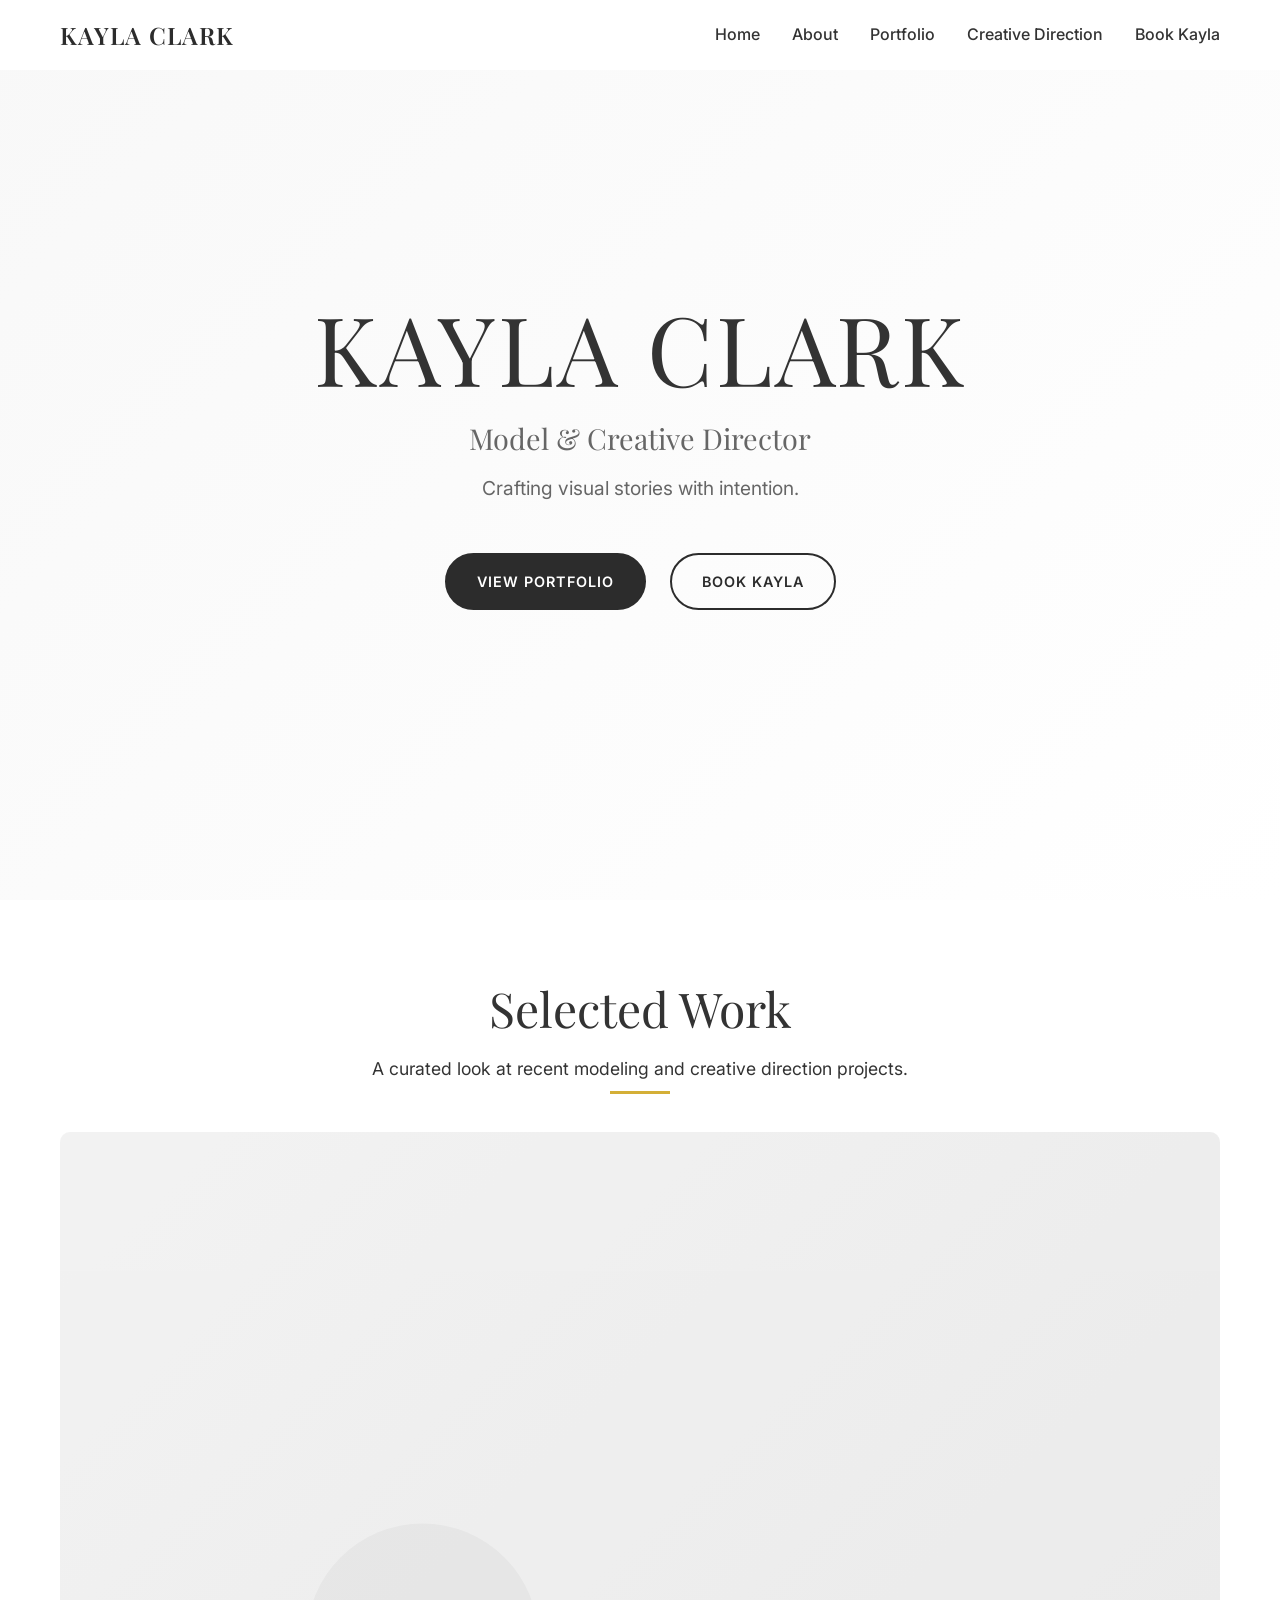
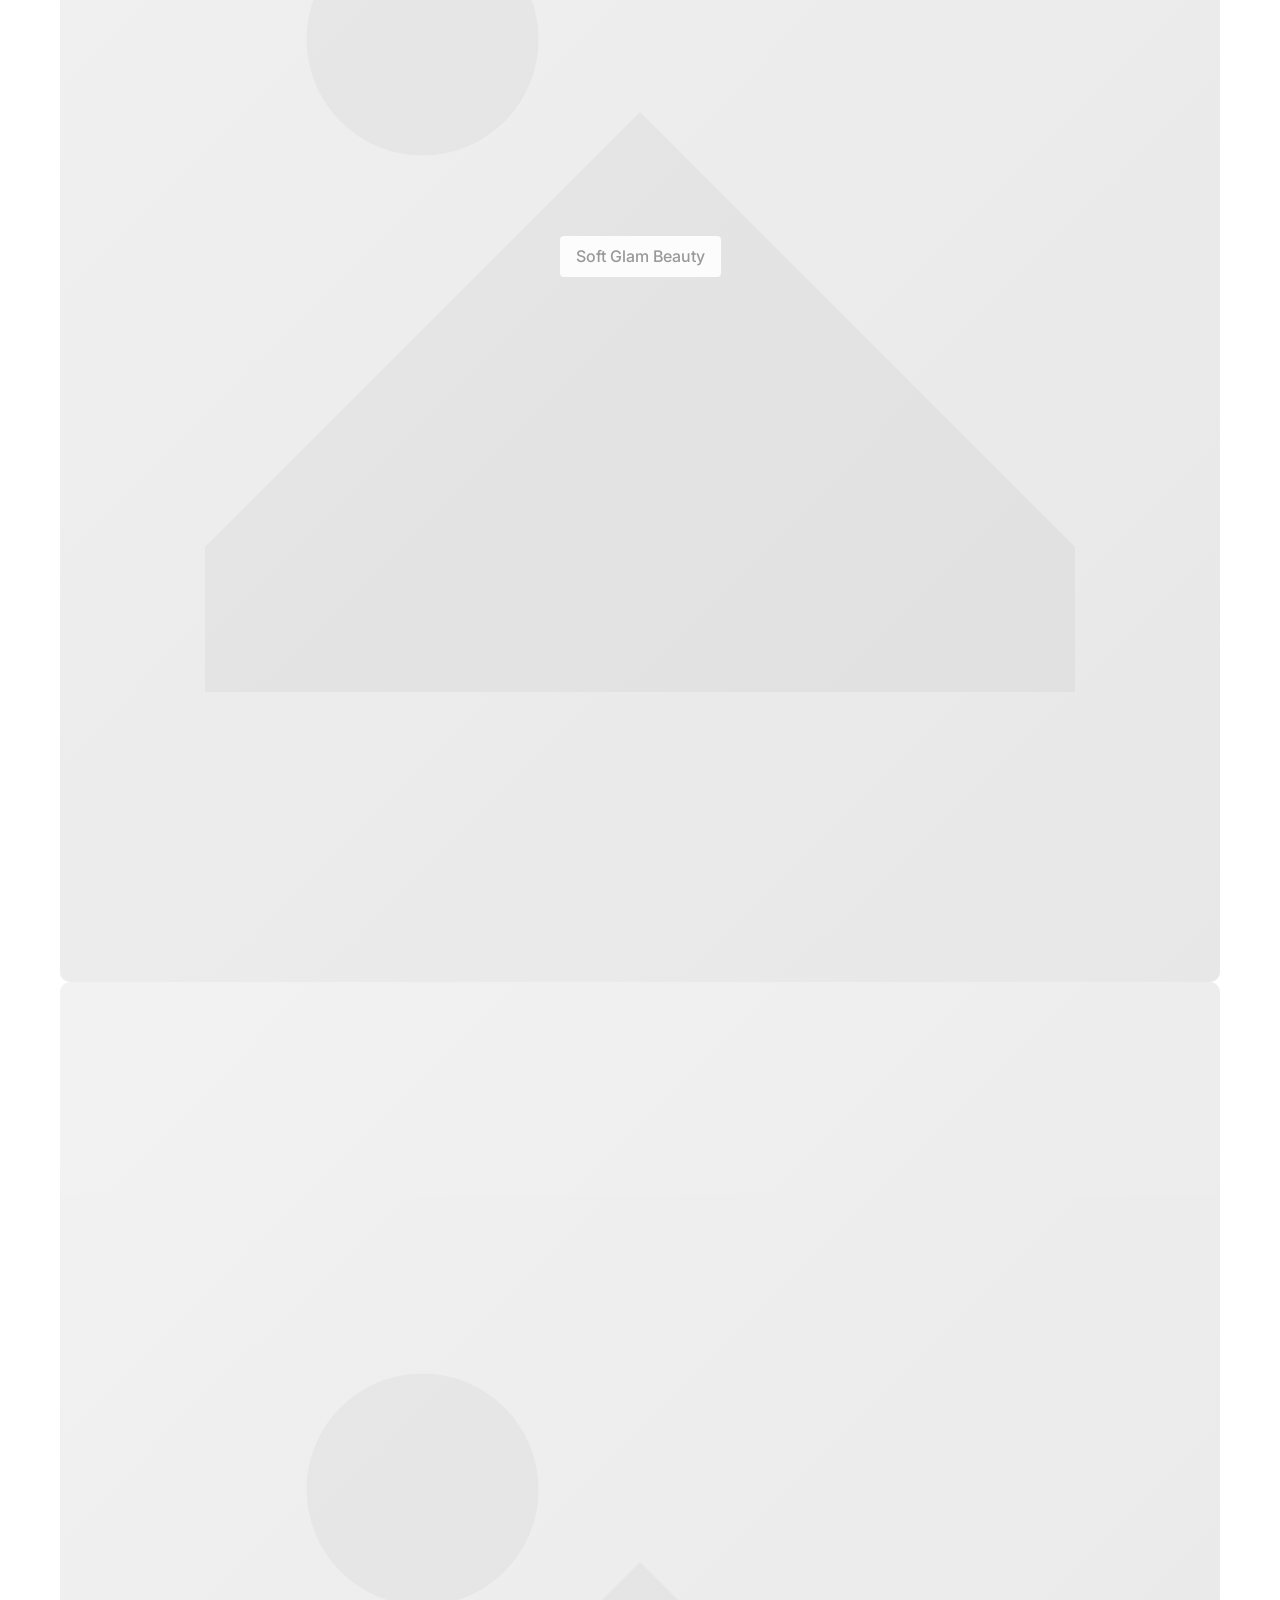
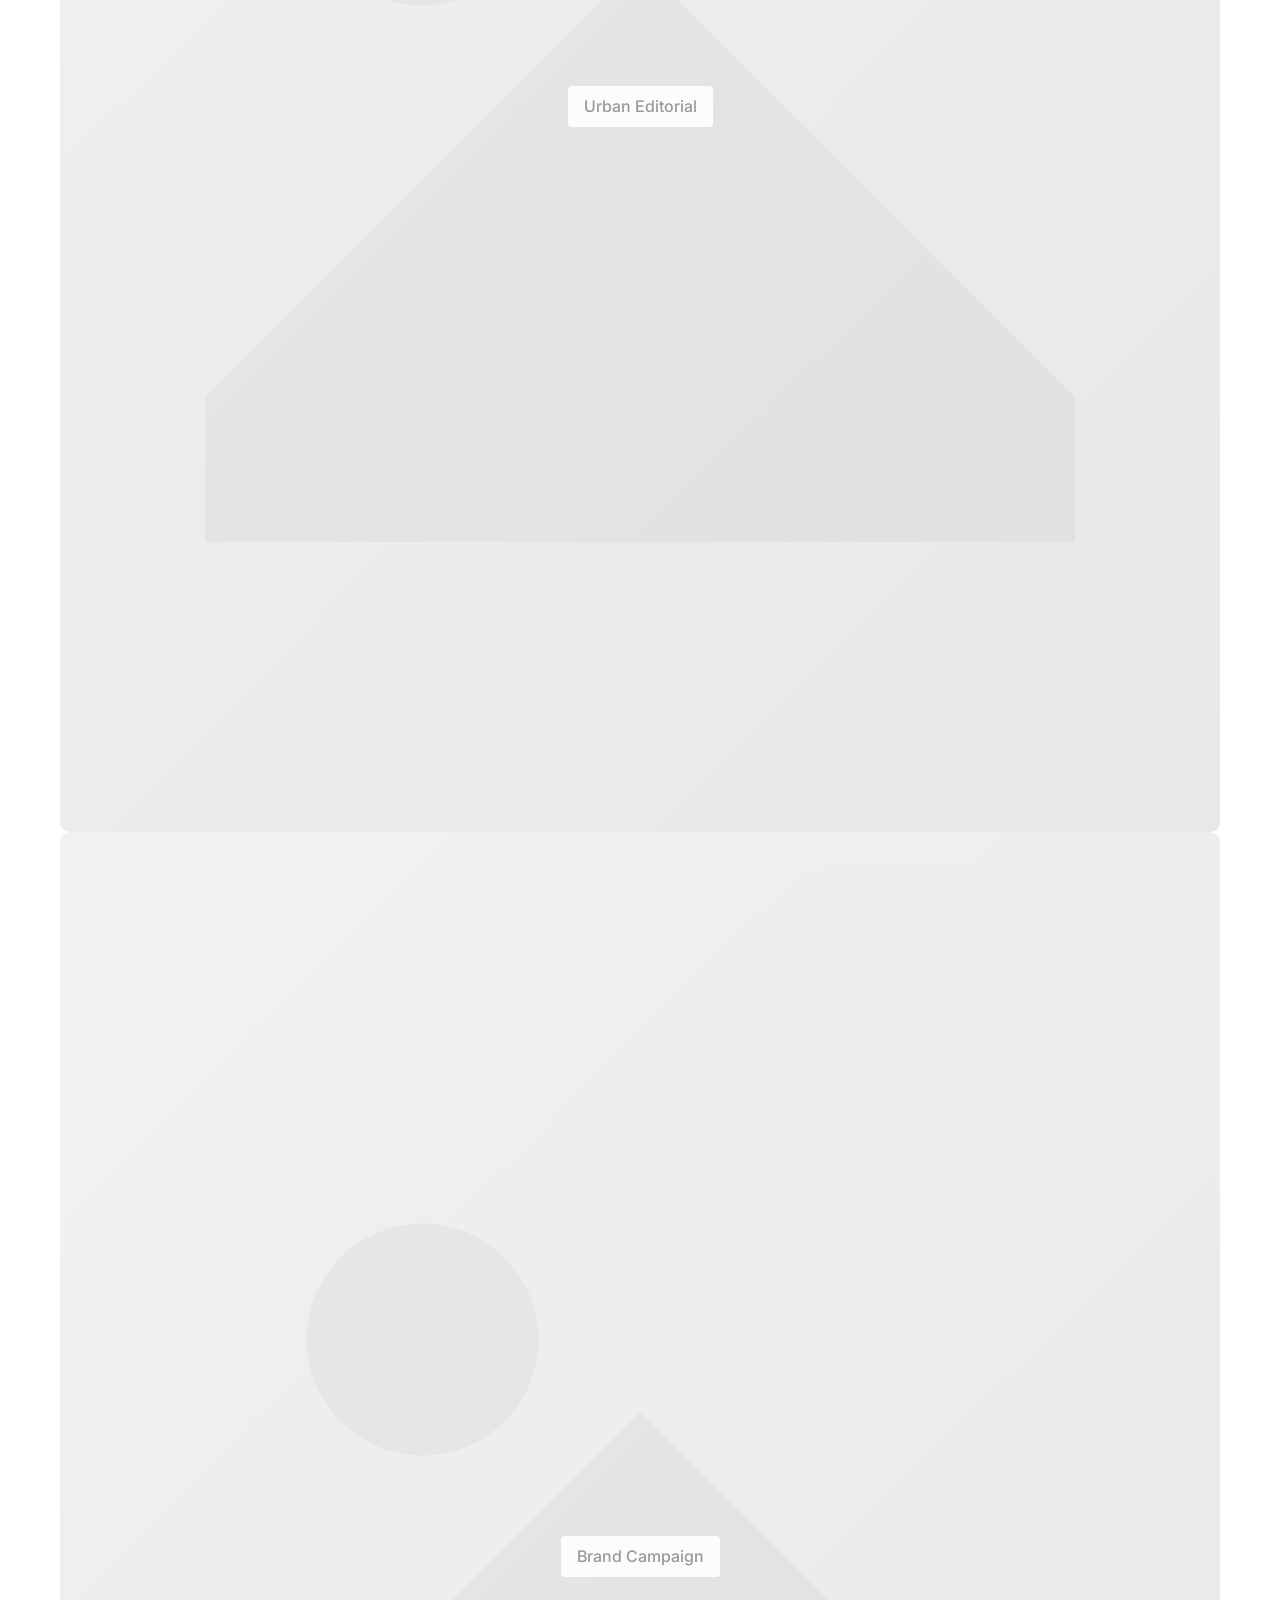
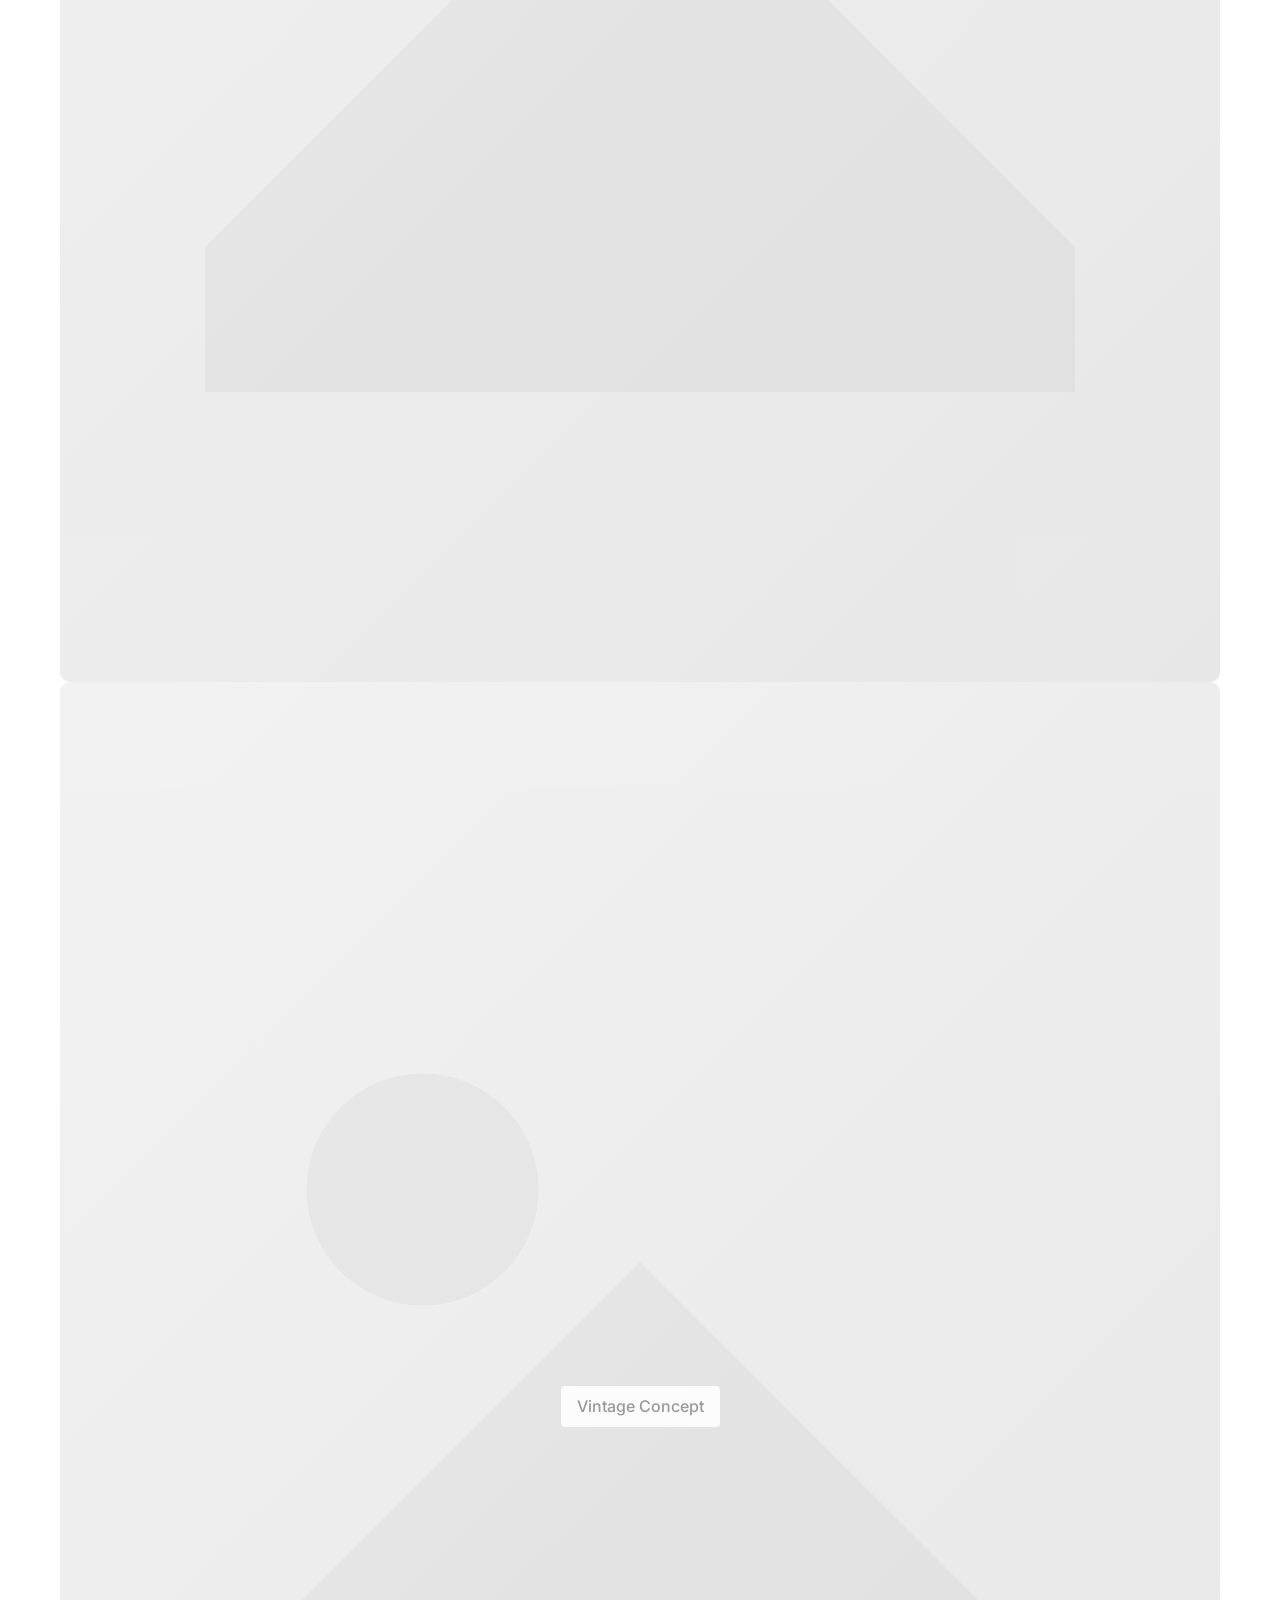
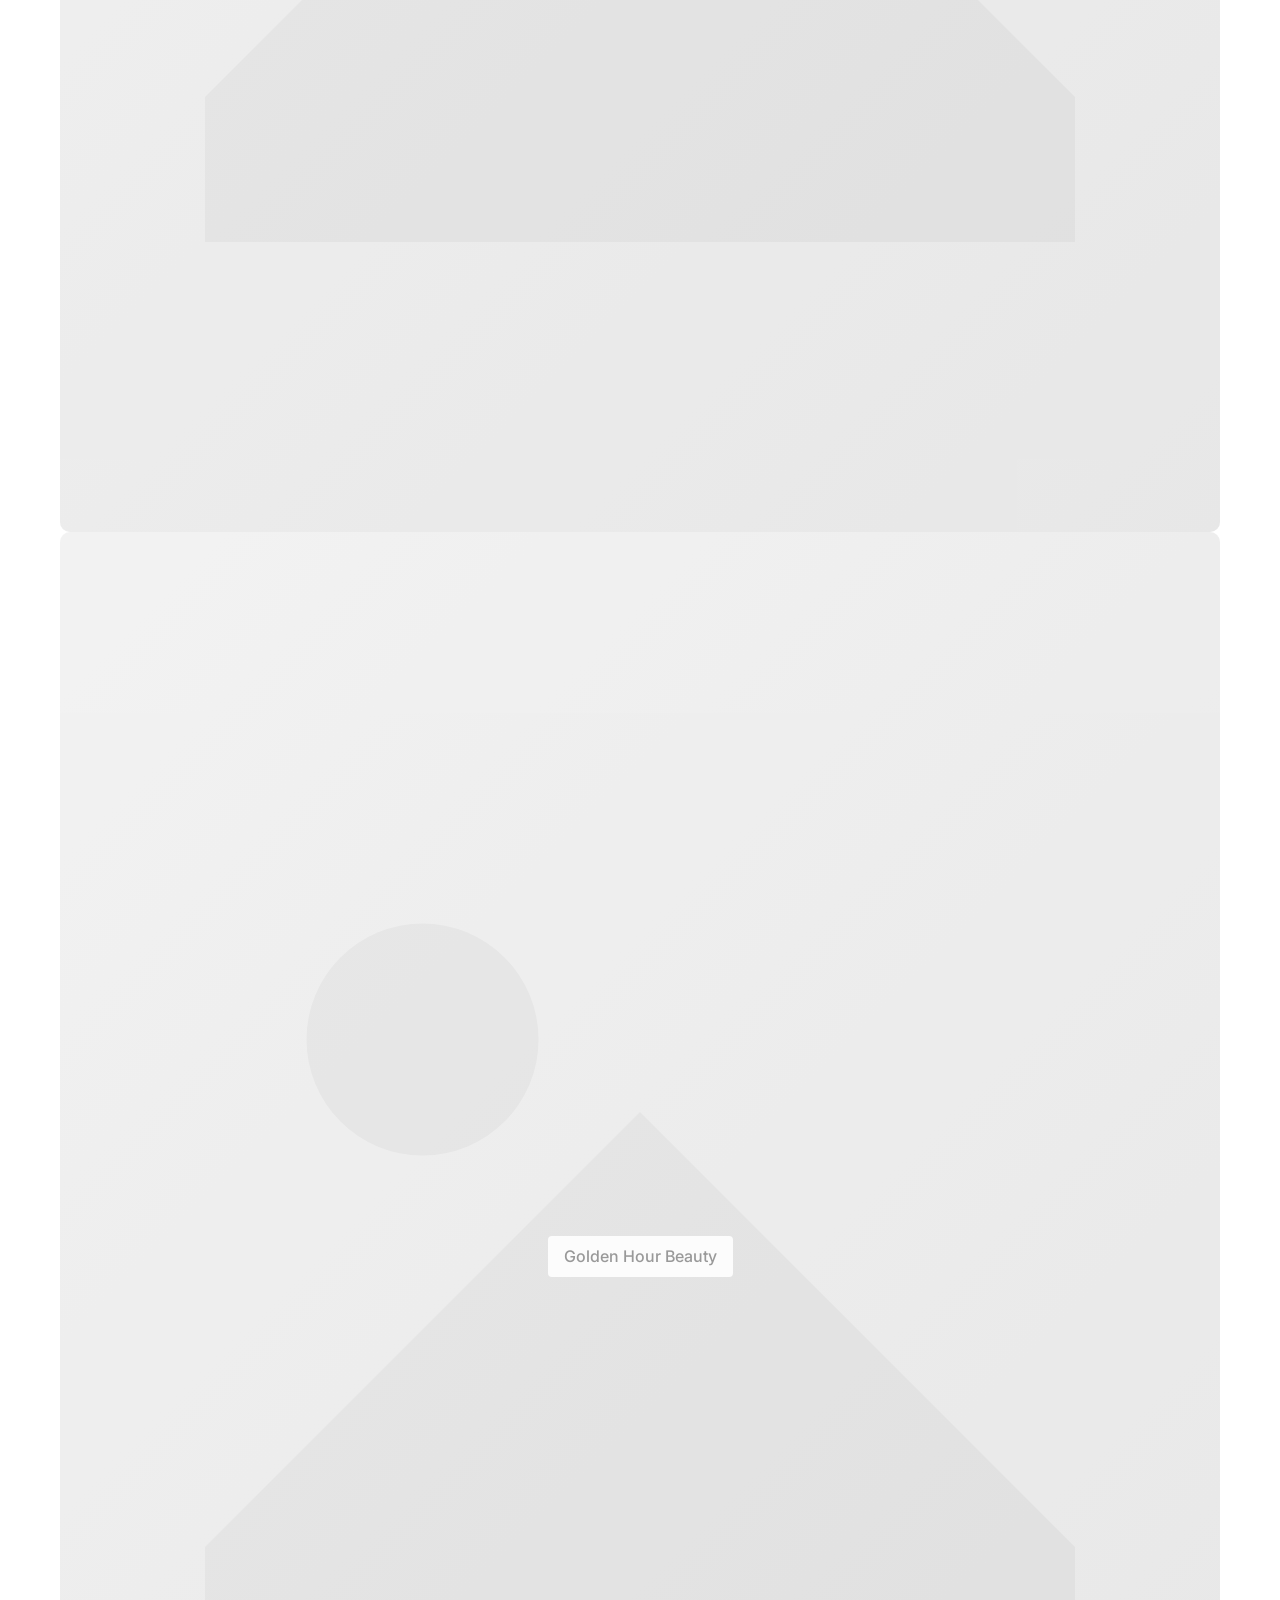
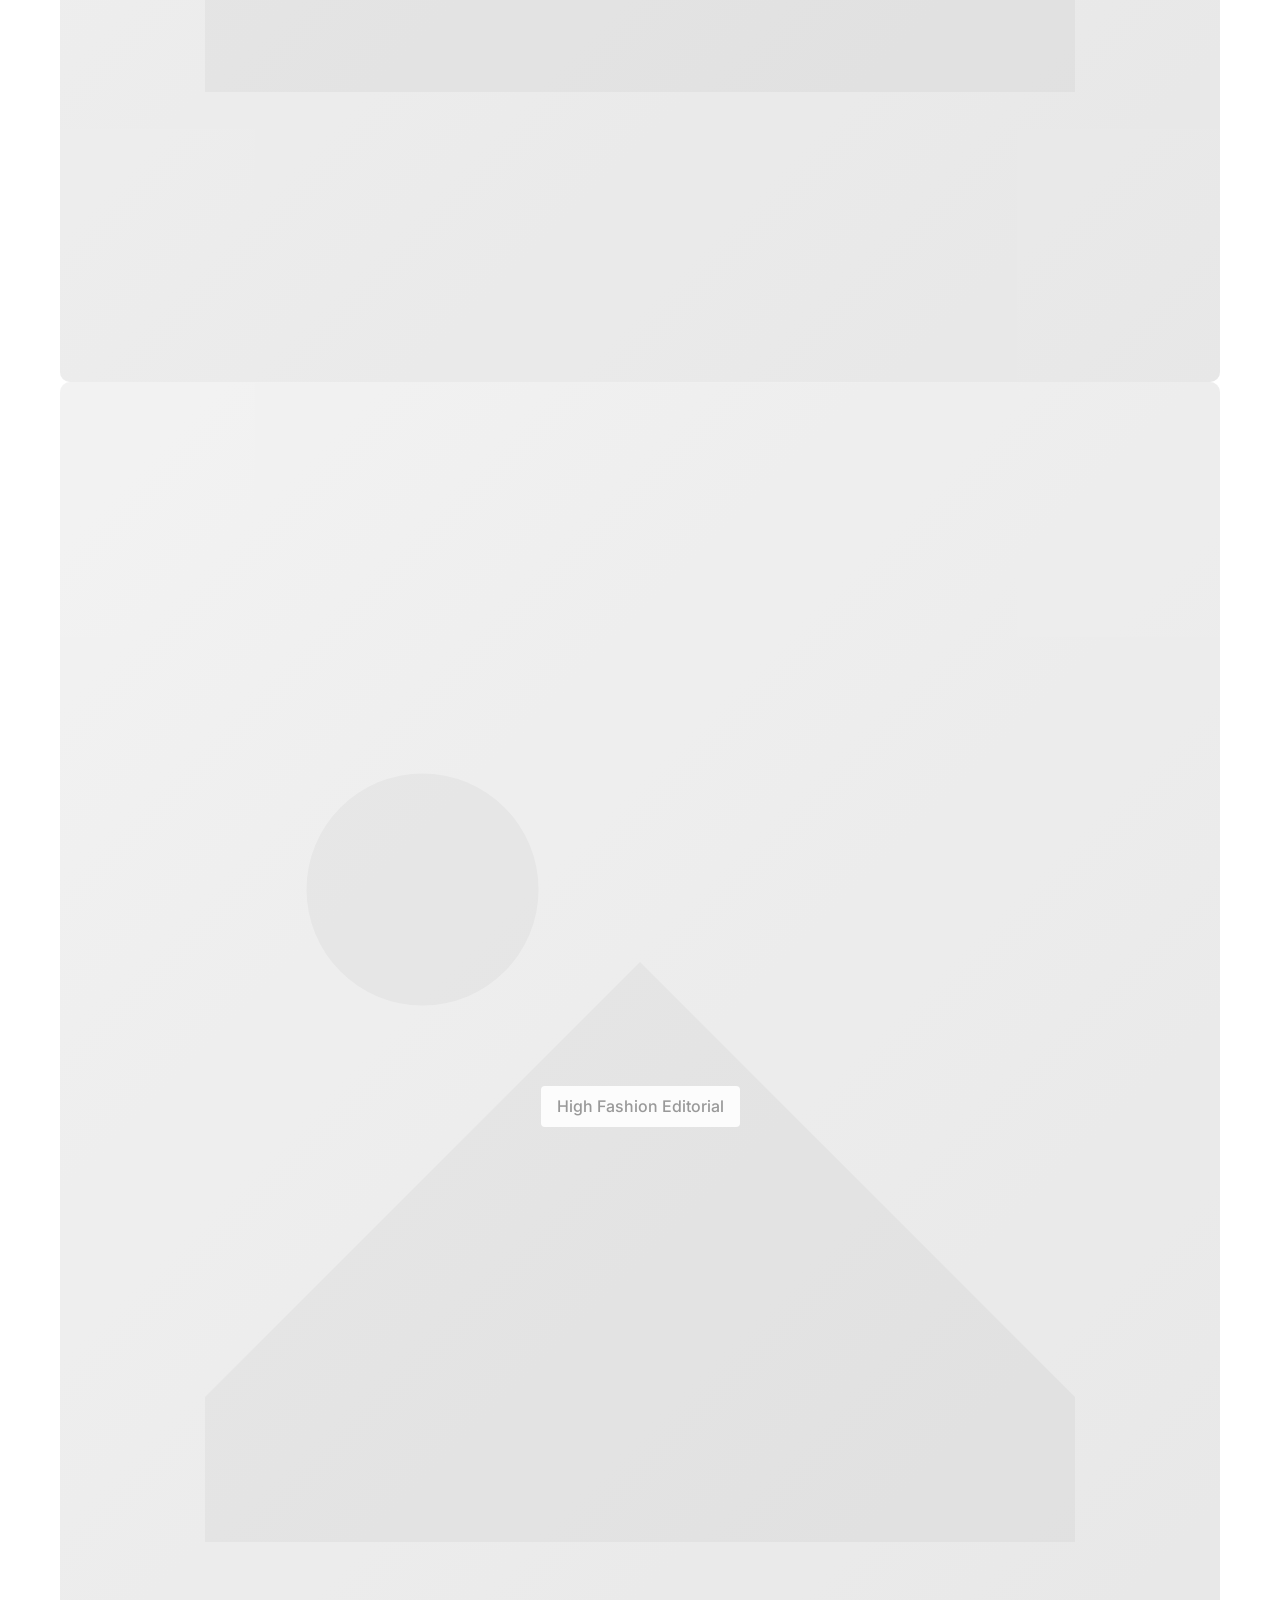
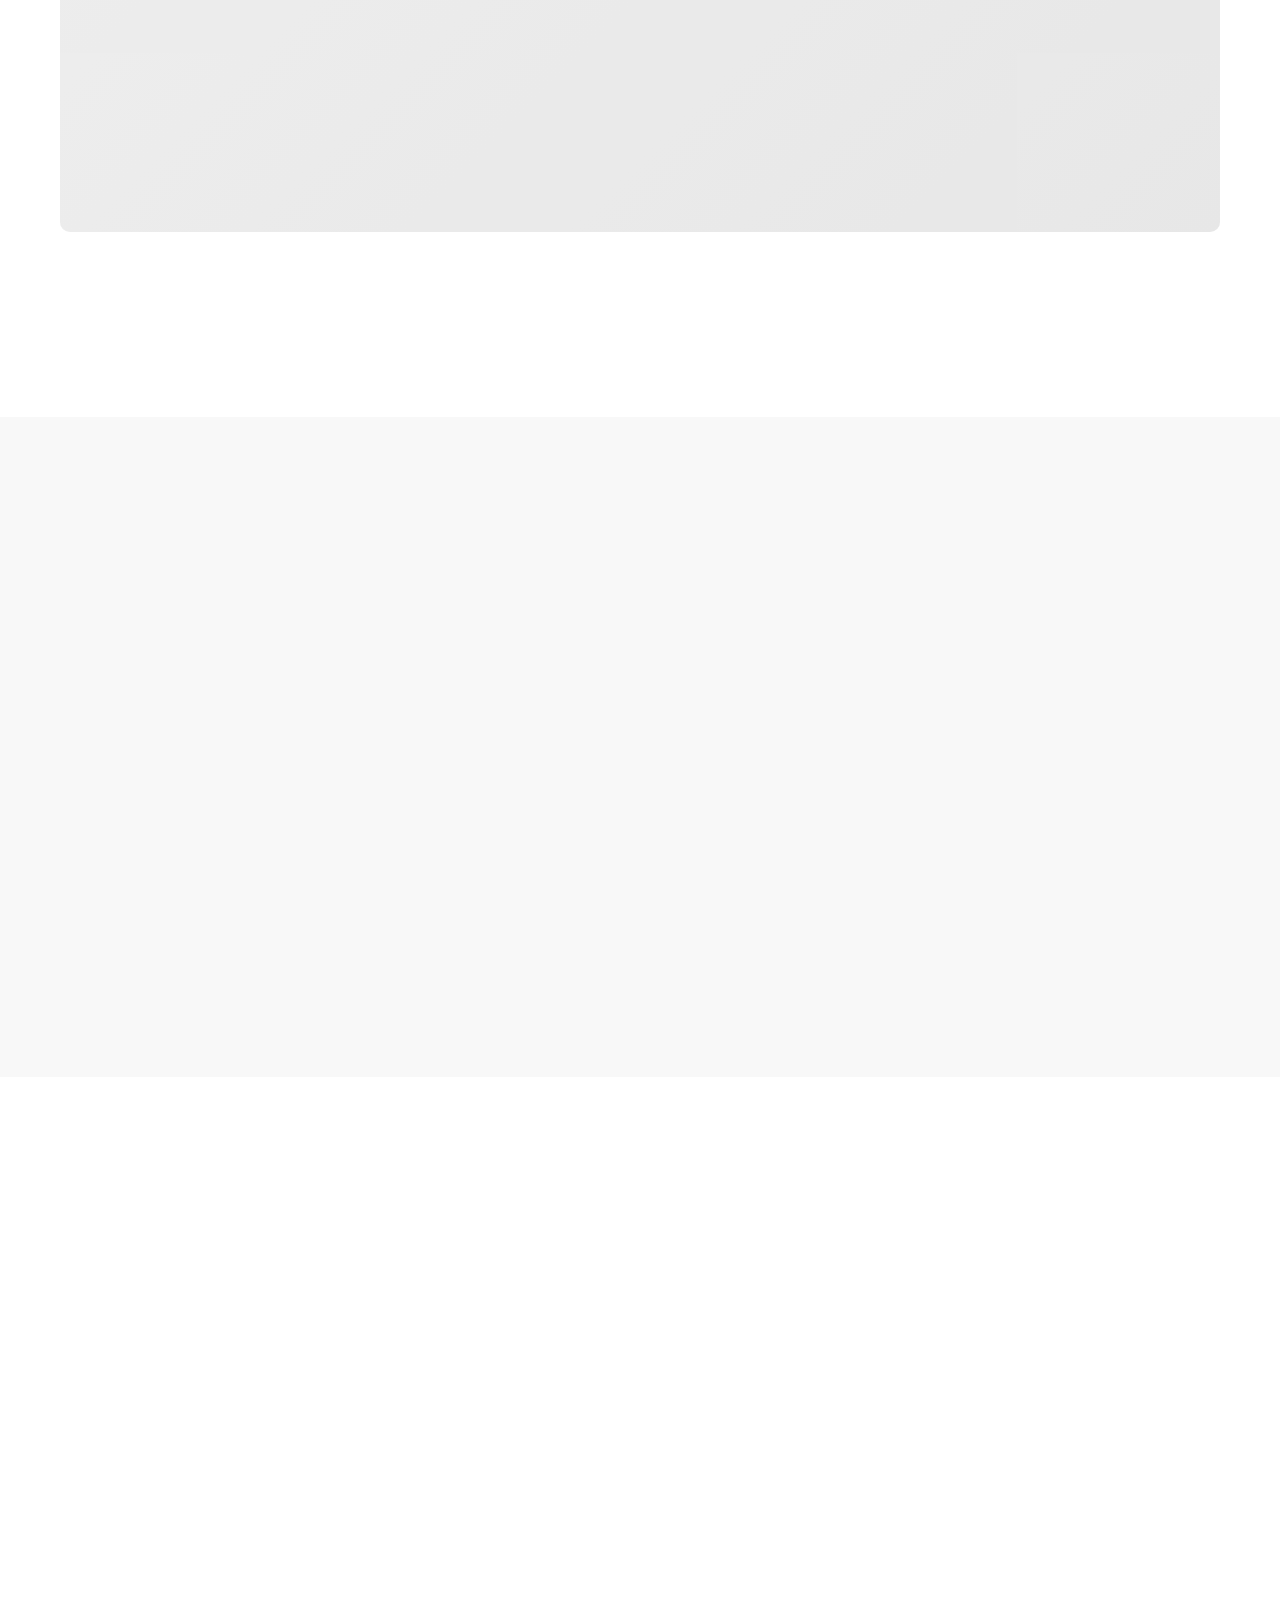
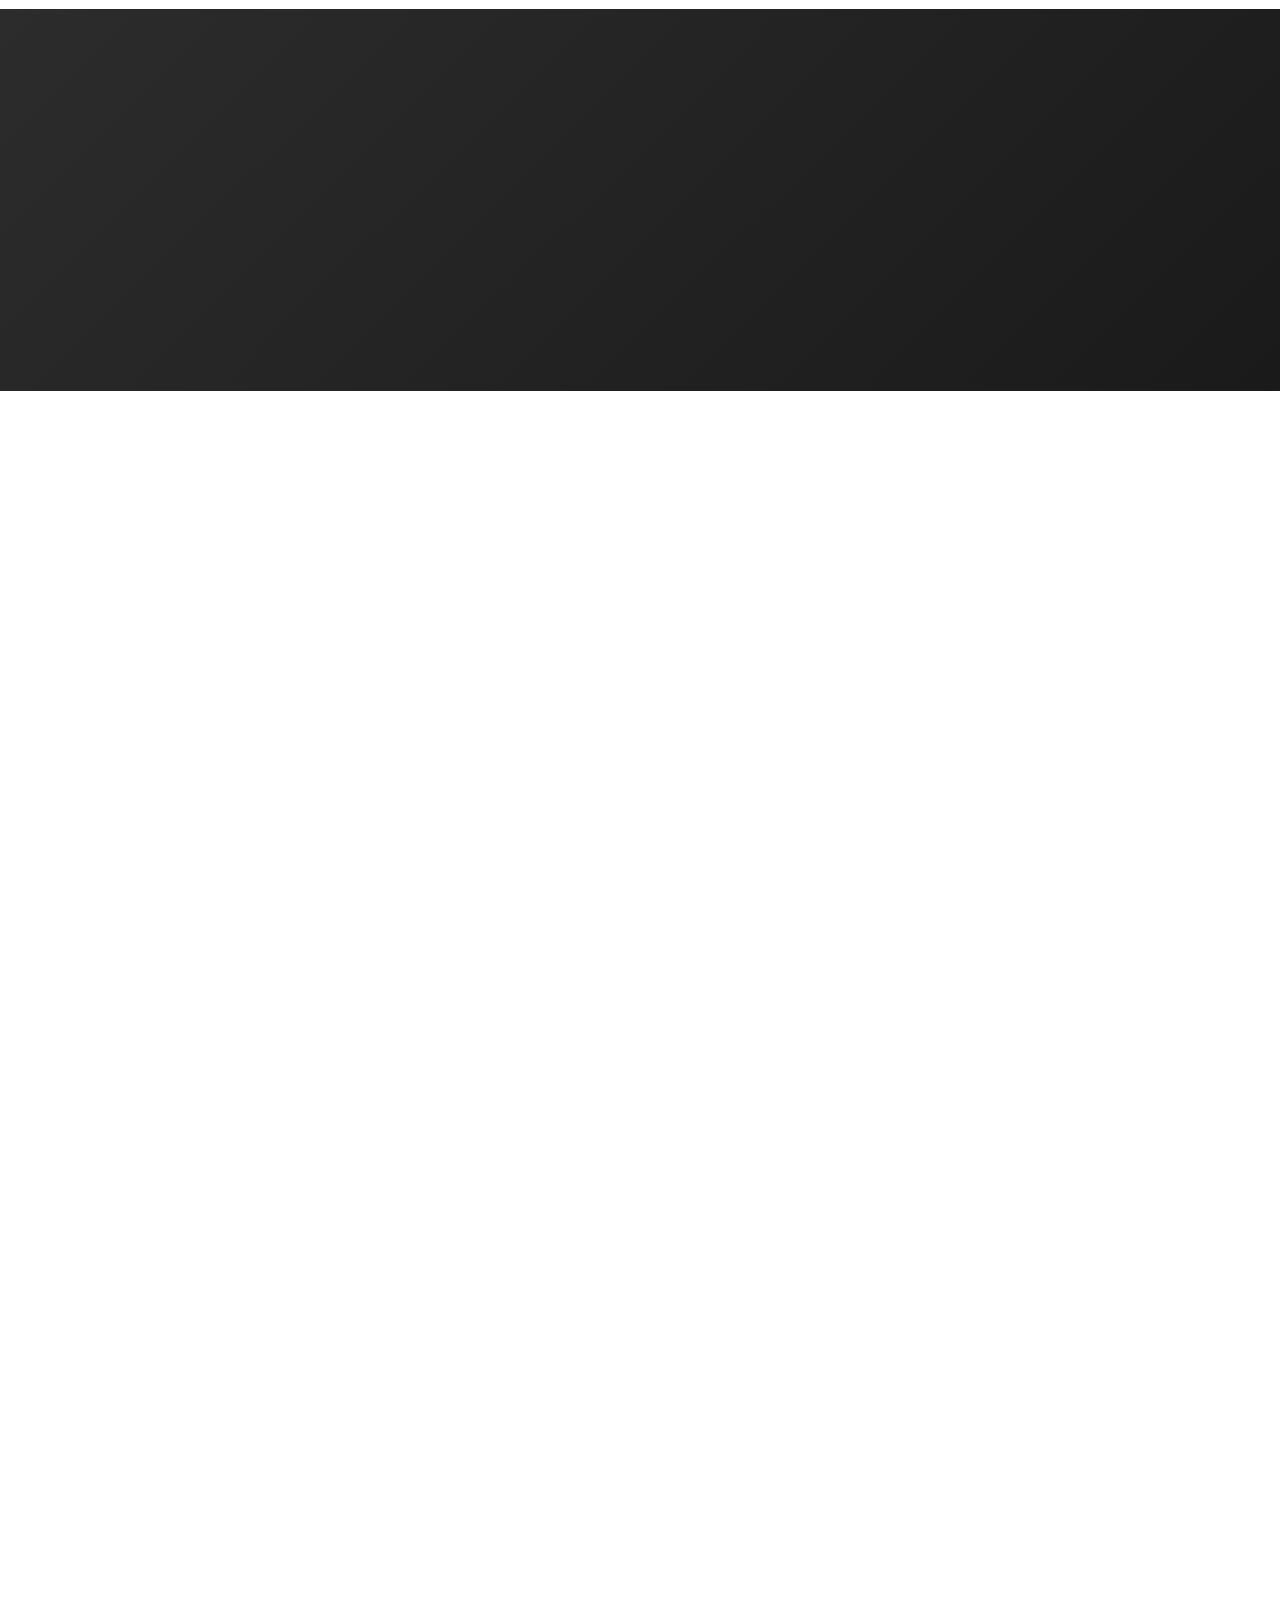
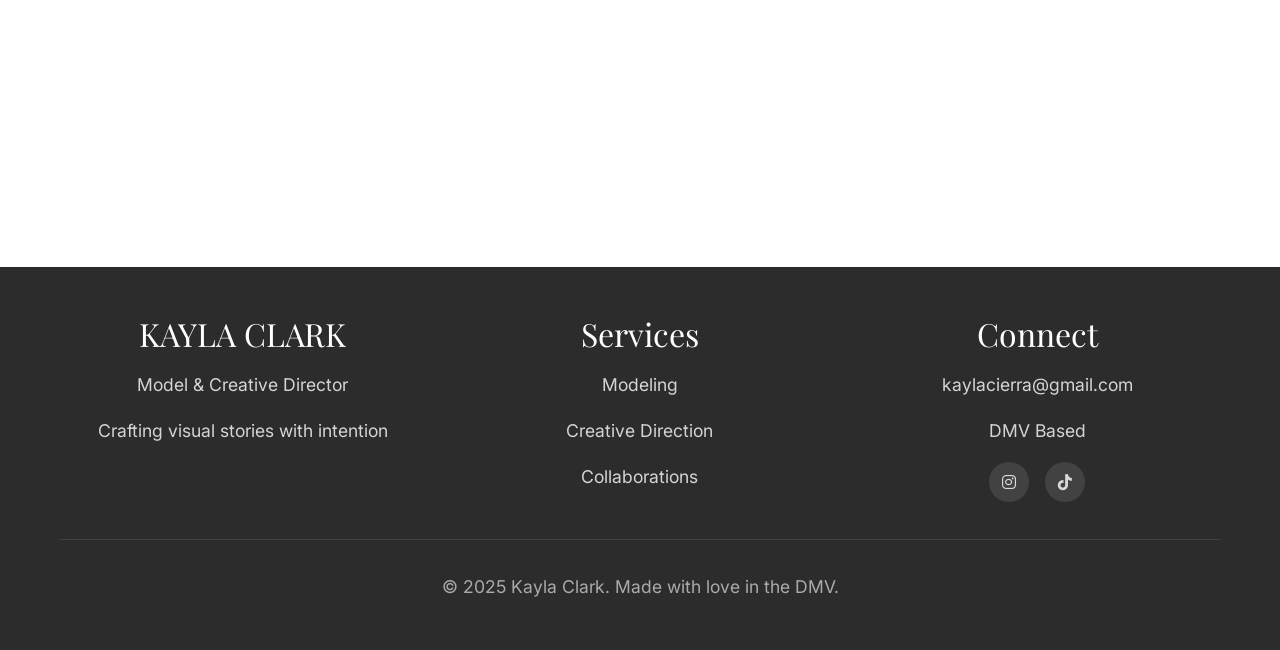
==== index.html @ c17584f4 "Add files via upload" ====
<!DOCTYPE html>
<html lang="en">
<head>
    <meta charset="UTF-8">
    <meta name="viewport" content="width=device-width, initial-scale=1.0">
    <title>Kayla Clark - Model & Creative Director | DMV Based</title>
    <meta name="description" content="Kayla Clark is a DMV-based model and creative director known for blending elegance, emotion, and intentional storytelling. Professional modeling and creative direction services.">
    <meta name="keywords" content="model, creative director, DMV, Washington DC, photography, fashion, editorial, commercial, beauty">
    
    <!-- Open Graph Meta Tags -->
    <meta property="og:title" content="Kayla Clark - Model & Creative Director">
    <meta property="og:description" content="DMV-based model and creative director crafting visual stories with intention.">
    <meta property="og:type" content="website">
    <meta property="og:url" content="https://kaylaclark.com">
    
    <!-- Fonts -->
    <link rel="preconnect" href="https://fonts.googleapis.com">
    <link rel="preconnect" href="https://fonts.gstatic.com" crossorigin>
    <link href="https://fonts.googleapis.com/css2?family=Playfair+Display:wght@300;400;600;700&family=Inter:wght@300;400;500;600;700&display=swap" rel="stylesheet">
    
    <!-- Font Awesome -->
    <link rel="stylesheet" href="https://cdnjs.cloudflare.com/ajax/libs/font-awesome/6.4.0/css/all.min.css">
    
    <!-- GSAP for animations -->
    <script src="https://cdnjs.cloudflare.com/ajax/libs/gsap/3.12.2/gsap.min.js"></script>
    <script src="https://cdnjs.cloudflare.com/ajax/libs/gsap/3.12.2/ScrollTrigger.min.js"></script>
    
    <!-- Styles -->
    <link rel="stylesheet" href="css/styles.css">
</head>
<body>
    <!-- Navigation -->
    <nav class="navbar">
        <div class="nav-container">
            <a href="#home" class="logo">KAYLA CLARK</a>
            <ul class="nav-menu">
                <li><a href="#home" class="nav-link">Home</a></li>
                <li><a href="#about" class="nav-link">About</a></li>
                <li><a href="#portfolio" class="nav-link">Portfolio</a></li>
                <li><a href="#creative-direction" class="nav-link">Creative Direction</a></li>
                <li><a href="#contact" class="nav-link">Book Kayla</a></li>
            </ul>
            <div class="hamburger">
                <span></span>
                <span></span>
                <span></span>
            </div>
        </div>
    </nav>

    <!-- Hero Section -->
    <section id="home" class="hero">
        <div class="video-background">
            <!-- Video will be added via JavaScript for better performance -->
        </div>
        <div class="hero-content">
            <h1 class="hero-title">KAYLA CLARK</h1>
            <h2 class="hero-subtitle">Model & Creative Director</h2>
            <p class="hero-description">Crafting visual stories with intention.</p>
            <div class="hero-buttons">
                <a href="#portfolio" class="btn btn-primary">View Portfolio</a>
                <a href="#contact" class="btn btn-outline">Book Kayla</a>
            </div>
        </div>
    </section>

    <!-- Featured Work Section -->
    <section id="featured-work" class="section">
        <div class="container">
            <div class="section-title fade-in">
                <h2>Selected Work</h2>
                <p>A curated look at recent modeling and creative direction projects.</p>
            </div>
            <div class="work-grid fade-in">
                <div class="work-item" data-category="beauty">
                    <div class="placeholder-image" style="width: 100%; height: 100%;">
                        <span>Soft Glam Beauty</span>
                    </div>
                    <div class="work-overlay">
                        <div class="work-info">
                            <h3>Soft Glam Beauty</h3>
                            <p>Editorial beauty shoot with natural lighting</p>
                        </div>
                    </div>
                </div>
                <div class="work-item" data-category="editorial">
                    <div class="placeholder-image" style="width: 100%; height: 100%;">
                        <span>Urban Editorial</span>
                    </div>
                    <div class="work-overlay">
                        <div class="work-info">
                            <h3>Urban Editorial</h3>
                            <p>Fashion-forward street style concept</p>
                        </div>
                    </div>
                </div>
                <div class="work-item" data-category="commercial">
                    <div class="placeholder-image" style="width: 100%; height: 100%;">
                        <span>Brand Campaign</span>
                    </div>
                    <div class="work-overlay">
                        <div class="work-info">
                            <h3>Brand Campaign</h3>
                            <p>Commercial shoot for lifestyle brand</p>
                        </div>
                    </div>
                </div>
                <div class="work-item" data-category="creative-direction">
                    <div class="placeholder-image" style="width: 100%; height: 100%;">
                        <span>Vintage Concept</span>
                    </div>
                    <div class="work-overlay">
                        <div class="work-info">
                            <h3>Vintage Concept</h3>
                            <p>Creative direction and styling</p>
                        </div>
                    </div>
                </div>
                <div class="work-item" data-category="beauty">
                    <div class="placeholder-image" style="width: 100%; height: 100%;">
                        <span>Golden Hour Beauty</span>
                    </div>
                    <div class="work-overlay">
                        <div class="work-info">
                            <h3>Golden Hour Beauty</h3>
                            <p>Natural light portrait session</p>
                        </div>
                    </div>
                </div>
                <div class="work-item" data-category="editorial">
                    <div class="placeholder-image" style="width: 100%; height: 100%;">
                        <span>High Fashion Editorial</span>
                    </div>
                    <div class="work-overlay">
                        <div class="work-info">
                            <h3>High Fashion Editorial</h3>
                            <p>Conceptual fashion photography</p>
                        </div>
                    </div>
                </div>
            </div>
            <div class="text-center fade-in">
                <a href="portfolio.html" class="btn btn-outline">Explore Full Portfolio</a>
            </div>
        </div>
    </section>

    <!-- About Preview Section -->
    <section id="about" class="section about-preview">
        <div class="container">
            <div class="about-content fade-in">
                <div class="about-text">
                    <h2>More Than a Model</h2>
                    <p>Kayla Clark is a DMV-based model and creative director known for blending elegance, emotion, and intentional storytelling. Whether she's in front of the camera or shaping the vision behind it, Kayla brings a thoughtful, collaborative energy to every project.</p>
                    <p>Her work spans beauty, editorial, commercial, and conceptual shoots, and she's recognized for her ability to bring moodboards to life with precision and artistry. Kayla's creative process is rooted in collaboration, thoughtful planning, and a deep love for visual storytelling.</p>
                    <p>She believes every image should feel like emotion in motion.</p>
                    <a href="about.html" class="btn btn-primary">Meet Kayla</a>
                </div>
                <div class="about-image">
                    <div class="placeholder-image" style="width: 100%; height: 500px;">
                        <span>Kayla Clark<br>Professional Portrait</span>
                    </div>
                </div>
            </div>
        </div>
    </section>

    <!-- Creative Direction Preview -->
    <section id="creative-direction" class="section creative-preview">
        <div class="container">
            <div class="creative-content fade-in">
                <h2>Concepts With Purpose</h2>
                <p>From moodboards to final frames, Kayla builds visual concepts that feel cinematic, cohesive, and emotionally resonant. Her creative direction process involves deep collaboration, meticulous planning, and an eye for storytelling that transforms ideas into compelling visual narratives.</p>
                <p>Whether developing brand campaigns, editorial concepts, or personal projects, every creative direction project is approached with intention and artistic vision.</p>
                <a href="creative-direction.html" class="btn btn-primary">View Case Studies</a>
            </div>
        </div>
    </section>

    <!-- Call to Action -->
    <section class="section cta">
        <div class="container">
            <div class="fade-in">
                <h2>Let's Create Something Beautiful</h2>
                <p>Ready to bring your vision to life? Whether you need modeling services, creative direction, or collaborative partnership, let's discuss your next project.</p>
                <a href="#contact" class="btn btn-outline">Book Kayla</a>
            </div>
        </div>
    </section>

    <!-- Contact Section -->
    <section id="contact" class="section">
        <div class="container">
            <div class="section-title fade-in">
                <h2>Book Kayla</h2>
                <p>For modeling, creative direction, collaborations, or brand partnerships, please use the form below or email directly.</p>
            </div>
            <div class="contact-form fade-in">
                <form id="contact-form">
                    <div class="form-group">
                        <label for="name">Name *</label>
                        <input type="text" id="name" name="name" required>
                    </div>
                    <div class="form-group">
                        <label for="email">Email *</label>
                        <input type="email" id="email" name="email" required>
                    </div>
                    <div class="form-group">
                        <label for="project-type">Project Type *</label>
                        <select id="project-type" name="project-type" required>
                            <option value="">Select Project Type</option>
                            <option value="modeling">Modeling</option>
                            <option value="creative-direction">Creative Direction</option>
                            <option value="collaboration">Collaboration</option>
                            <option value="brand-partnership">Brand Partnership</option>
                            <option value="other">Other</option>
                        </select>
                    </div>
                    <div class="form-group">
                        <label for="timeline">Date / Timeline</label>
                        <input type="text" id="timeline" name="timeline" placeholder="e.g., March 2024, ASAP, Flexible">
                    </div>
                    <div class="form-group">
                        <label for="budget">Budget (Optional)</label>
                        <input type="text" id="budget" name="budget" placeholder="e.g., $500-1000, TBD">
                    </div>
                    <div class="form-group">
                        <label for="message">Message *</label>
                        <textarea id="message" name="message" required placeholder="Tell me about your project, vision, and any specific requirements..."></textarea>
                    </div>
                    <button type="submit" class="btn btn-primary">Send Message</button>
                </form>
            </div>
            <div class="text-center mt-3 fade-in">
                <div class="contact-info">
                    <p><strong>Direct Contact:</strong></p>
                    <p>Email: <a href="mailto:kaylacierra@gmail.com">kaylacierra@gmail.com</a></p>
                    <p>Location: DMV Based</p>
                    <div class="social-links">
                        <a href="https://instagram.com/kaylacierra" target="_blank" class="social-link">
                            <i class="fab fa-instagram"></i>
                        </a>
                        <a href="https://tiktok.com/@kaylacierra" target="_blank" class="social-link">
                            <i class="fab fa-tiktok"></i>
                        </a>
                    </div>
                </div>
            </div>
        </div>
    </section>

    <!-- Footer -->
    <footer class="footer">
        <div class="container">
            <div class="footer-content">
                <div class="footer-section">
                    <h3>KAYLA CLARK</h3>
                    <p>Model & Creative Director</p>
                    <p>Crafting visual stories with intention</p>
                </div>
                <div class="footer-section">
                    <h3>Services</h3>
                    <p><a href="portfolio.html">Modeling</a></p>
                    <p><a href="creative-direction.html">Creative Direction</a></p>
                    <p><a href="#contact">Collaborations</a></p>
                </div>
                <div class="footer-section">
                    <h3>Connect</h3>
                    <p><a href="mailto:kaylacierra@gmail.com">kaylacierra@gmail.com</a></p>
                    <p>DMV Based</p>
                    <div class="social-links">
                        <a href="https://instagram.com/kaylacierra" target="_blank" class="social-link">
                            <i class="fab fa-instagram"></i>
                        </a>
                        <a href="https://tiktok.com/@kaylacierra" target="_blank" class="social-link">
                            <i class="fab fa-tiktok"></i>
                        </a>
                    </div>
                </div>
            </div>
            <div class="footer-bottom">
                <p>&copy; 2025 Kayla Clark. Made with love in the DMV.</p>
            </div>
        </div>
    </footer>

    <!-- JavaScript -->
    <script src="js/main.js"></script>
</body>
</html>
---- css/styles.css ----
/* Kayla Clark - Model & Creative Director Website Styles */

/* CSS Reset and Base Styles */
* {
    margin: 0;
    padding: 0;
    box-sizing: border-box;
}

:root {
    /* Color Palette - Elegant and Modern */
    --primary-color: #2c2c2c;
    --secondary-color: #f8f8f8;
    --accent-color: #d4af37;
    --text-dark: #333;
    --text-light: #666;
    --white: #ffffff;
    --black: #000000;
    
    /* Typography */
    --font-primary: 'Playfair Display', serif;
    --font-secondary: 'Inter', sans-serif;
    
    /* Spacing */
    --section-padding: 80px 0;
    --container-padding: 0 20px;
    
    /* Transitions */
    --transition-smooth: all 0.3s cubic-bezier(0.4, 0, 0.2, 1);
    --transition-slow: all 0.6s cubic-bezier(0.4, 0, 0.2, 1);
}

/* Typography */
body {
    font-family: var(--font-secondary);
    line-height: 1.6;
    color: var(--text-dark);
    overflow-x: hidden;
}

h1, h2, h3, h4, h5, h6 {
    font-family: var(--font-primary);
    font-weight: 400;
    line-height: 1.2;
    margin-bottom: 1rem;
}

h1 { font-size: clamp(2.5rem, 5vw, 4rem); }
h2 { font-size: clamp(2rem, 4vw, 3rem); }
h3 { font-size: clamp(1.5rem, 3vw, 2rem); }

p {
    margin-bottom: 1rem;
    font-size: 1.1rem;
    line-height: 1.7;
}

/* Smooth Scrolling */
html {
    scroll-behavior: smooth;
}

/* Container */
.container {
    max-width: 1200px;
    margin: 0 auto;
    padding: var(--container-padding);
}

/* Navigation */
.navbar {
    position: fixed;
    top: 0;
    width: 100%;
    background: rgba(255, 255, 255, 0.95);
    backdrop-filter: blur(10px);
    z-index: 1000;
    transition: var(--transition-smooth);
    padding: 1rem 0;
}

.navbar.scrolled {
    background: rgba(255, 255, 255, 0.98);
    box-shadow: 0 2px 20px rgba(0, 0, 0, 0.1);
}

.nav-container {
    display: flex;
    justify-content: space-between;
    align-items: center;
    max-width: 1200px;
    margin: 0 auto;
    padding: 0 20px;
}

.logo {
    font-family: var(--font-primary);
    font-size: 1.5rem;
    font-weight: 600;
    color: var(--primary-color);
    text-decoration: none;
    letter-spacing: 1px;
}

.nav-menu {
    display: flex;
    list-style: none;
    gap: 2rem;
}

.nav-link {
    text-decoration: none;
    color: var(--text-dark);
    font-weight: 500;
    transition: var(--transition-smooth);
    position: relative;
}

.nav-link:hover {
    color: var(--accent-color);
}

.nav-link::after {
    content: '';
    position: absolute;
    bottom: -5px;
    left: 0;
    width: 0;
    height: 2px;
    background: var(--accent-color);
    transition: var(--transition-smooth);
}

.nav-link:hover::after {
    width: 100%;
}

/* Mobile Menu */
.hamburger {
    display: none;
    flex-direction: column;
    cursor: pointer;
    gap: 4px;
}

.hamburger span {
    width: 25px;
    height: 3px;
    background: var(--primary-color);
    transition: var(--transition-smooth);
}

/* Hero Section */
.hero {
    height: 100vh;
    display: flex;
    align-items: center;
    justify-content: center;
    position: relative;
    background: linear-gradient(135deg, var(--secondary-color) 0%, #ffffff 100%);
    overflow: hidden;
}

.hero-content {
    text-align: center;
    z-index: 2;
    max-width: 800px;
    padding: 0 20px;
}

.hero-title {
    font-size: clamp(3rem, 8vw, 6rem);
    font-weight: 300;
    letter-spacing: 3px;
    margin-bottom: 1rem;
    opacity: 0;
    transform: translateY(50px);
    animation: fadeInUp 1s ease-out 0.5s forwards;
}

.hero-subtitle {
    font-size: clamp(1.2rem, 3vw, 1.8rem);
    color: var(--text-light);
    margin-bottom: 1rem;
    opacity: 0;
    transform: translateY(30px);
    animation: fadeInUp 1s ease-out 0.8s forwards;
}

.hero-description {
    font-size: 1.2rem;
    color: var(--text-light);
    margin-bottom: 3rem;
    opacity: 0;
    transform: translateY(30px);
    animation: fadeInUp 1s ease-out 1.1s forwards;
}

.hero-buttons {
    display: flex;
    gap: 1.5rem;
    justify-content: center;
    flex-wrap: wrap;
    opacity: 0;
    transform: translateY(30px);
    animation: fadeInUp 1s ease-out 1.4s forwards;
}

/* Buttons */
.btn {
    display: inline-block;
    padding: 15px 30px;
    text-decoration: none;
    border-radius: 50px;
    font-weight: 600;
    text-transform: uppercase;
    letter-spacing: 1px;
    transition: var(--transition-smooth);
    border: 2px solid transparent;
    cursor: pointer;
    font-size: 0.9rem;
}

.btn-primary {
    background: var(--primary-color);
    color: var(--white);
    border-color: var(--primary-color);
}

.btn-primary:hover {
    background: transparent;
    color: var(--primary-color);
    transform: translateY(-2px);
    box-shadow: 0 10px 30px rgba(44, 44, 44, 0.3);
}

.btn-outline {
    background: transparent;
    color: var(--primary-color);
    border-color: var(--primary-color);
}

.btn-outline:hover {
    background: var(--primary-color);
    color: var(--white);
    transform: translateY(-2px);
    box-shadow: 0 10px 30px rgba(44, 44, 44, 0.3);
}

/* Sections */
.section {
    padding: var(--section-padding);
}

.section-title {
    text-align: center;
    margin-bottom: 3rem;
    position: relative;
}

.section-title::after {
    content: '';
    position: absolute;
    bottom: -10px;
    left: 50%;
    transform: translateX(-50%);
    width: 60px;
    height: 3px;
    background: var(--accent-color);
}

/* Featured Work Grid */
.work-grid {
    display: grid;
    grid-template-columns: repeat(auto-fit, minmax(300px, 1fr));
    gap: 2rem;
    margin-bottom: 3rem;
}

.work-item {
    position: relative;
    overflow: hidden;
    border-radius: 10px;
    aspect-ratio: 4/5;
    cursor: pointer;
    transition: var(--transition-smooth);
}

.work-item:hover {
    transform: translateY(-10px);
    box-shadow: 0 20px 40px rgba(0, 0, 0, 0.2);
}

.work-item img {
    width: 100%;
    height: 100%;
    object-fit: cover;
    transition: var(--transition-slow);
}

.work-item:hover img {
    transform: scale(1.1);
}

.work-overlay {
    position: absolute;
    top: 0;
    left: 0;
    right: 0;
    bottom: 0;
    background: linear-gradient(to bottom, transparent 0%, rgba(0, 0, 0, 0.8) 100%);
    display: flex;
    align-items: flex-end;
    padding: 2rem;
    opacity: 0;
    transition: var(--transition-smooth);
}

.work-item:hover .work-overlay {
    opacity: 1;
}

.work-info h3 {
    color: var(--white);
    margin-bottom: 0.5rem;
}

.work-info p {
    color: rgba(255, 255, 255, 0.8);
    font-size: 0.9rem;
}

/* About Preview */
.about-preview {
    background: var(--secondary-color);
}

.about-content {
    display: grid;
    grid-template-columns: 1fr 1fr;
    gap: 4rem;
    align-items: center;
}

.about-text h2 {
    margin-bottom: 2rem;
}

.about-image {
    position: relative;
    overflow: hidden;
    border-radius: 15px;
}

.about-image img {
    width: 100%;
    height: 500px;
    object-fit: cover;
    transition: var(--transition-slow);
}

.about-image:hover img {
    transform: scale(1.05);
}

/* Creative Direction Preview */
.creative-preview {
    text-align: center;
}

.creative-content {
    max-width: 600px;
    margin: 0 auto;
}

/* Call to Action */
.cta {
    background: linear-gradient(135deg, var(--primary-color) 0%, #1a1a1a 100%);
    color: var(--white);
    text-align: center;
}

.cta h2 {
    color: var(--white);
    margin-bottom: 2rem;
}

/* Footer */
.footer {
    background: var(--primary-color);
    color: var(--white);
    text-align: center;
    padding: 3rem 0 2rem;
}

.footer-content {
    display: grid;
    grid-template-columns: repeat(auto-fit, minmax(250px, 1fr));
    gap: 2rem;
    margin-bottom: 2rem;
}

.footer-section h3 {
    color: var(--white);
    margin-bottom: 1rem;
}

.footer-section p,
.footer-section a {
    color: rgba(255, 255, 255, 0.8);
    text-decoration: none;
    transition: var(--transition-smooth);
}

.footer-section a:hover {
    color: var(--accent-color);
}

.social-links {
    display: flex;
    gap: 1rem;
    justify-content: center;
    margin-top: 1rem;
}

.social-link {
    display: inline-block;
    width: 40px;
    height: 40px;
    background: rgba(255, 255, 255, 0.1);
    border-radius: 50%;
    display: flex;
    align-items: center;
    justify-content: center;
    transition: var(--transition-smooth);
}

.social-link:hover {
    background: var(--accent-color);
    transform: translateY(-3px);
}

.footer-bottom {
    border-top: 1px solid rgba(255, 255, 255, 0.1);
    padding-top: 2rem;
    color: rgba(255, 255, 255, 0.6);
}

/* Animations */
@keyframes fadeInUp {
    to {
        opacity: 1;
        transform: translateY(0);
    }
}

@keyframes fadeIn {
    to {
        opacity: 1;
    }
}

/* Scroll Animations */
.fade-in {
    opacity: 0;
    transform: translateY(30px);
    transition: var(--transition-slow);
}

.fade-in.visible {
    opacity: 1;
    transform: translateY(0);
}

/* Responsive Design */
@media (max-width: 768px) {
    .hamburger {
        display: flex;
    }
    
    .nav-menu {
        position: fixed;
        top: 100%;
        left: 0;
        width: 100%;
        background: var(--white);
        flex-direction: column;
        padding: 2rem;
        box-shadow: 0 5px 20px rgba(0, 0, 0, 0.1);
        transform: translateY(-100%);
        opacity: 0;
        visibility: hidden;
        transition: var(--transition-smooth);
    }
    
    .nav-menu.active {
        transform: translateY(0);
        opacity: 1;
        visibility: visible;
    }
    
    .hero-buttons {
        flex-direction: column;
        align-items: center;
    }
    
    .about-content {
        grid-template-columns: 1fr;
        gap: 2rem;
    }
    
    .work-grid {
        grid-template-columns: 1fr;
    }
    
    .footer-content {
        grid-template-columns: 1fr;
        text-align: center;
    }
}

@media (max-width: 480px) {
    :root {
        --container-padding: 0 15px;
        --section-padding: 60px 0;
    }
    
    .hero-title {
        letter-spacing: 1px;
    }
    
    .btn {
        padding: 12px 25px;
        font-size: 0.8rem;
    }
}

/* Portfolio Gallery Styles */
.portfolio-grid {
    display: grid;
    grid-template-columns: repeat(auto-fit, minmax(350px, 1fr));
    gap: 2rem;
    margin-bottom: 3rem;
}

.portfolio-item {
    position: relative;
    overflow: hidden;
    border-radius: 15px;
    aspect-ratio: 3/4;
    cursor: pointer;
    transition: var(--transition-smooth);
    background: var(--secondary-color);
}

.portfolio-item:hover {
    transform: translateY(-5px);
    box-shadow: 0 15px 35px rgba(0, 0, 0, 0.15);
}

.portfolio-item img {
    width: 100%;
    height: 100%;
    object-fit: cover;
    transition: var(--transition-slow);
}

.portfolio-item:hover img {
    transform: scale(1.08);
}

/* Lightbox Modal */
.lightbox {
    display: none;
    position: fixed;
    top: 0;
    left: 0;
    width: 100%;
    height: 100%;
    background: rgba(0, 0, 0, 0.9);
    z-index: 2000;
    justify-content: center;
    align-items: center;
}

.lightbox.active {
    display: flex;
}

.lightbox-content {
    position: relative;
    max-width: 90%;
    max-height: 90%;
}

.lightbox img {
    width: 100%;
    height: 100%;
    object-fit: contain;
    border-radius: 10px;
}

.lightbox-close {
    position: absolute;
    top: -40px;
    right: 0;
    color: var(--white);
    font-size: 2rem;
    cursor: pointer;
    transition: var(--transition-smooth);
}

.lightbox-close:hover {
    color: var(--accent-color);
}

/* Contact Form */
.contact-form {
    max-width: 600px;
    margin: 0 auto;
    background: var(--white);
    padding: 3rem;
    border-radius: 15px;
    box-shadow: 0 10px 30px rgba(0, 0, 0, 0.1);
}

.form-group {
    margin-bottom: 2rem;
}

.form-group label {
    display: block;
    margin-bottom: 0.5rem;
    font-weight: 600;
    color: var(--text-dark);
}

.form-group input,
.form-group select,
.form-group textarea {
    width: 100%;
    padding: 15px;
    border: 2px solid #e0e0e0;
    border-radius: 8px;
    font-size: 1rem;
    transition: var(--transition-smooth);
    font-family: var(--font-secondary);
}

.form-group input:focus,
.form-group select:focus,
.form-group textarea:focus {
    outline: none;
    border-color: var(--accent-color);
    box-shadow: 0 0 0 3px rgba(212, 175, 55, 0.1);
}

.form-group textarea {
    resize: vertical;
    min-height: 120px;
}

/* Loading Animation */
.loading {
    display: inline-block;
    width: 20px;
    height: 20px;
    border: 3px solid rgba(255, 255, 255, 0.3);
    border-radius: 50%;
    border-top-color: var(--white);
    animation: spin 1s ease-in-out infinite;
}

@keyframes spin {
    to {
        transform: rotate(360deg);
    }
}

/* Video Background */
.video-background {
    position: absolute;
    top: 0;
    left: 0;
    width: 100%;
    height: 100%;
    overflow: hidden;
    z-index: 1;
}

.video-background video {
    width: 100%;
    height: 100%;
    object-fit: cover;
    opacity: 0.3;
}

/* Image Placeholders */
.placeholder-image {
    background: linear-gradient(135deg, #f0f0f0 0%, #e0e0e0 100%);
    display: flex;
    align-items: center;
    justify-content: center;
    color: #999;
    font-size: 1rem;
    text-align: center;
    position: relative;
    overflow: hidden;
}

.placeholder-image::before {
    content: '';
    position: absolute;
    top: 0;
    left: 0;
    right: 0;
    bottom: 0;
    background: url('data:image/svg+xml,<svg xmlns="http://www.w3.org/2000/svg" viewBox="0 0 100 100"><rect width="100" height="100" fill="%23f8f8f8"/><circle cx="35" cy="35" r="8" fill="%23ddd"/><polygon points="20,70 50,40 80,70 80,80 20,80" fill="%23ddd"/></svg>') center/cover;
    opacity: 0.3;
}

.placeholder-image span {
    position: relative;
    z-index: 1;
    background: rgba(255,255,255,0.9);
    padding: 0.5rem 1rem;
    border-radius: 4px;
    font-weight: 500;
}

/* Utility Classes */
.text-center { text-align: center; }
.text-left { text-align: left; }
.text-right { text-align: right; }

.mb-1 { margin-bottom: 1rem; }
.mb-2 { margin-bottom: 2rem; }
.mb-3 { margin-bottom: 3rem; }

.mt-1 { margin-top: 1rem; }
.mt-2 { margin-top: 2rem; }
.mt-3 { margin-top: 3rem; }

.hidden { display: none; }
.visible { display: block; }
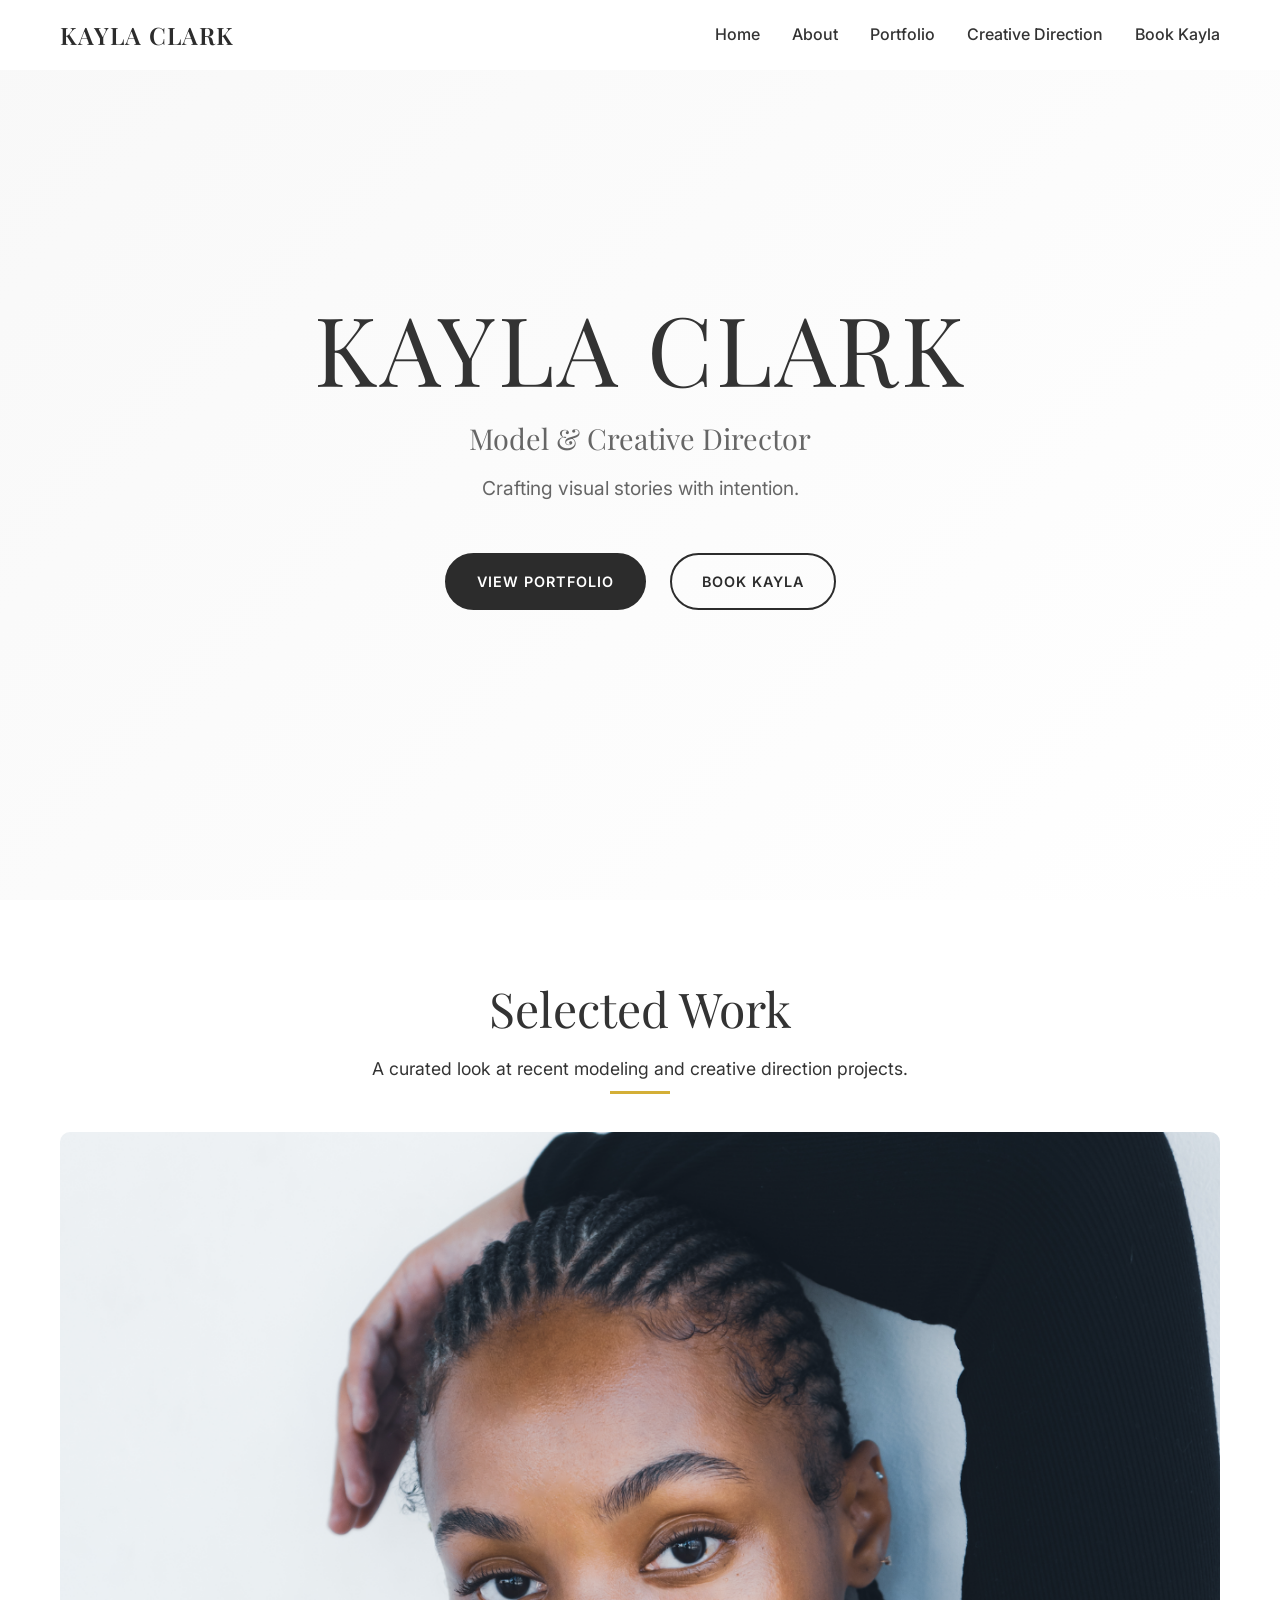
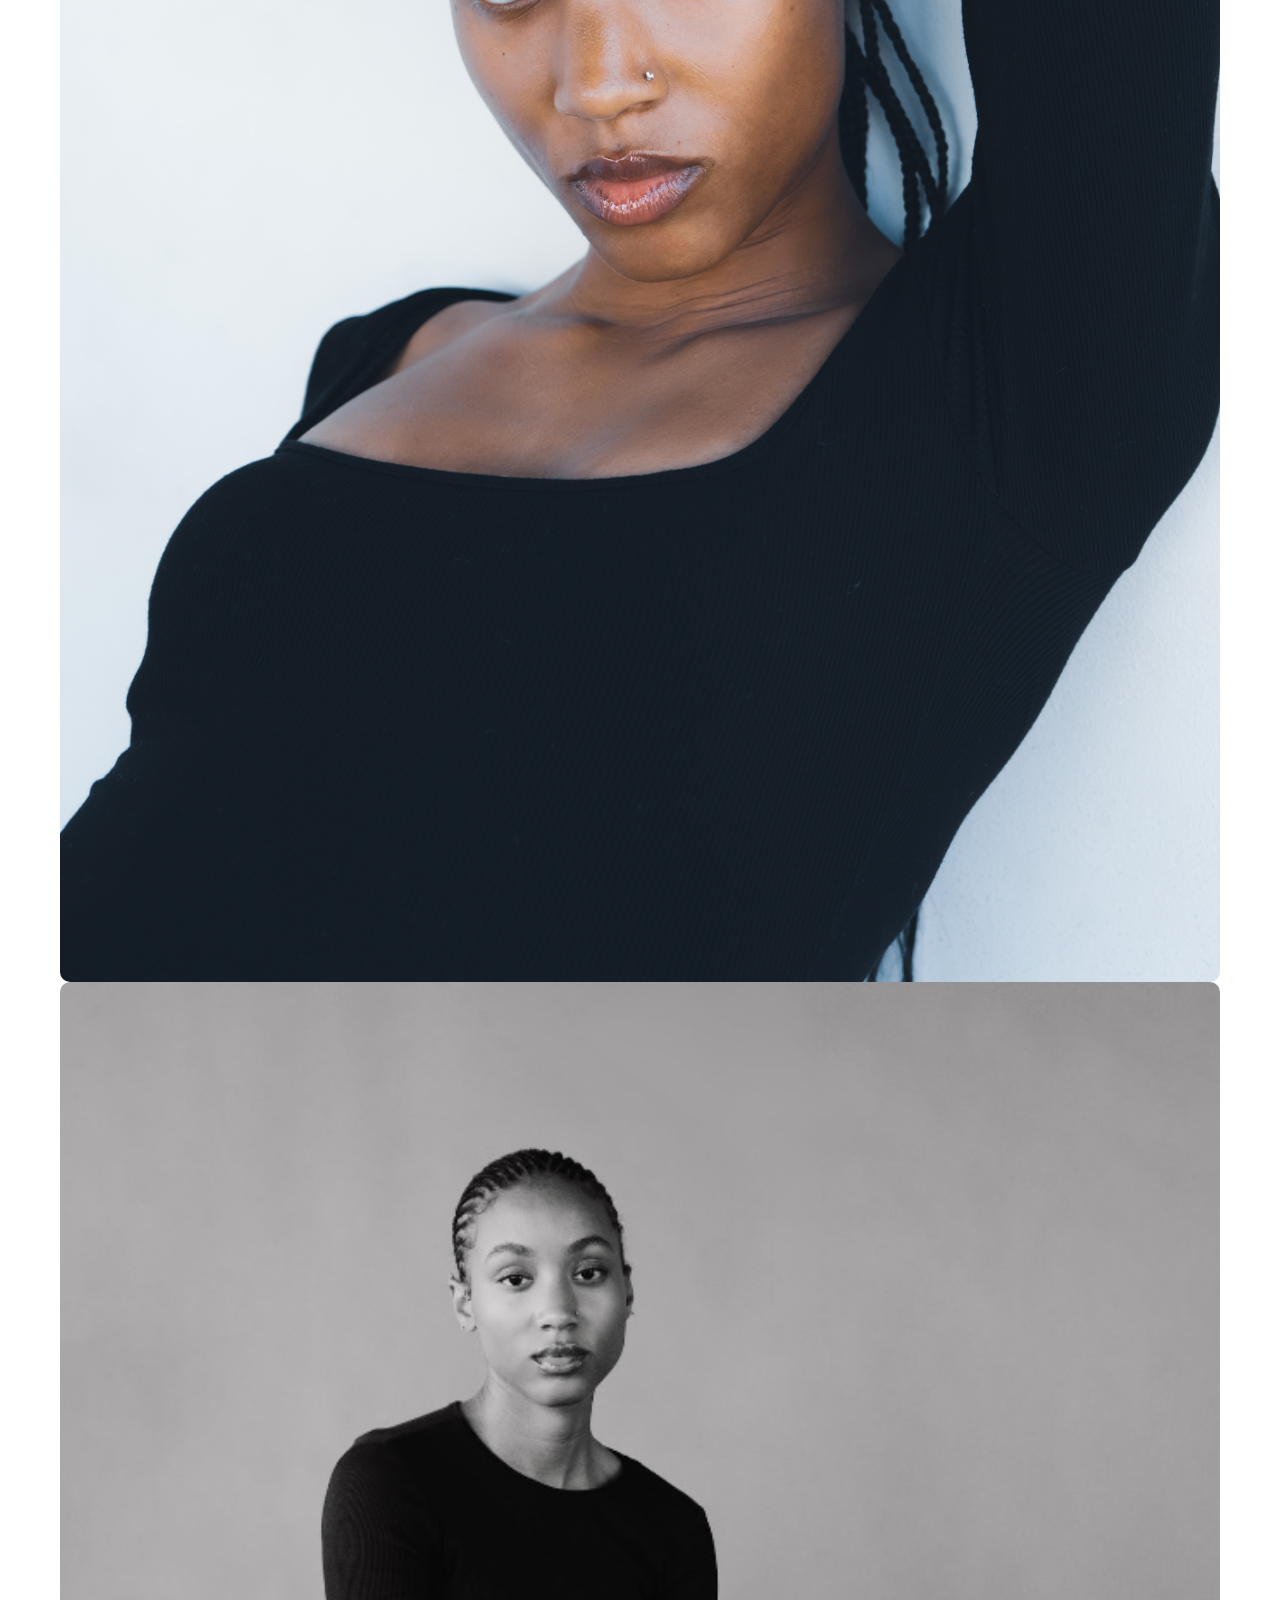
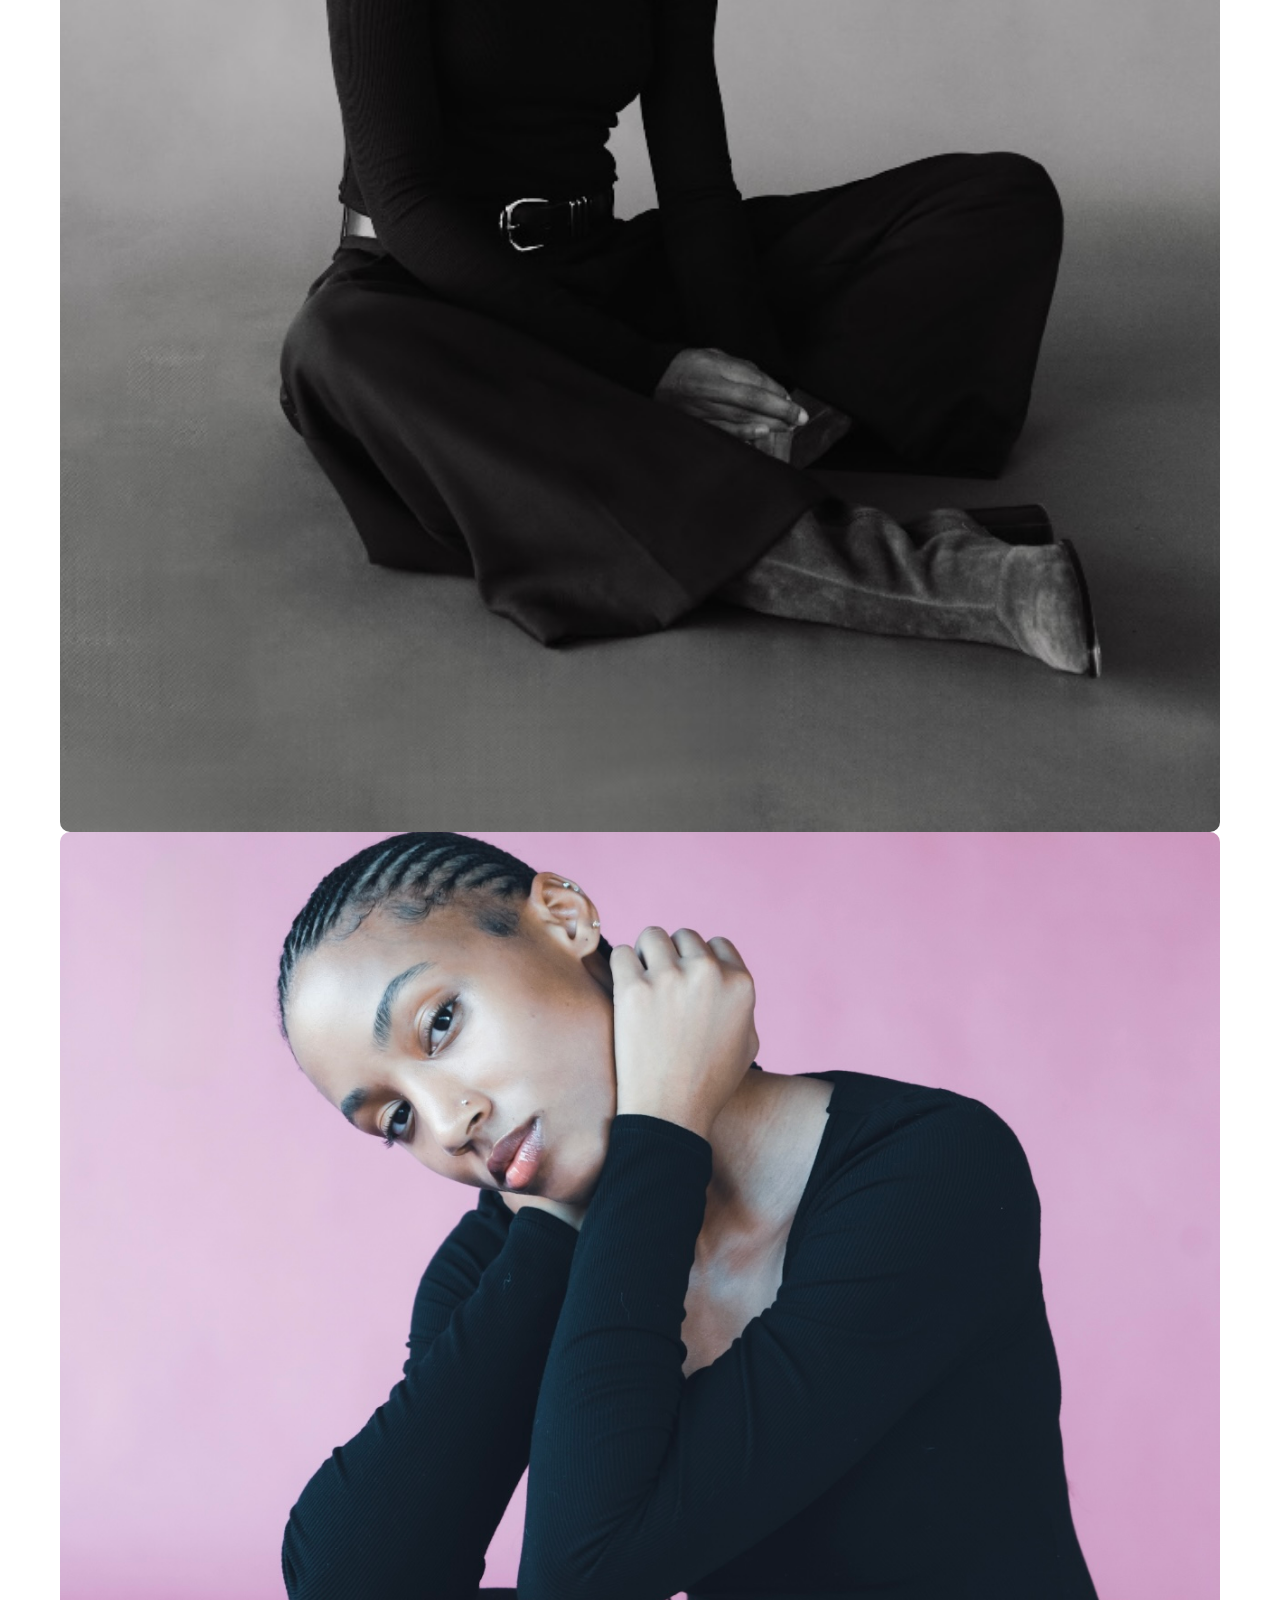
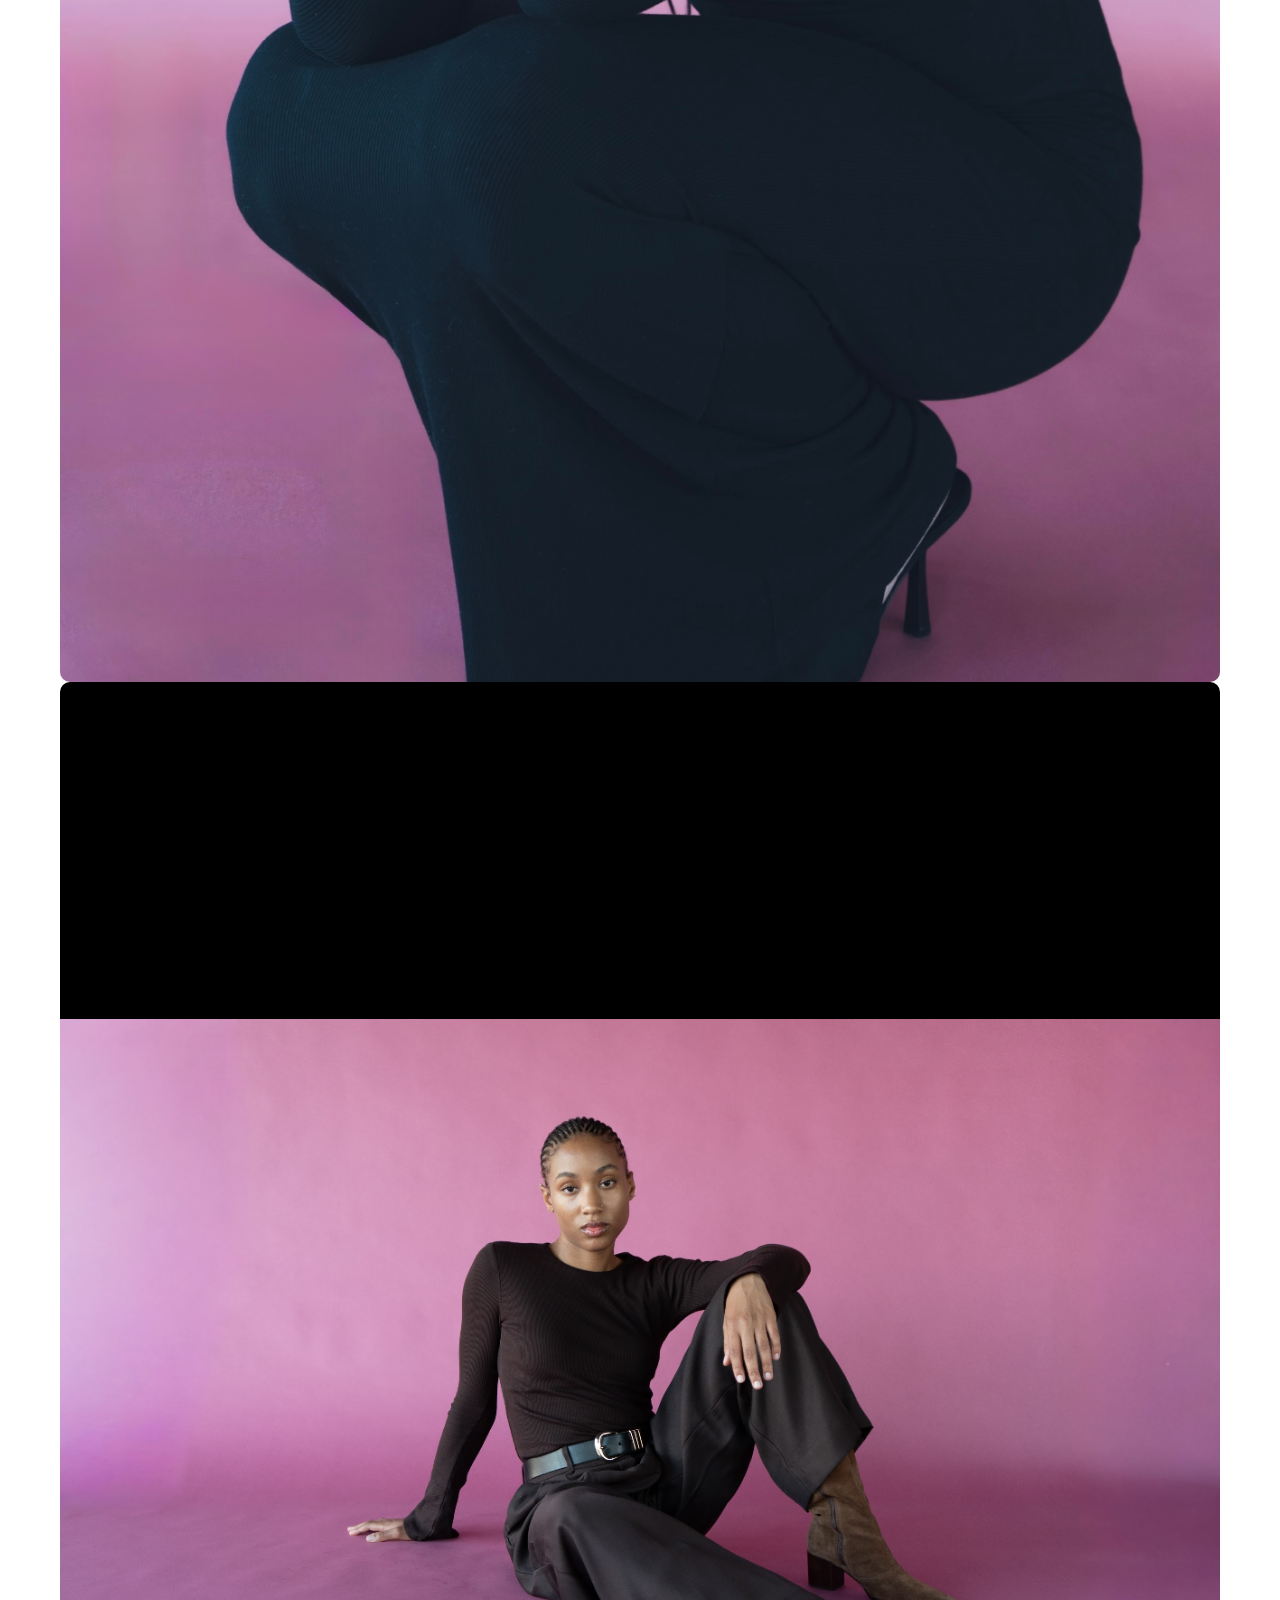
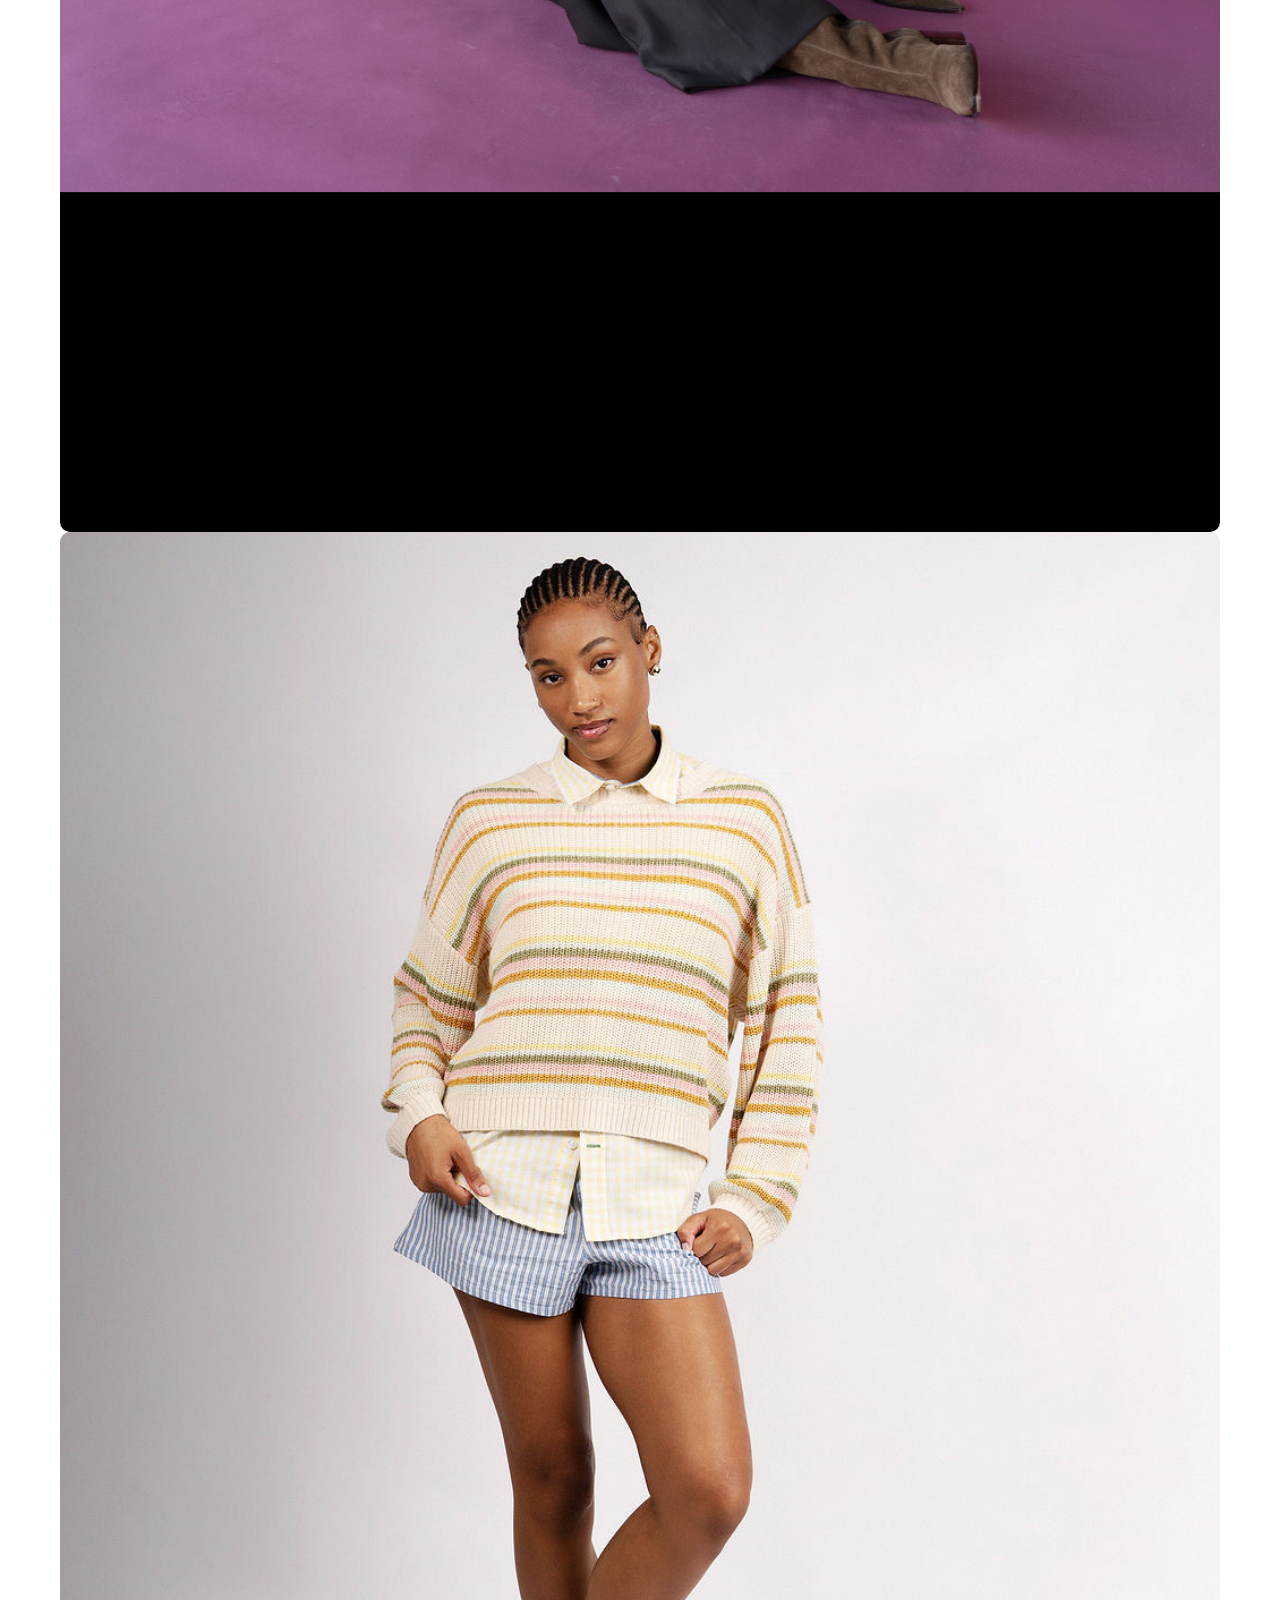
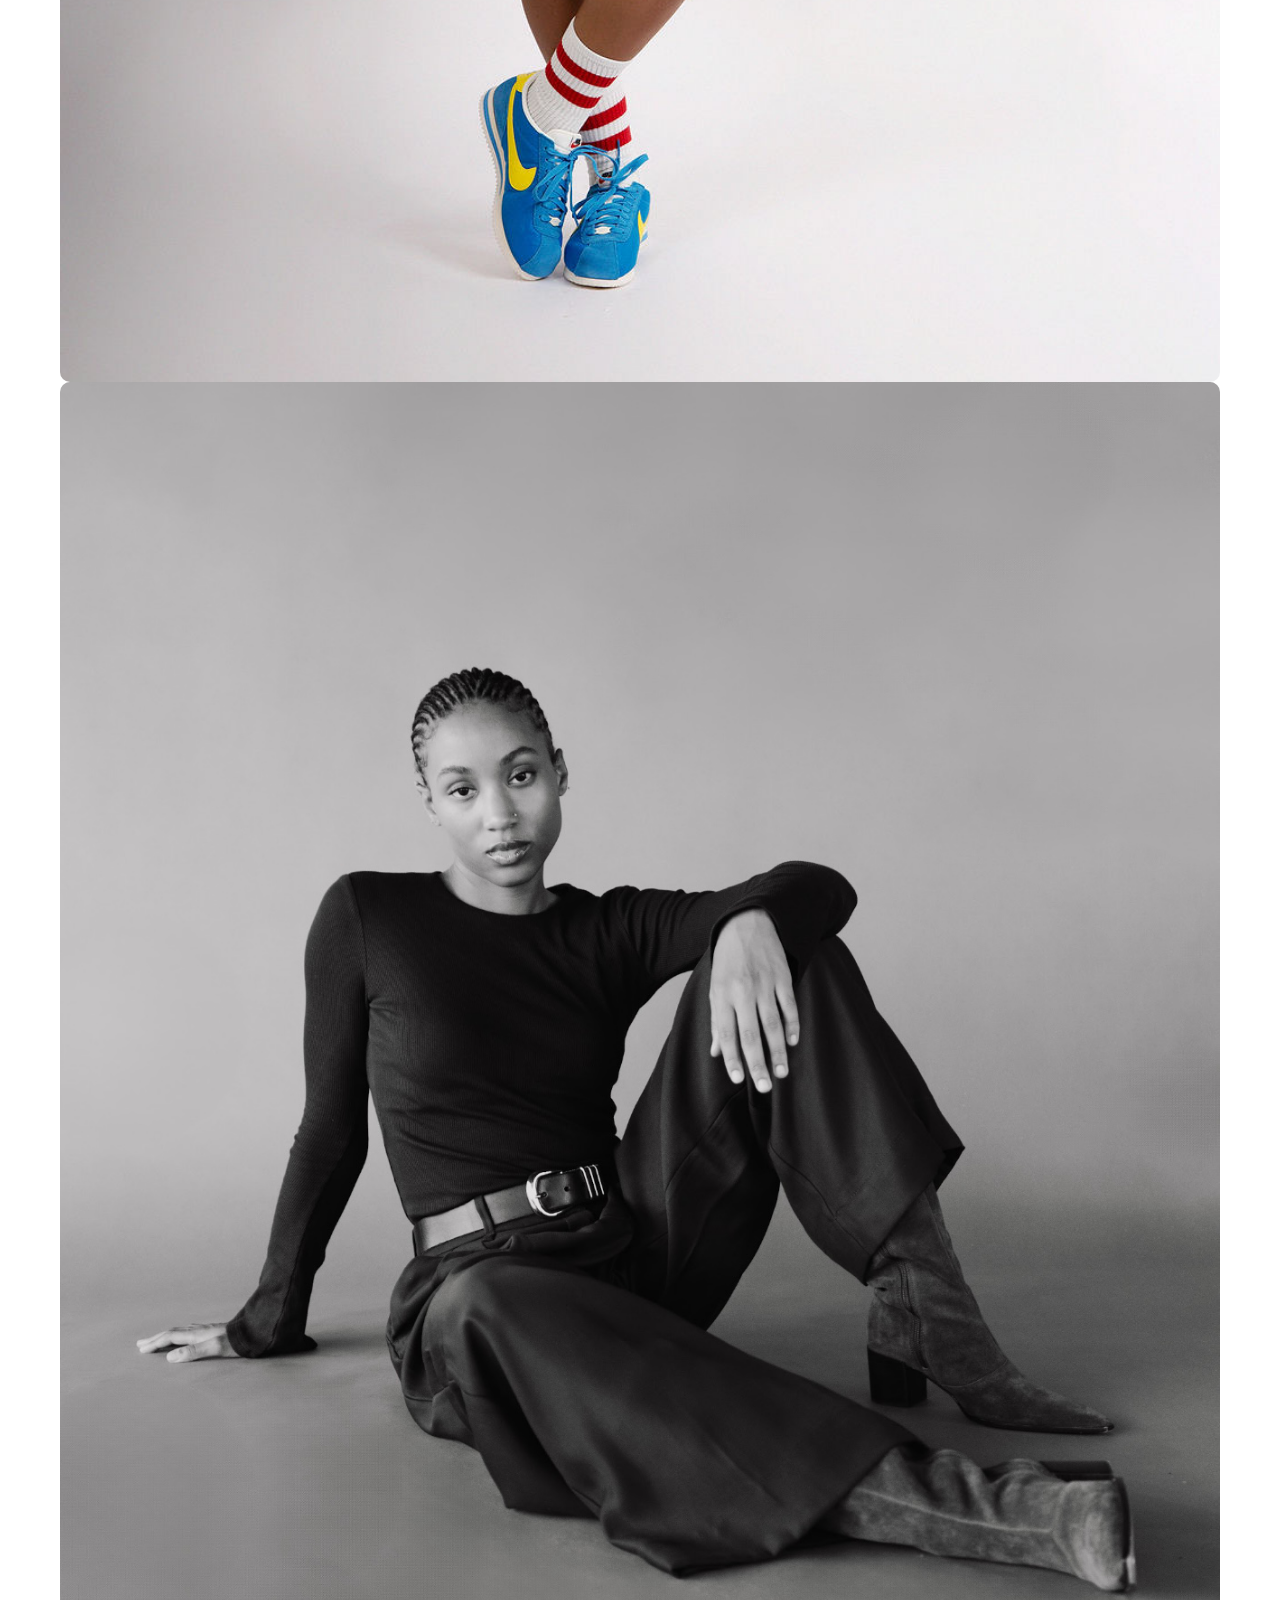
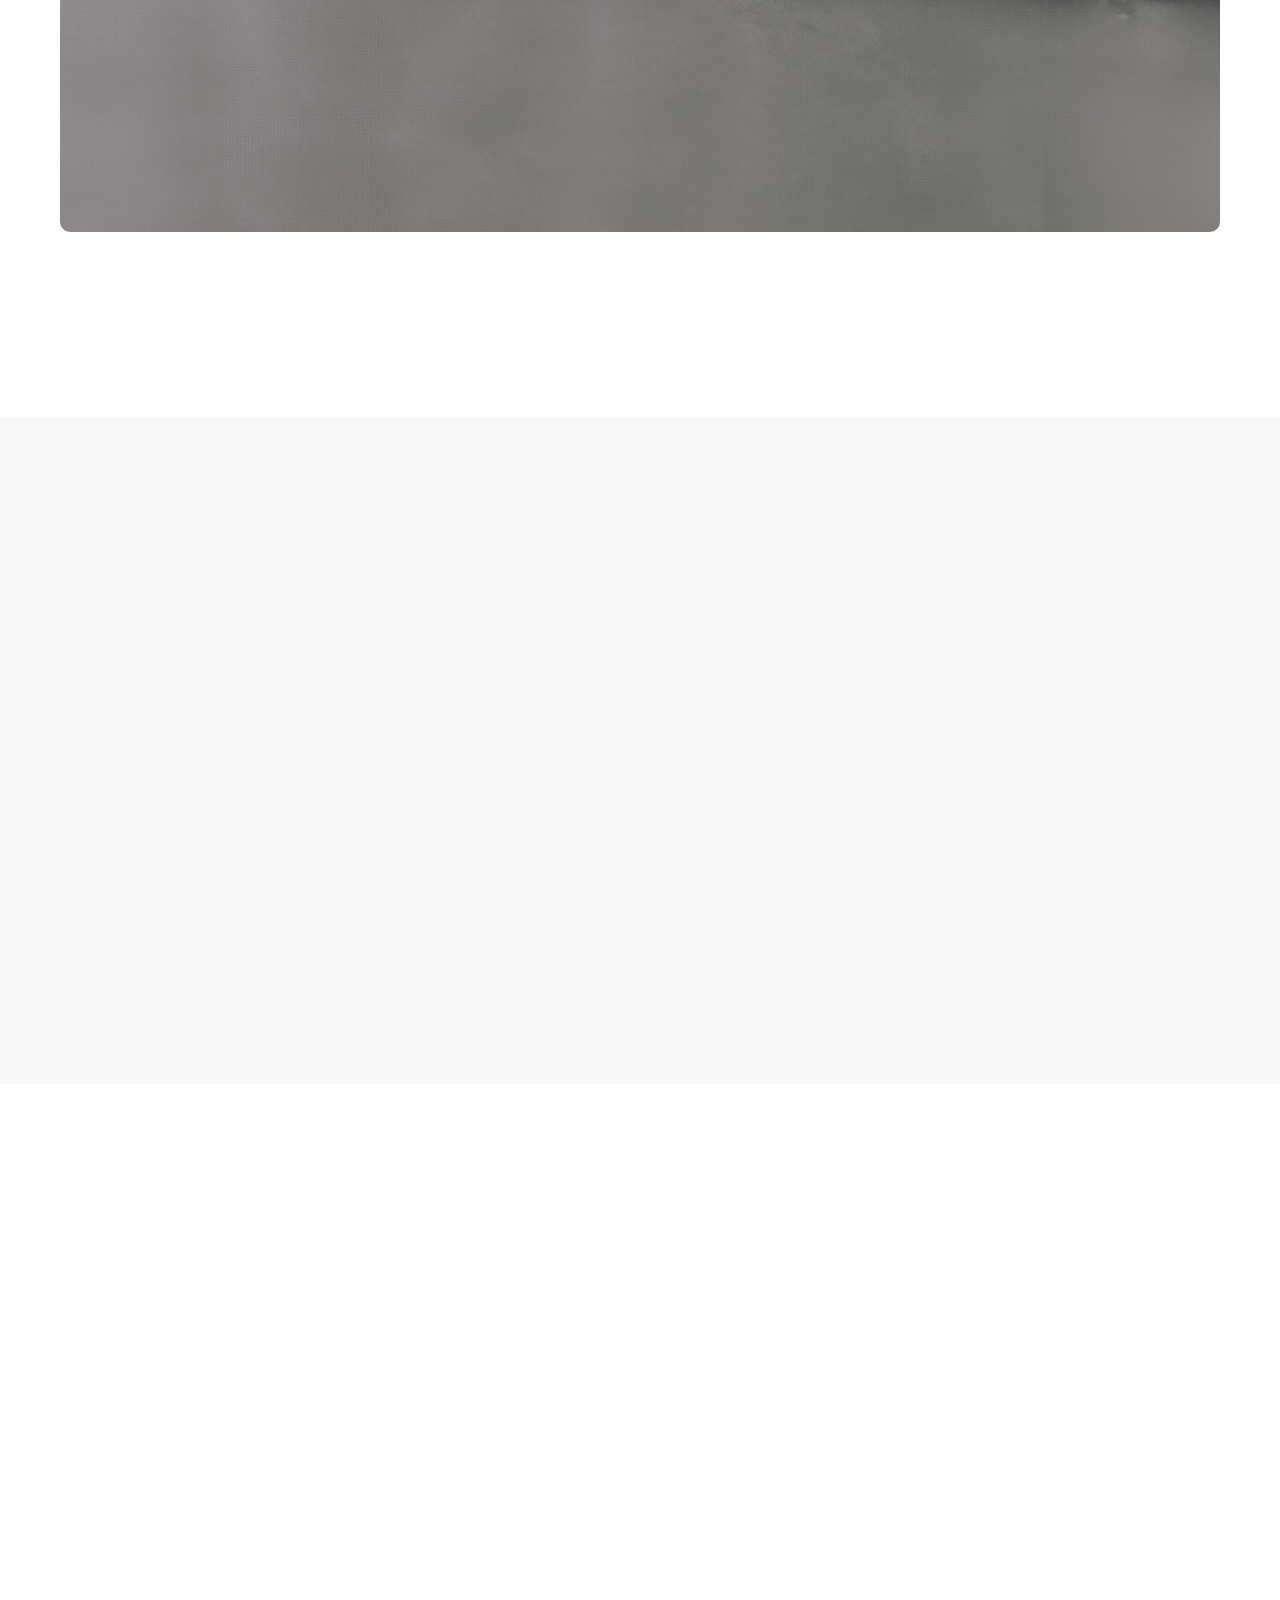
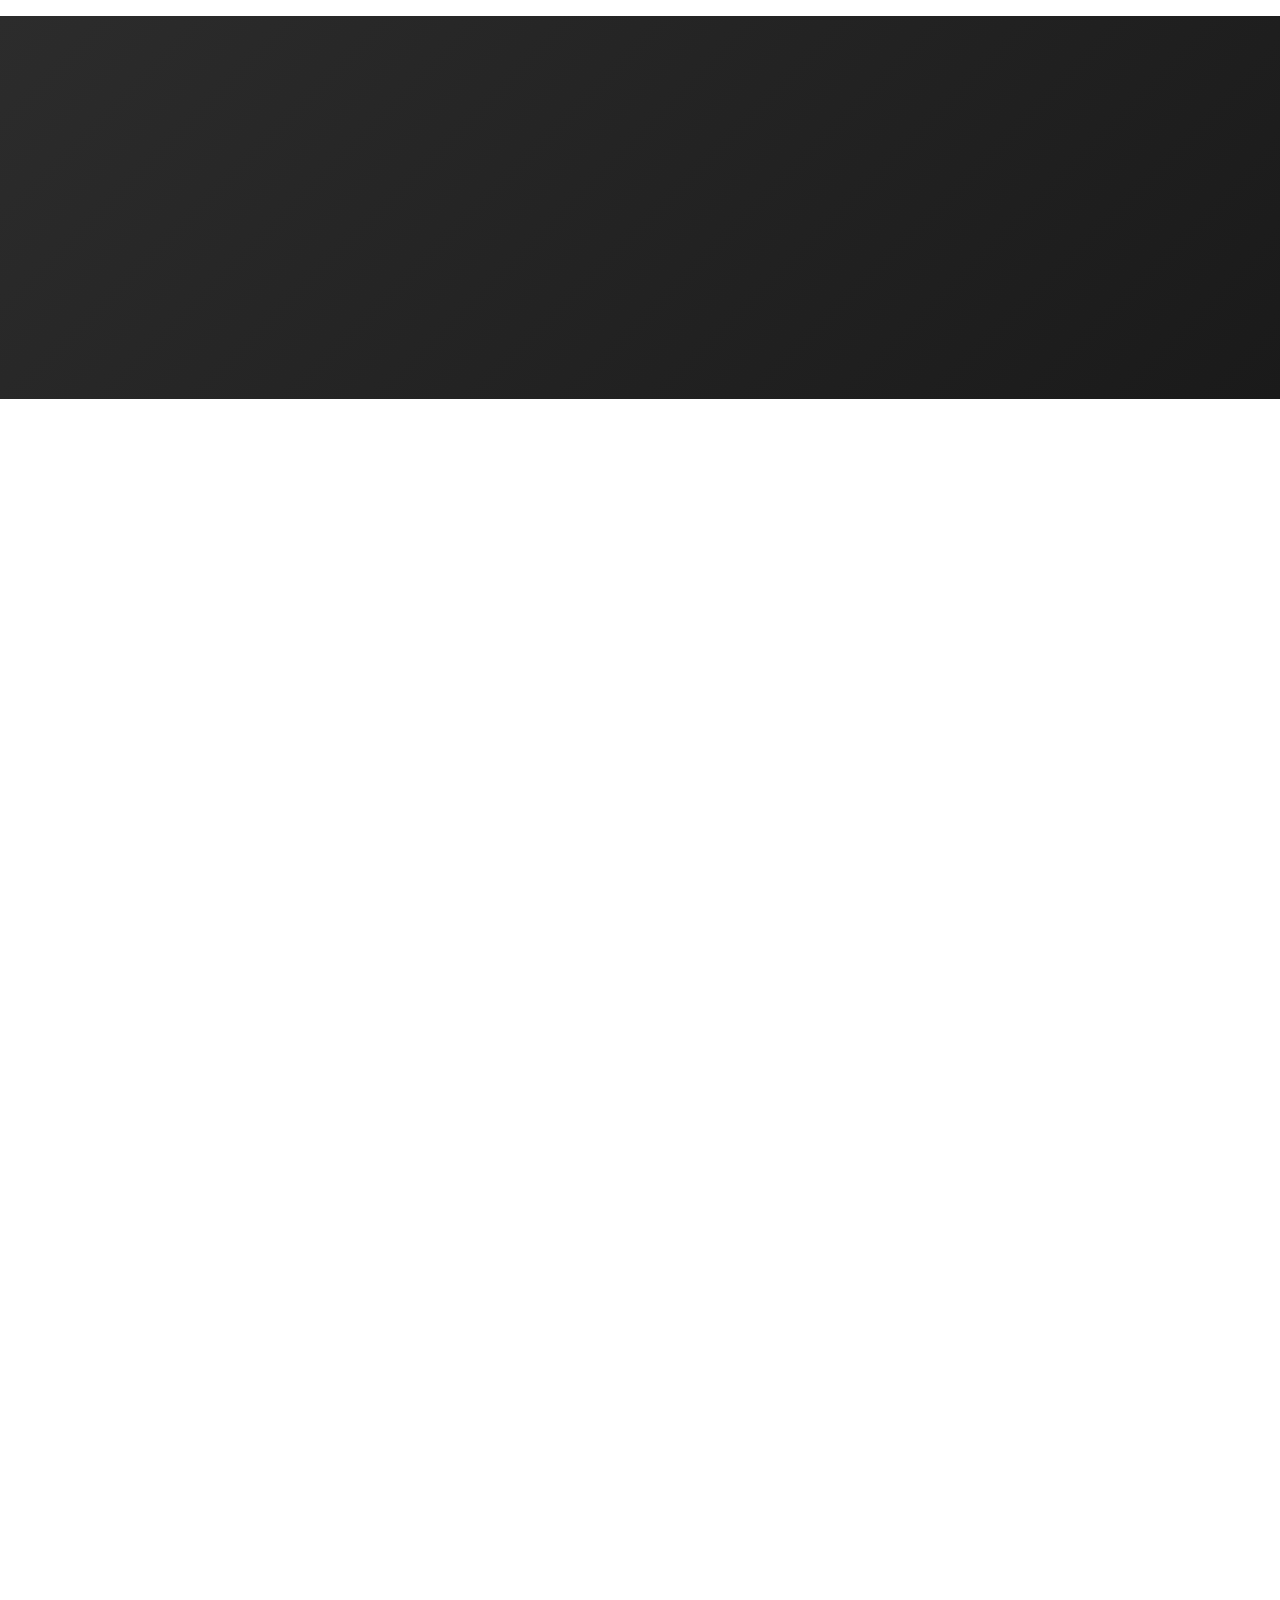
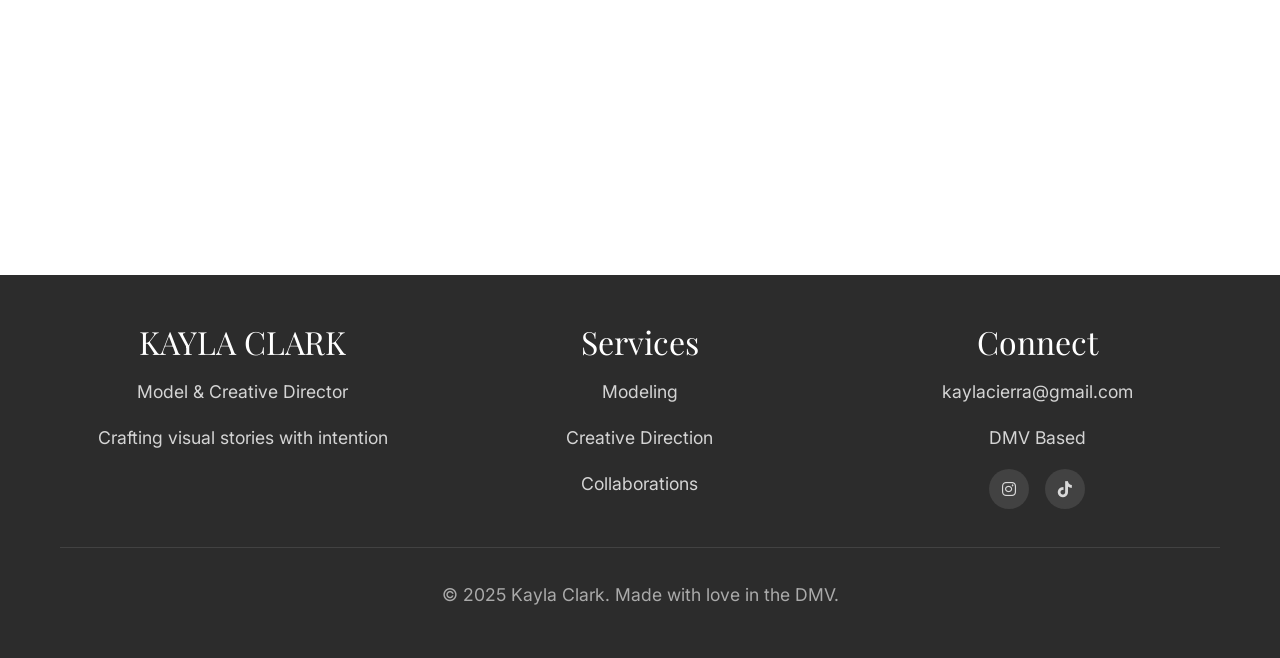
==== commit 3fc446b9: "Replace placeholder divs with actual img tags for all pages Co-authored-by: curtpdc <251252679+curtp" ====
--- a/index.html
+++ b/index.html
@@ -73,9 +73,7 @@
             </div>
             <div class="work-grid fade-in">
                 <div class="work-item" data-category="beauty">
-                    <div class="placeholder-image" style="width: 100%; height: 100%;">
-                        <span>Soft Glam Beauty</span>
-                    </div>
+                    <img src="images/portfolio/IMG_8812.PNG" alt="Soft Glam Beauty">
                     <div class="work-overlay">
                         <div class="work-info">
                             <h3>Soft Glam Beauty</h3>
@@ -84,9 +82,7 @@
                     </div>
                 </div>
                 <div class="work-item" data-category="editorial">
-                    <div class="placeholder-image" style="width: 100%; height: 100%;">
-                        <span>Urban Editorial</span>
-                    </div>
+                    <img src="images/portfolio/IMG_8817.JPG" alt="Urban Editorial">
                     <div class="work-overlay">
                         <div class="work-info">
                             <h3>Urban Editorial</h3>
@@ -95,9 +91,7 @@
                     </div>
                 </div>
                 <div class="work-item" data-category="commercial">
-                    <div class="placeholder-image" style="width: 100%; height: 100%;">
-                        <span>Brand Campaign</span>
-                    </div>
+                    <img src="images/portfolio/IMG_8815.JPG" alt="Brand Campaign">
                     <div class="work-overlay">
                         <div class="work-info">
                             <h3>Brand Campaign</h3>
@@ -106,9 +100,7 @@
                     </div>
                 </div>
                 <div class="work-item" data-category="creative-direction">
-                    <div class="placeholder-image" style="width: 100%; height: 100%;">
-                        <span>Vintage Concept</span>
-                    </div>
+                    <img src="images/portfolio/IMG_8828.PNG" alt="Vintage Concept">
                     <div class="work-overlay">
                         <div class="work-info">
                             <h3>Vintage Concept</h3>
@@ -117,9 +109,7 @@
                     </div>
                 </div>
                 <div class="work-item" data-category="beauty">
-                    <div class="placeholder-image" style="width: 100%; height: 100%;">
-                        <span>Golden Hour Beauty</span>
-                    </div>
+                    <img src="images/portfolio/DSC08565EDIT.JPG" alt="Golden Hour Beauty">
                     <div class="work-overlay">
                         <div class="work-info">
                             <h3>Golden Hour Beauty</h3>
@@ -128,9 +118,7 @@
                     </div>
                 </div>
                 <div class="work-item" data-category="editorial">
-                    <div class="placeholder-image" style="width: 100%; height: 100%;">
-                        <span>High Fashion Editorial</span>
-                    </div>
+                    <img src="images/portfolio/IMG_8818.JPG" alt="High Fashion Editorial">
                     <div class="work-overlay">
                         <div class="work-info">
                             <h3>High Fashion Editorial</h3>
@@ -157,9 +145,7 @@
                     <a href="about.html" class="btn btn-primary">Meet Kayla</a>
                 </div>
                 <div class="about-image">
-                    <div class="placeholder-image" style="width: 100%; height: 500px;">
-                        <span>Kayla Clark<br>Professional Portrait</span>
-                    </div>
+                    <img src="images/portfolio/IMG_8813.PNG" alt="Kayla Clark - Professional Portrait">
                 </div>
             </div>
         </div>
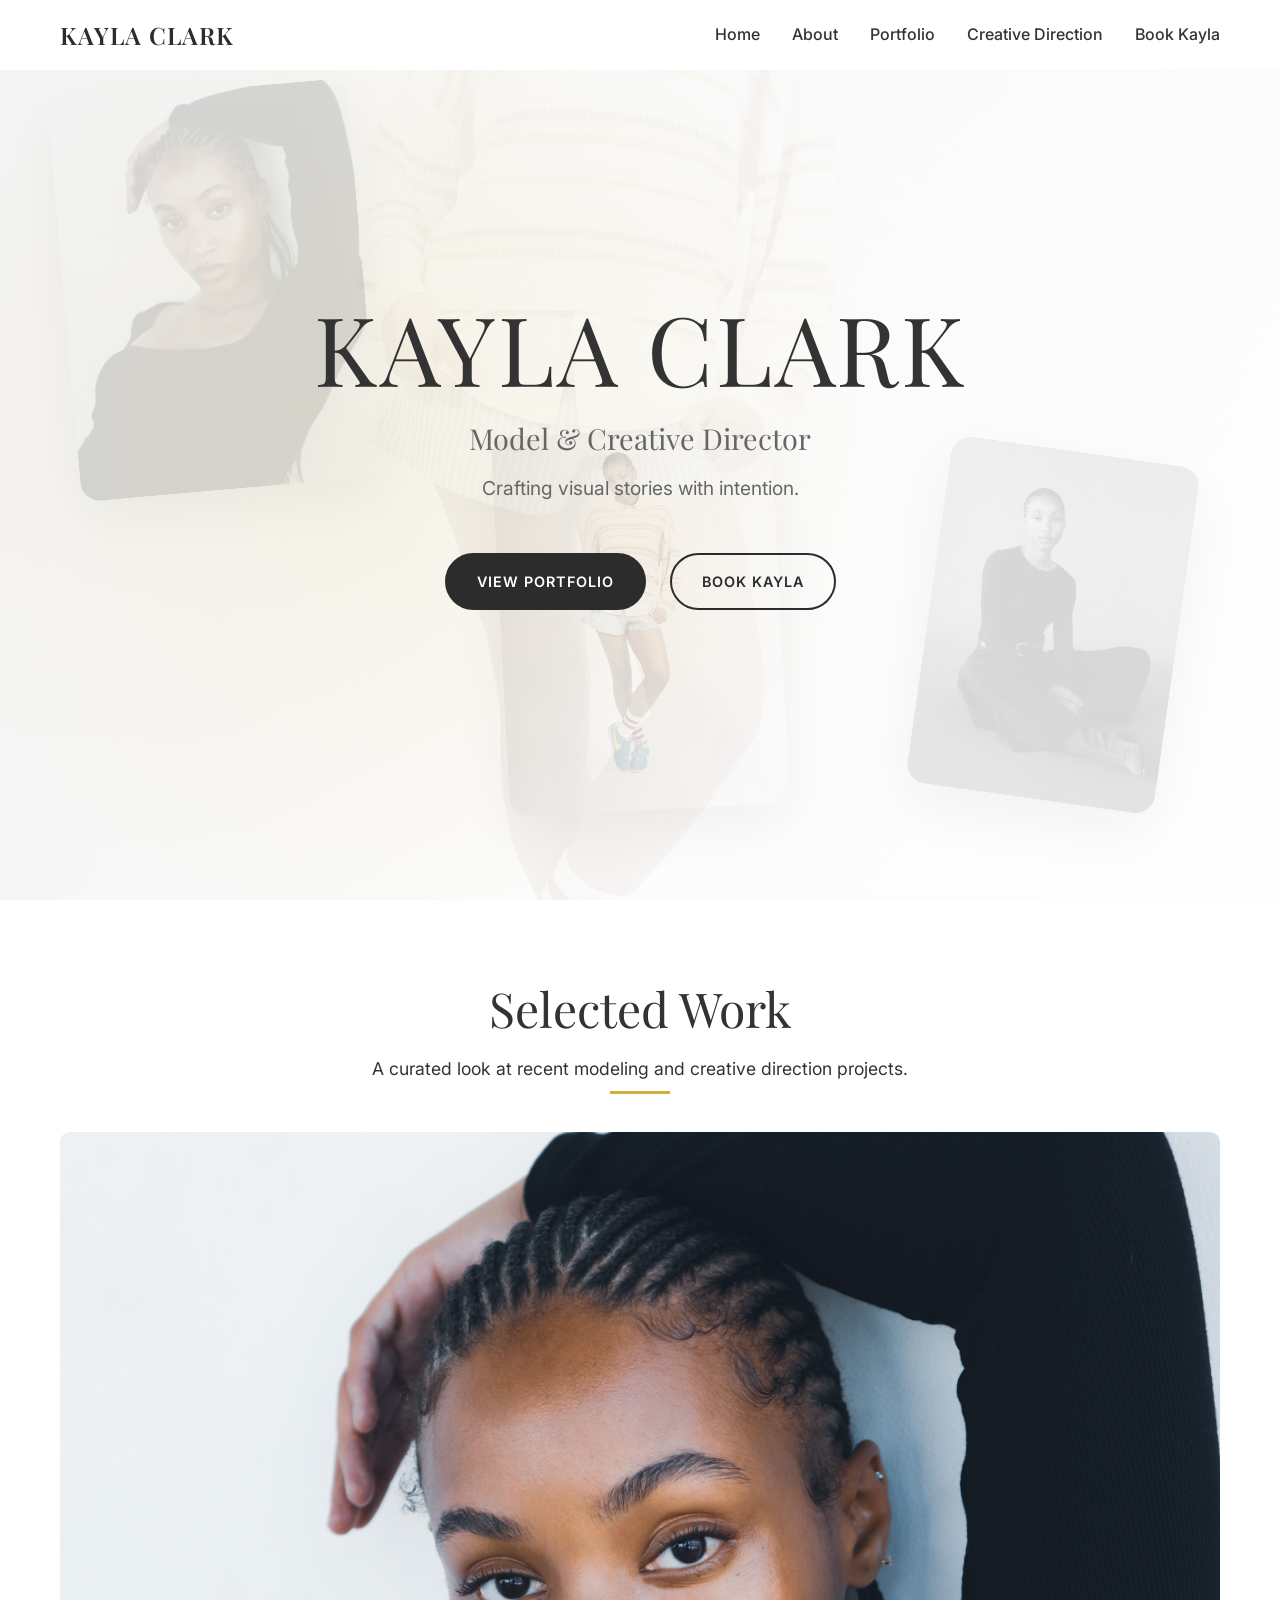
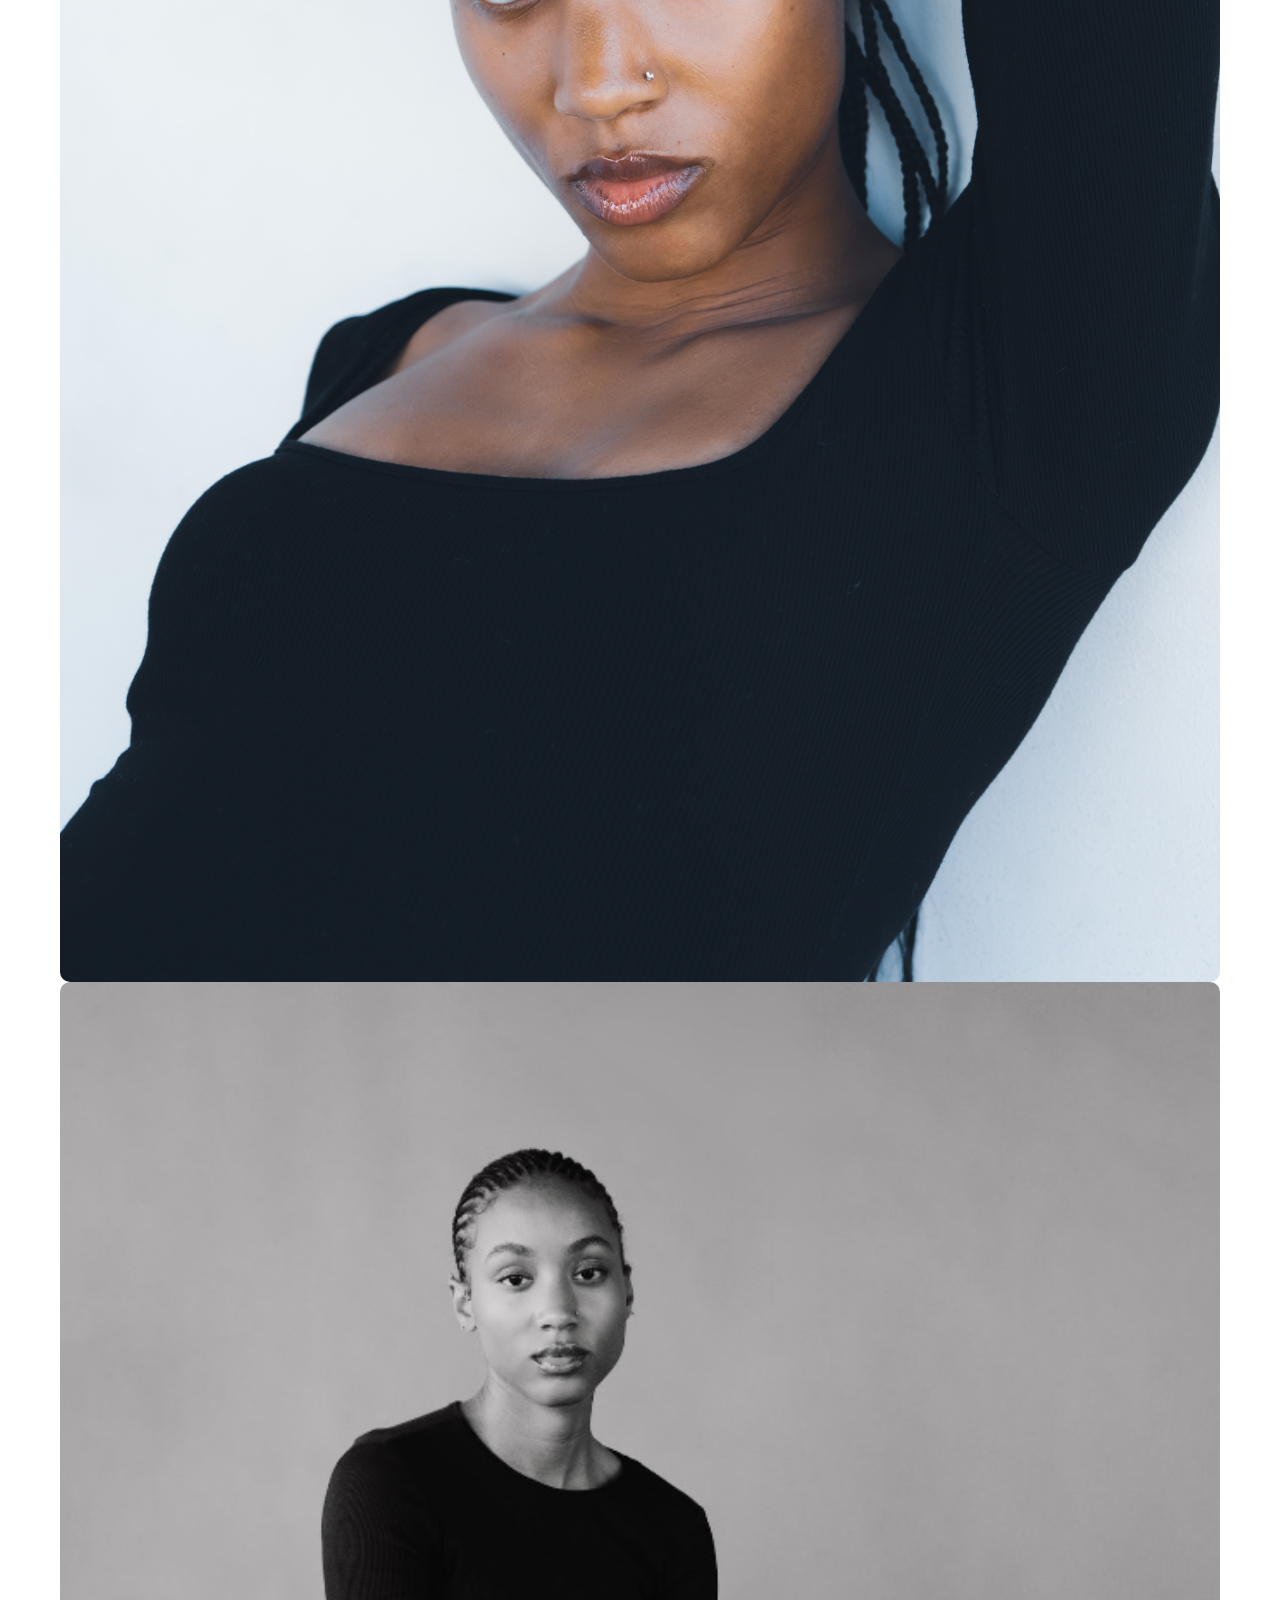
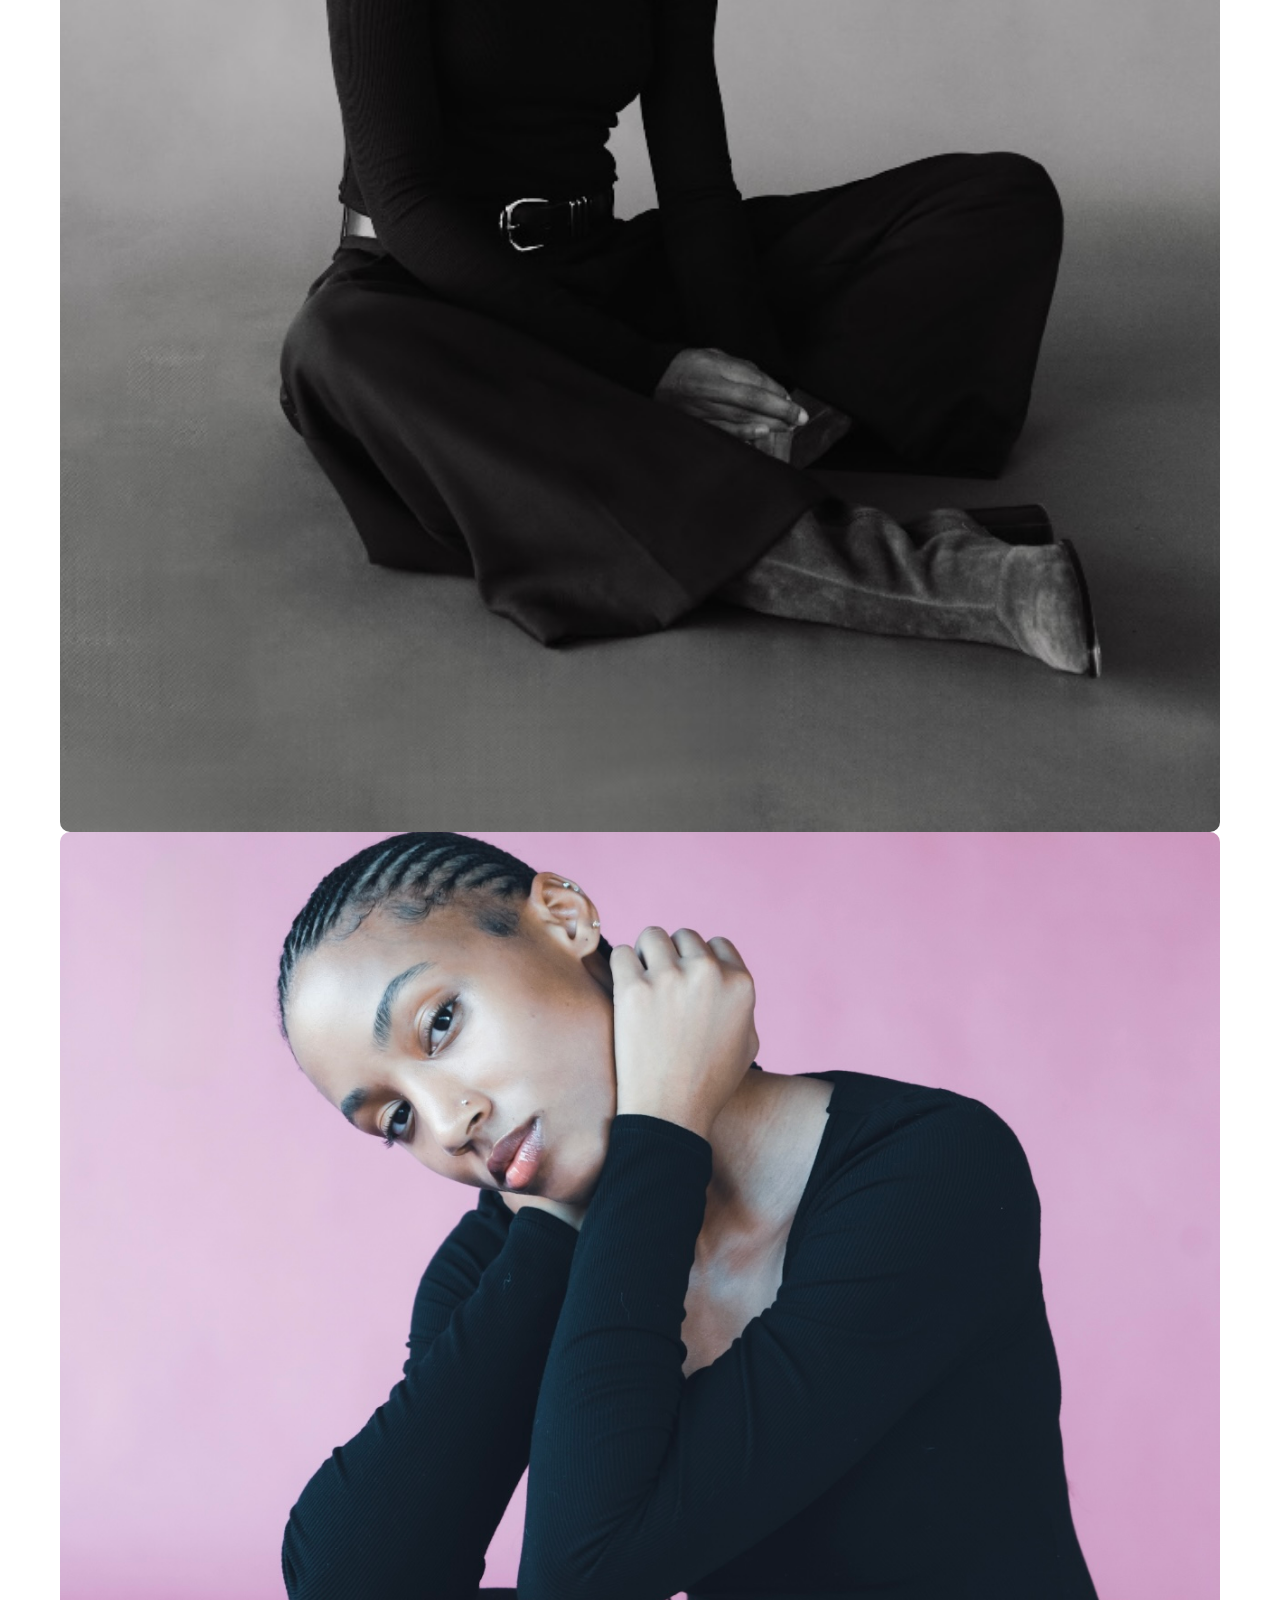
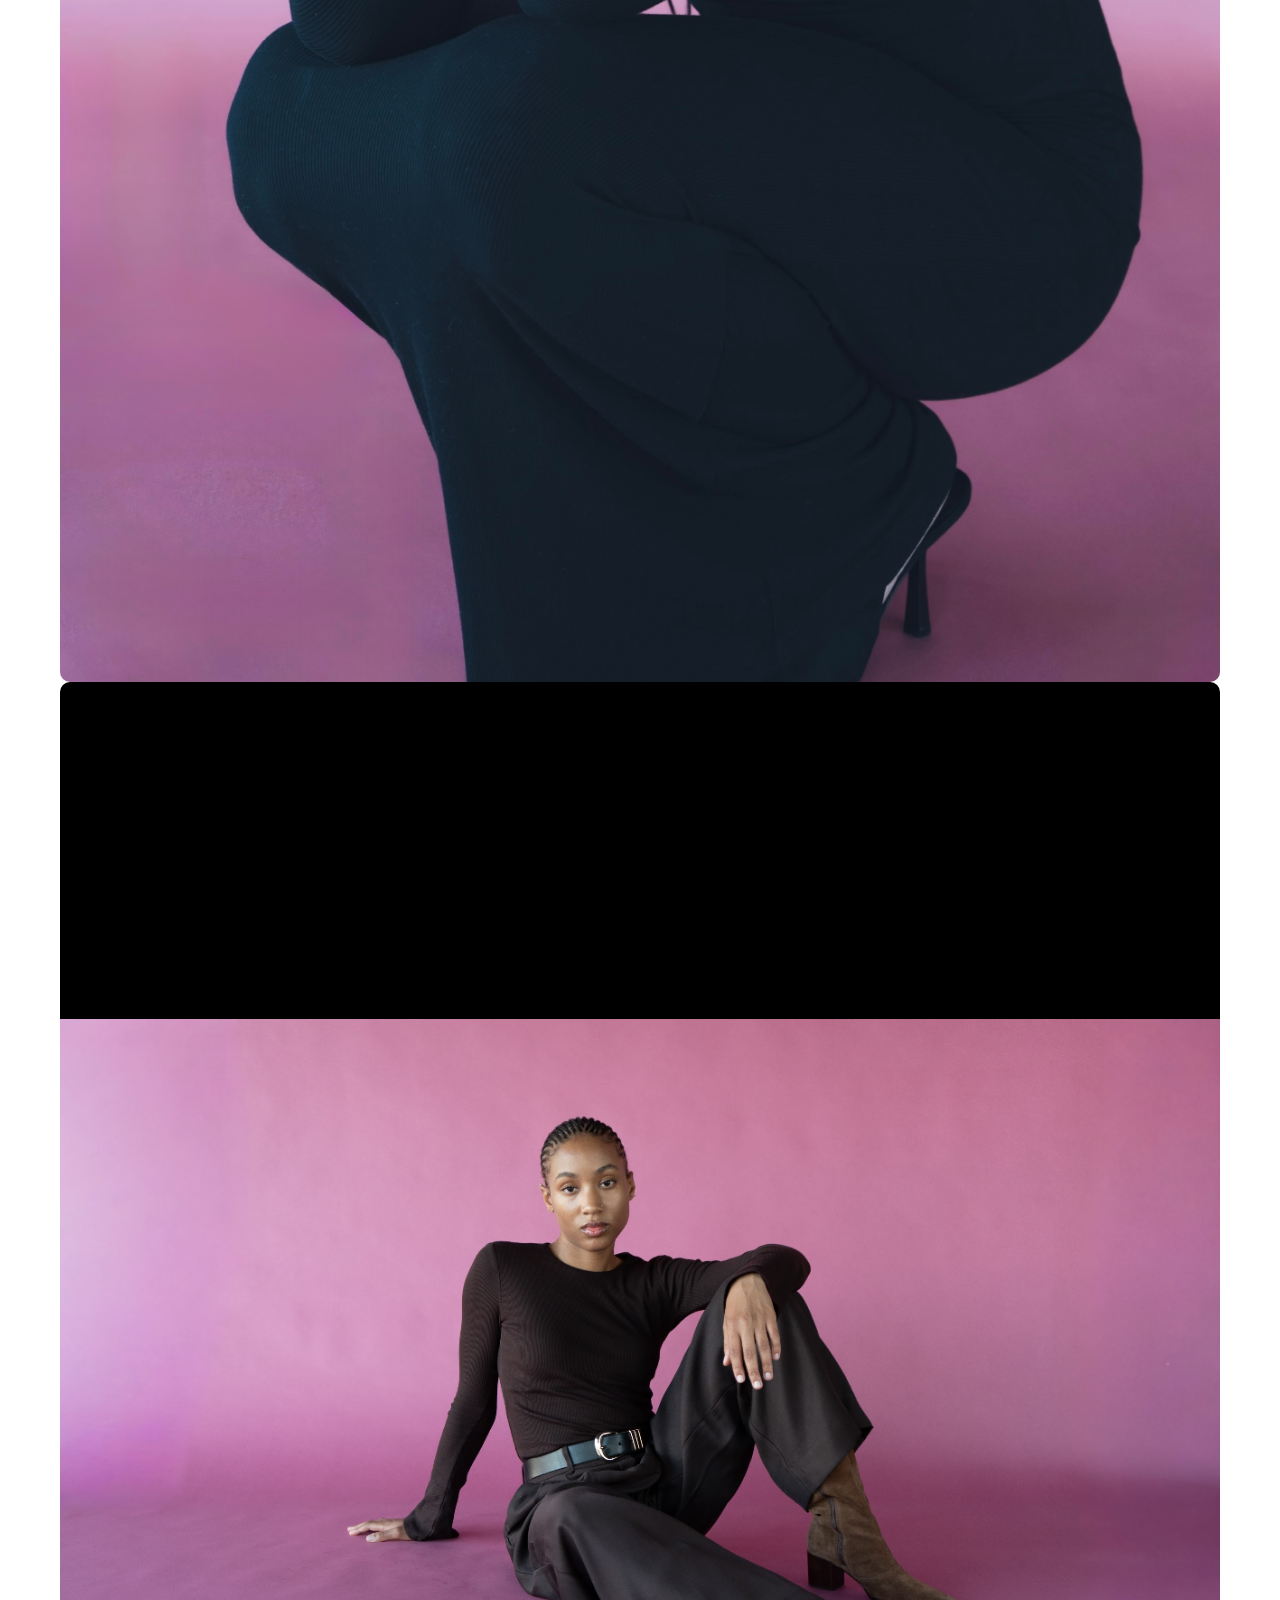
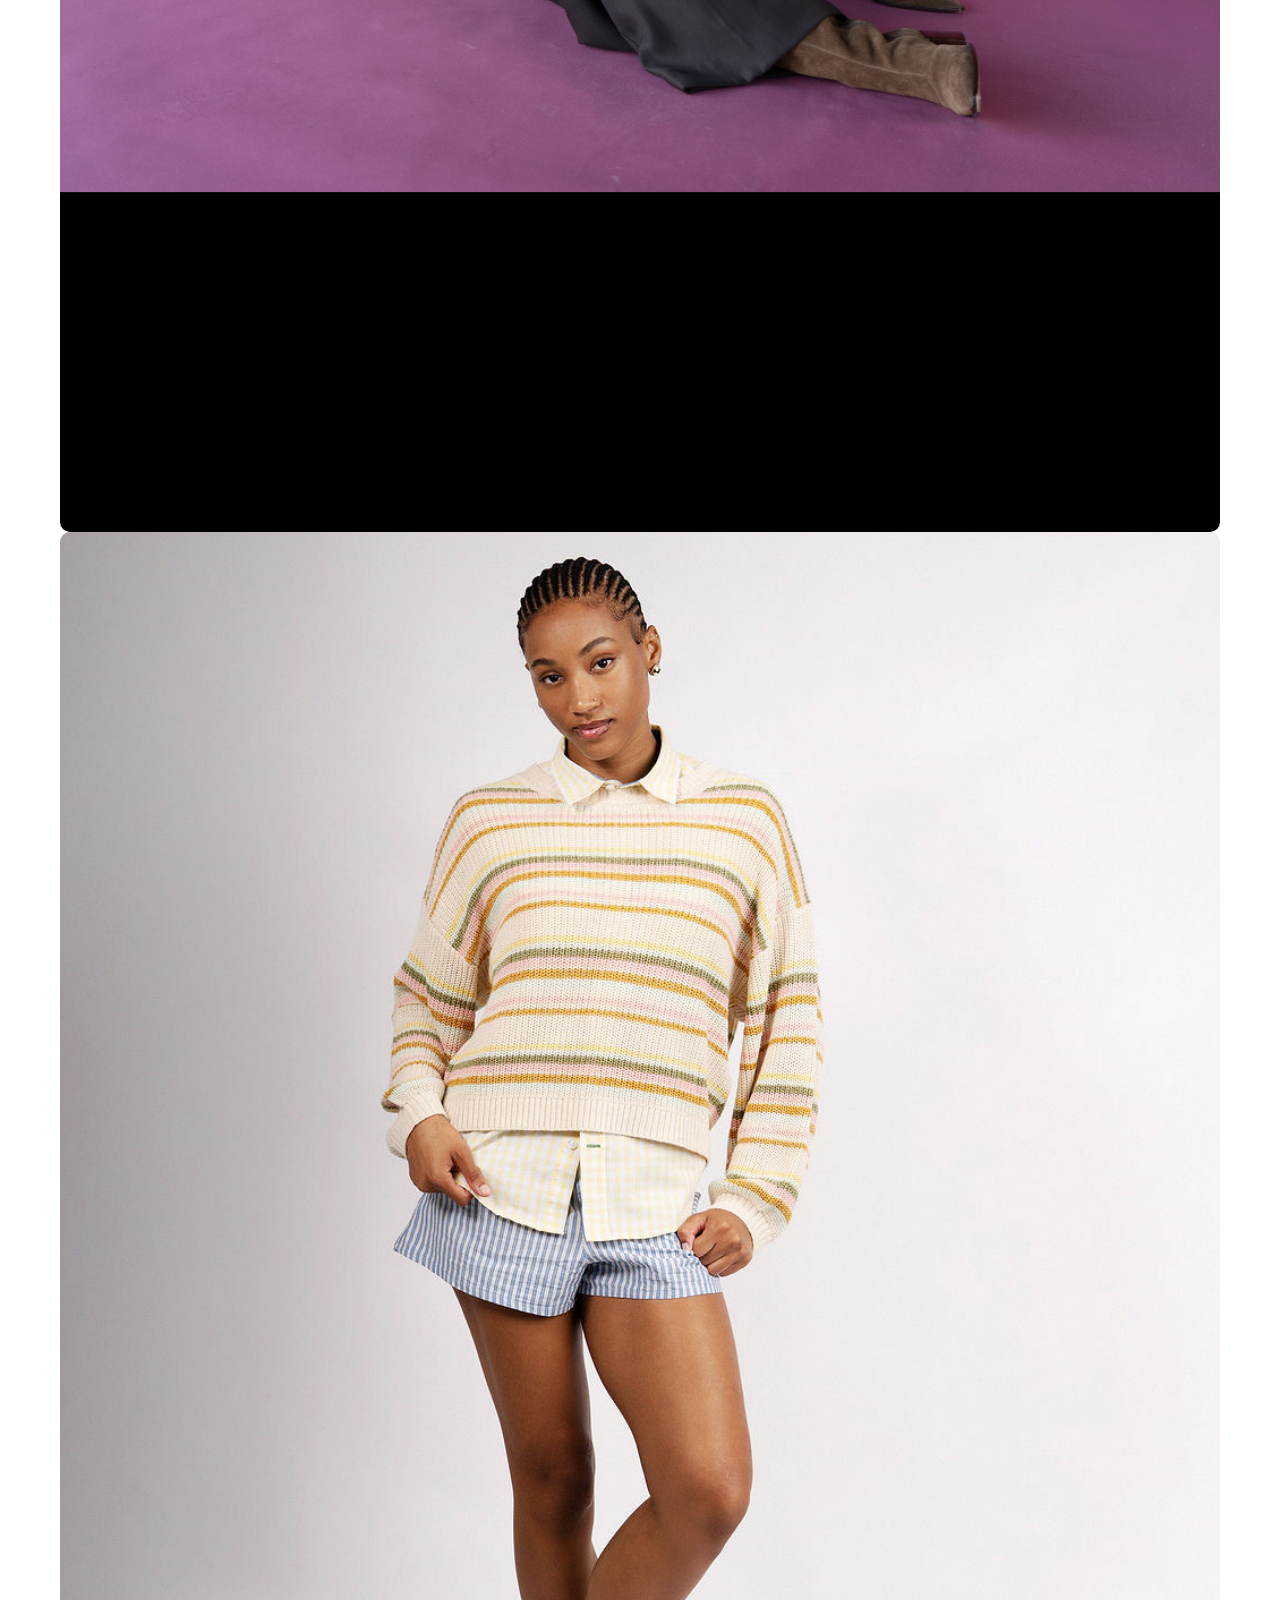
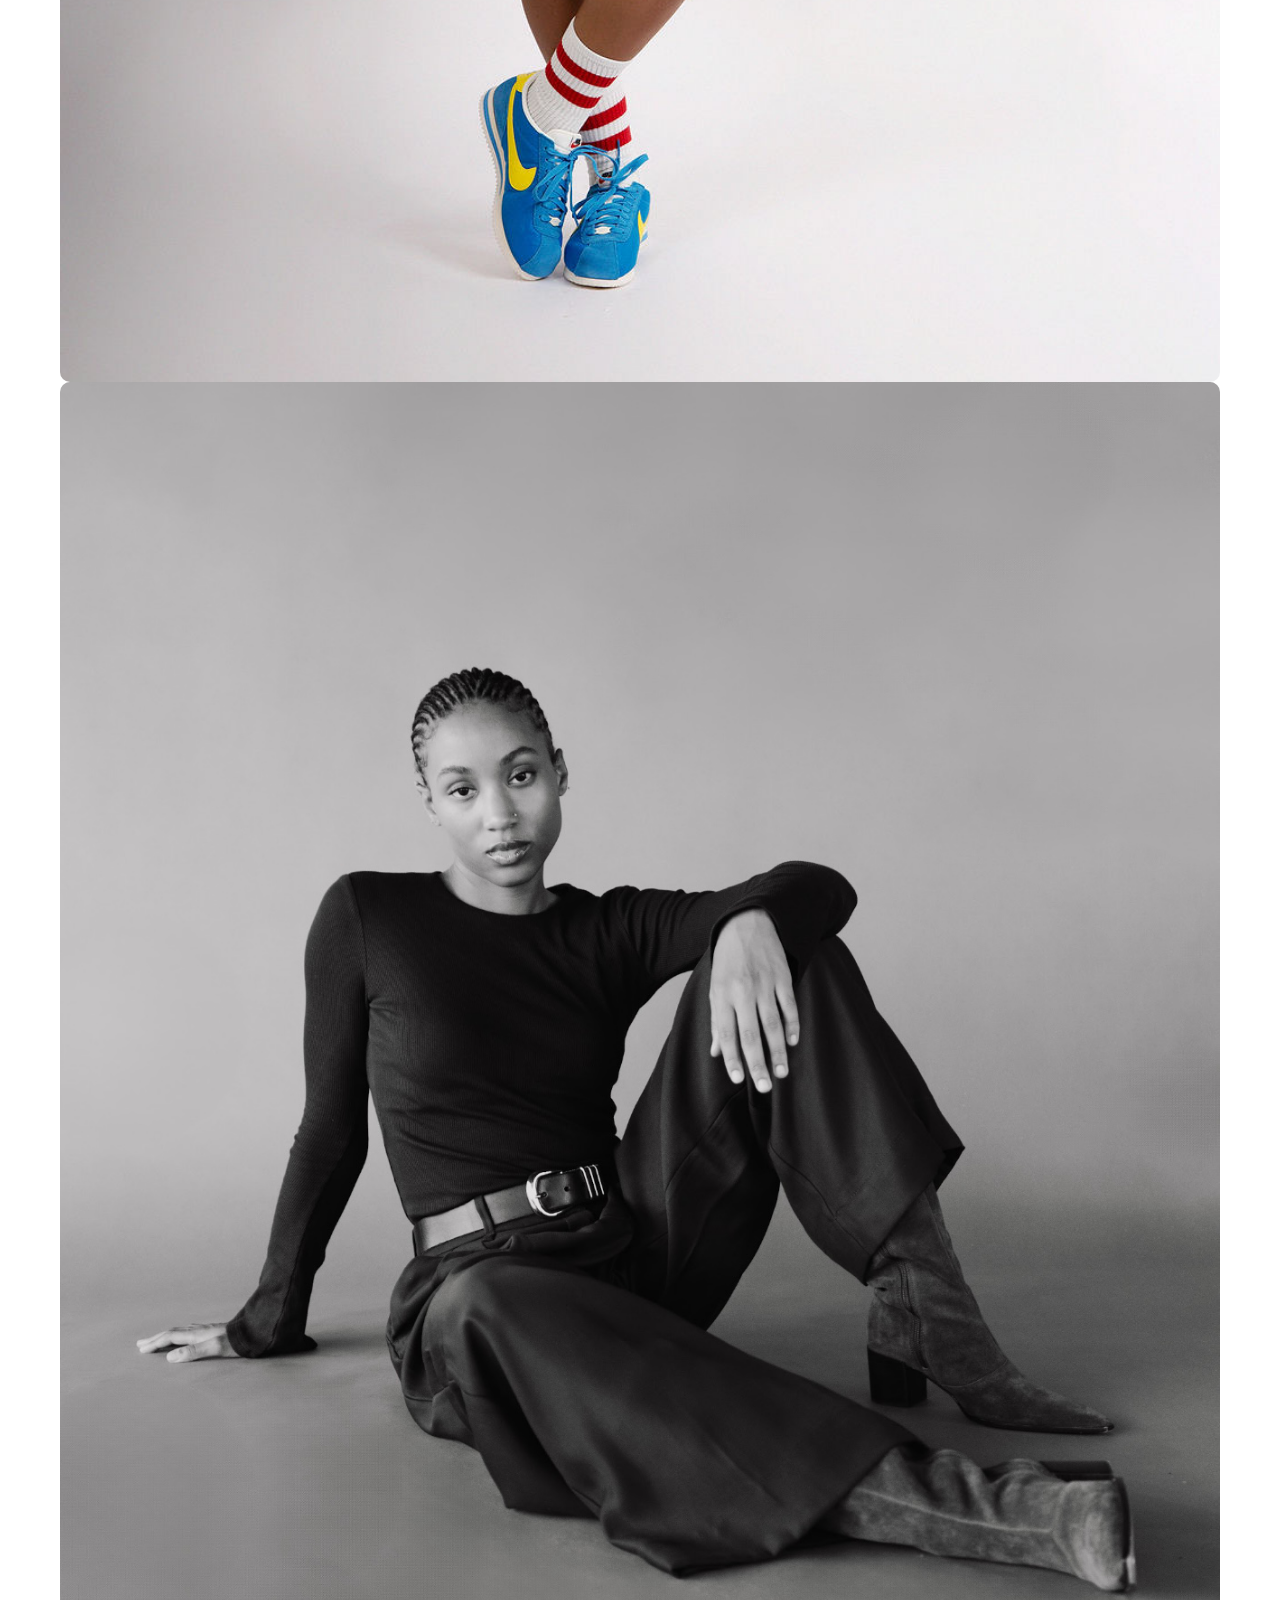
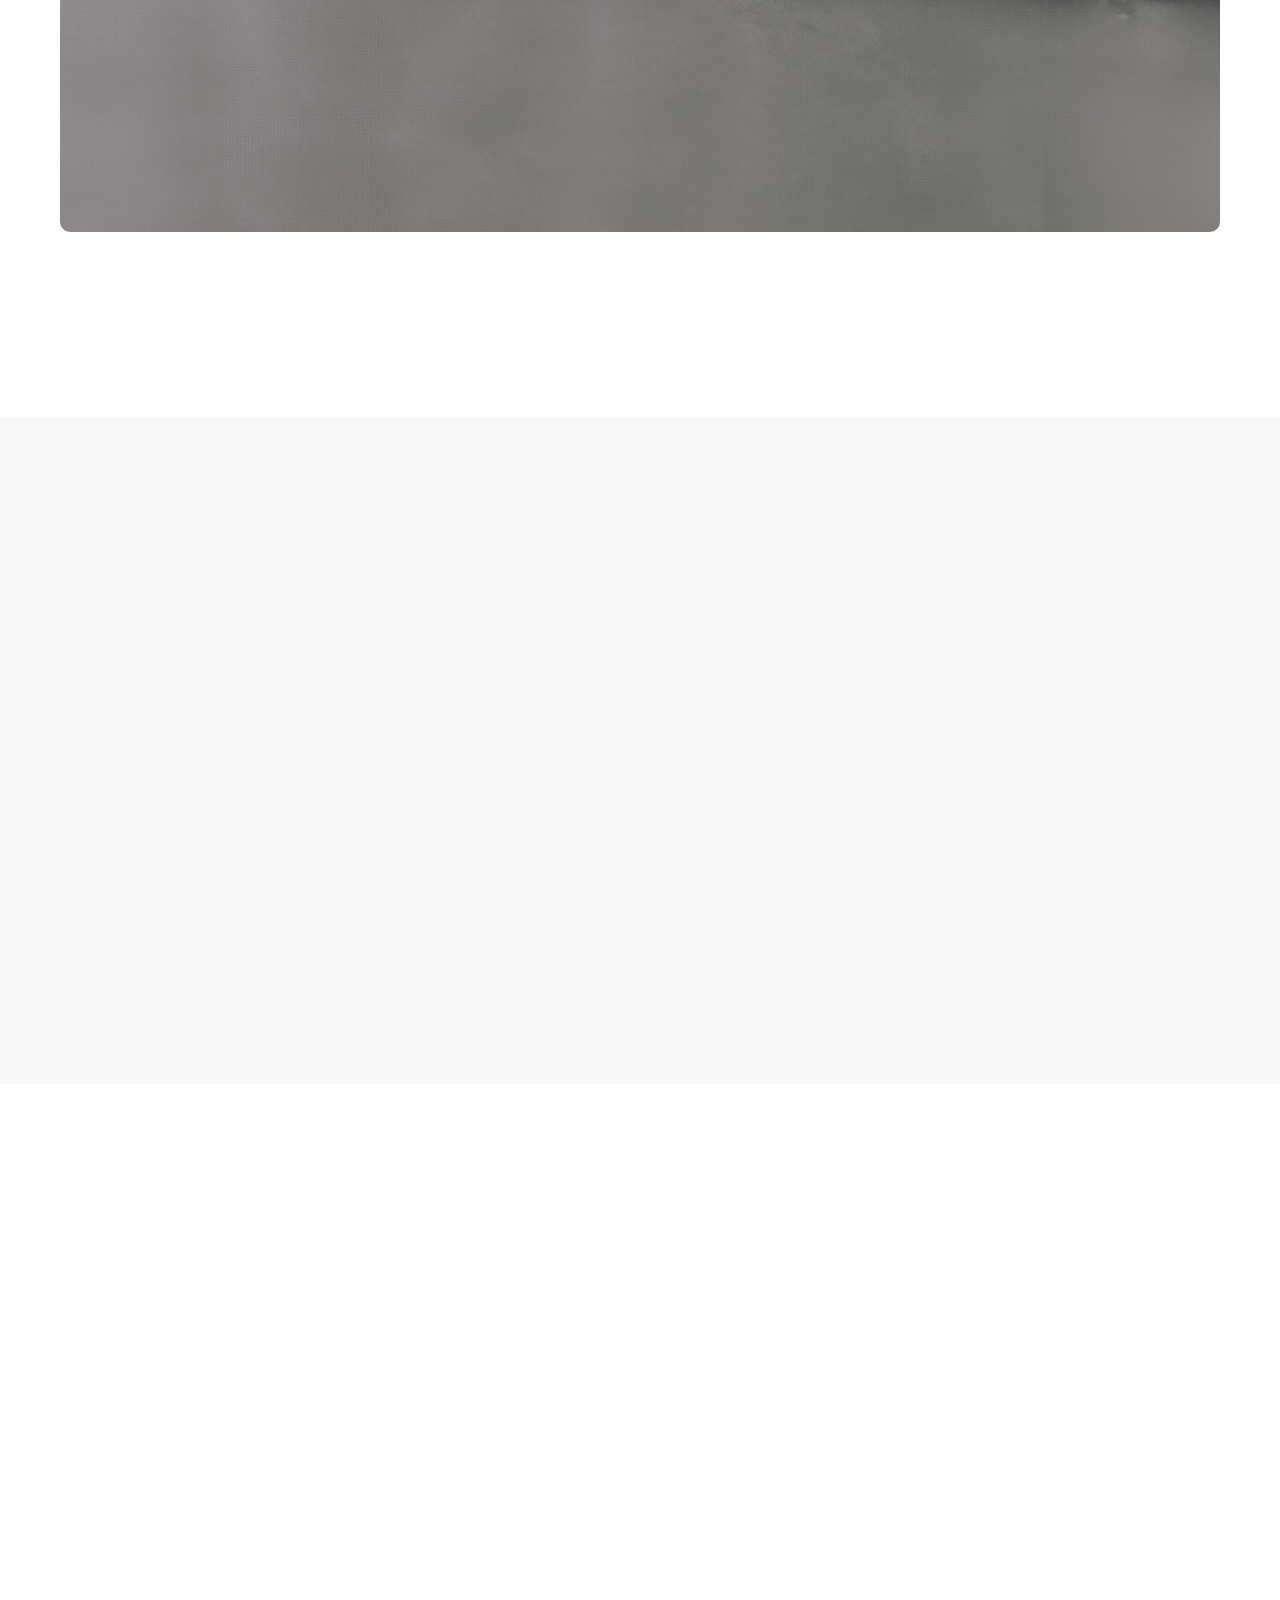
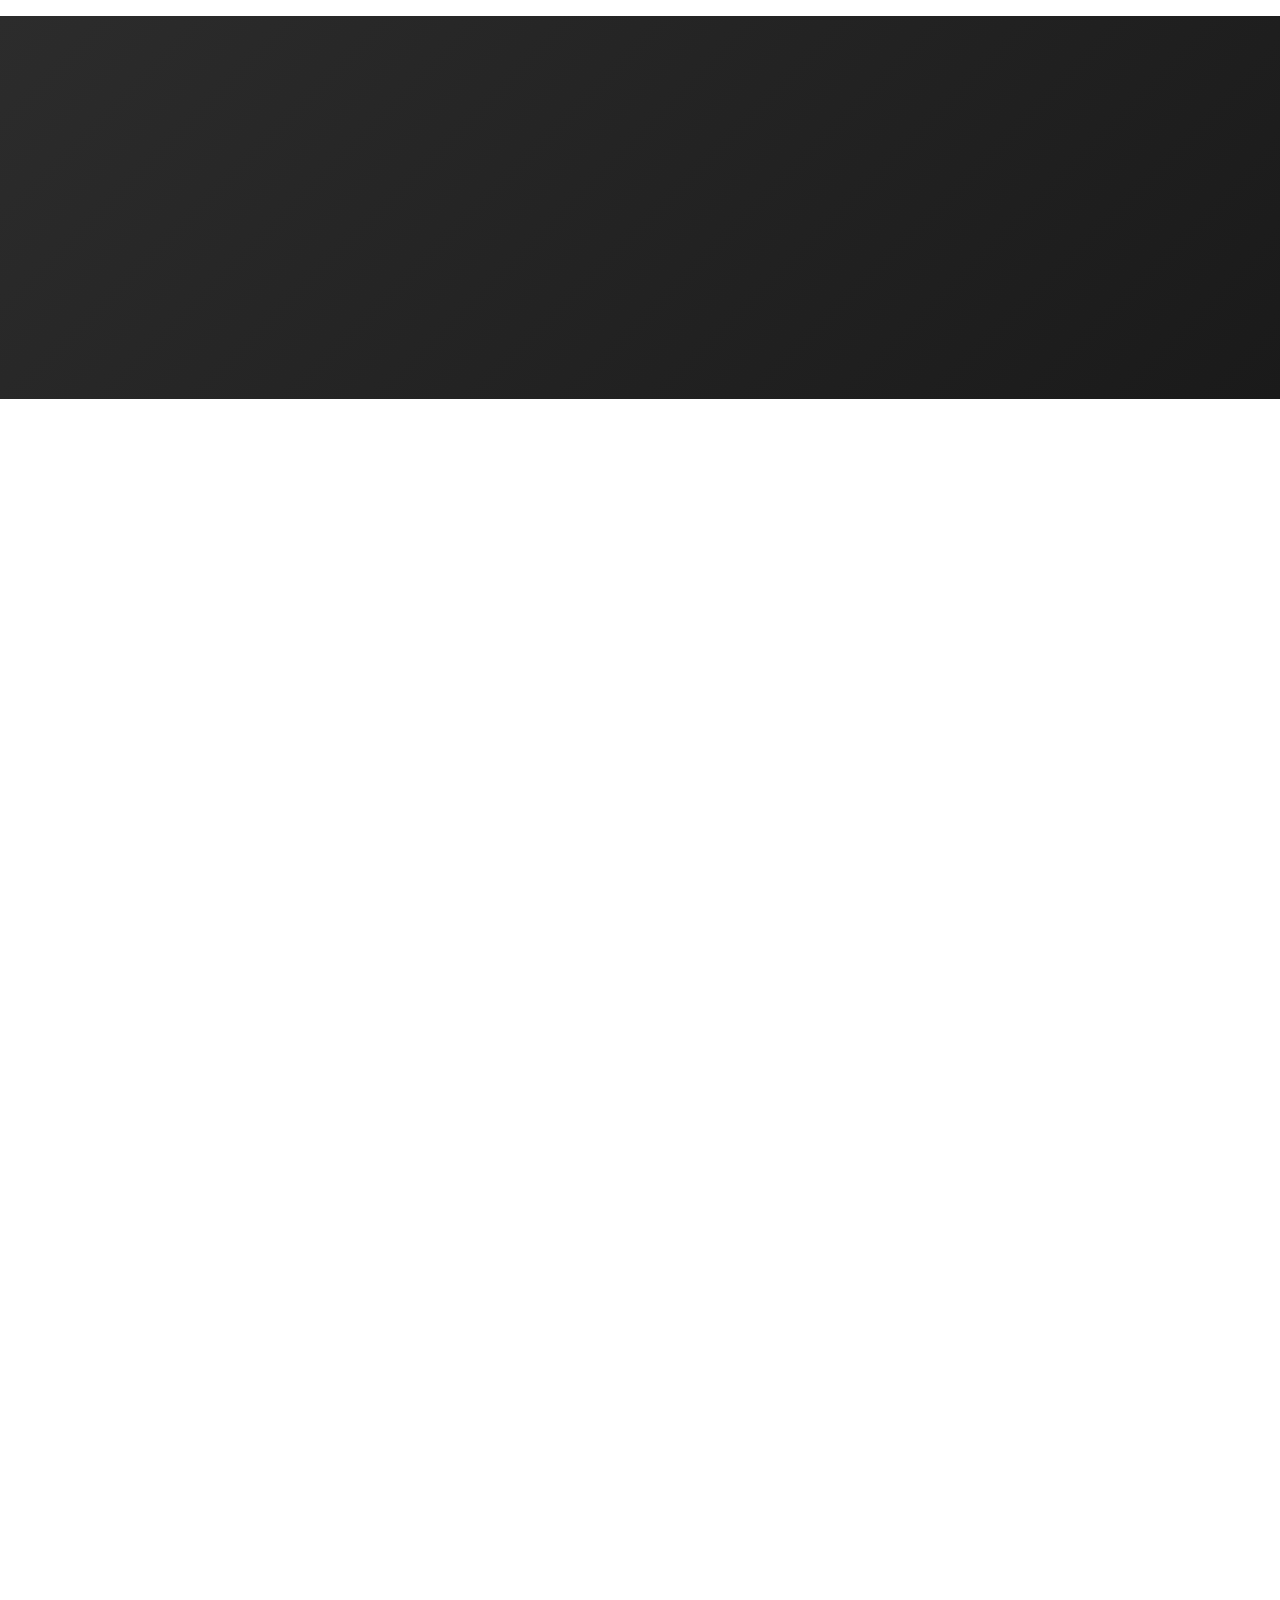
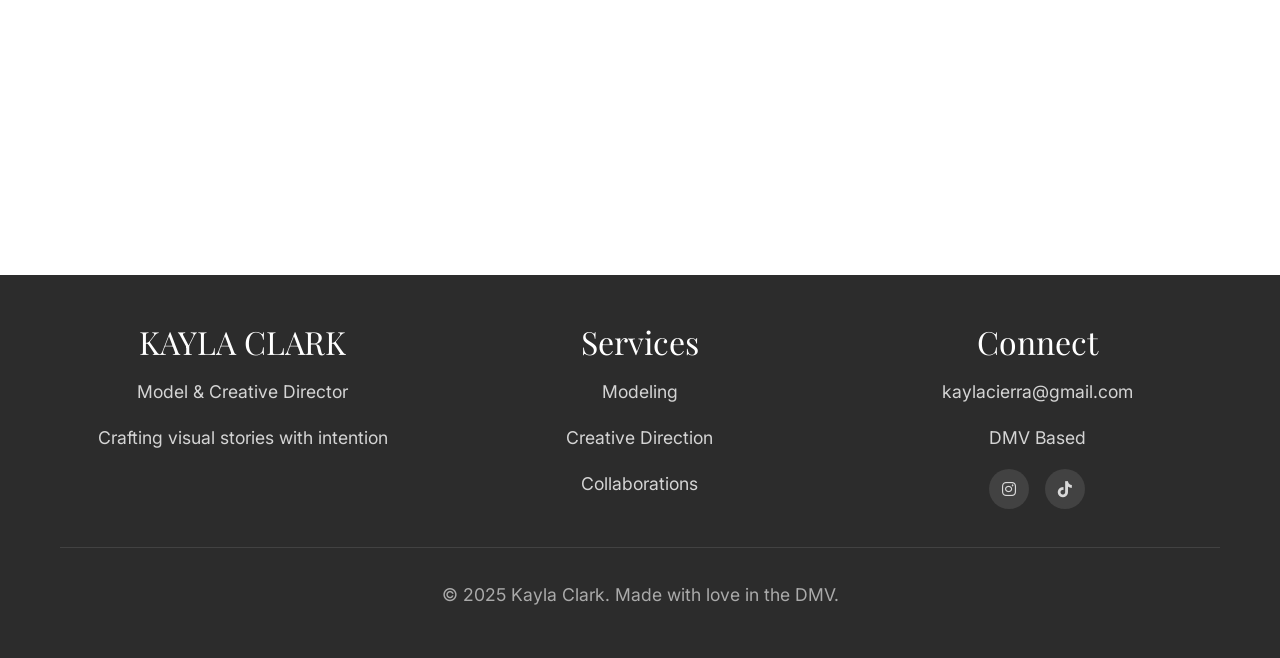
==== commit e718265c: "Add creative image design with hero backgrounds and photo collage Co-authored-by: curtpdc <251252679" ====
--- a/index.html
+++ b/index.html
@@ -50,8 +50,16 @@
 
     <!-- Hero Section -->
     <section id="home" class="hero">
-        <div class="video-background">
-            <!-- Video will be added via JavaScript for better performance -->
+        <div class="hero-image-collage">
+            <div class="collage-item collage-1">
+                <img src="images/portfolio/IMG_8812.PNG" alt="Kayla Clark Beauty">
+            </div>
+            <div class="collage-item collage-2">
+                <img src="images/portfolio/IMG_8817.JPG" alt="Kayla Clark Editorial">
+            </div>
+            <div class="collage-item collage-3">
+                <img src="images/portfolio/DSC08565EDIT.JPG" alt="Kayla Clark Portrait">
+            </div>
         </div>
         <div class="hero-content">
             <h1 class="hero-title">KAYLA CLARK</h1>
--- a/css/styles.css
+++ b/css/styles.css
@@ -157,9 +157,86 @@
     align-items: center;
     justify-content: center;
     position: relative;
-    background: linear-gradient(135deg, var(--secondary-color) 0%, #ffffff 100%);
+    background: linear-gradient(135deg, rgba(248, 248, 248, 0.95) 0%, rgba(255, 255, 255, 0.95) 100%), url('../images/hero-bg.jpg') center/cover no-repeat;
     overflow: hidden;
 }
+
+.hero::before {
+    content: '';
+    position: absolute;
+    top: 0;
+    left: 0;
+    right: 0;
+    bottom: 0;
+    background: radial-gradient(circle at 30% 50%, rgba(212, 175, 55, 0.1) 0%, transparent 50%);
+    z-index: 1;
+}
+
+/* Creative Hero Image Collage */
+.hero-image-collage {
+    position: absolute;
+    top: 0;
+    left: 0;
+    width: 100%;
+    height: 100%;
+    z-index: 0;
+    opacity: 0.15;
+}
+
+.collage-item {
+    position: absolute;
+    overflow: hidden;
+    border-radius: 20px;
+    box-shadow: 0 20px 60px rgba(0, 0, 0, 0.3);
+    animation: float 20s ease-in-out infinite;
+}
+
+.collage-item img {
+    width: 100%;
+    height: 100%;
+    object-fit: cover;
+    filter: grayscale(30%);
+}
+
+.collage-1 {
+    width: 300px;
+    height: 400px;
+    top: 10%;
+    left: 5%;
+    transform: rotate(-5deg);
+    animation-delay: 0s;
+}
+
+.collage-2 {
+    width: 250px;
+    height: 350px;
+    top: 50%;
+    right: 8%;
+    transform: rotate(8deg);
+    animation-delay: 5s;
+}
+
+.collage-3 {
+    width: 280px;
+    height: 380px;
+    bottom: 10%;
+    left: 50%;
+    transform: translateX(-50%) rotate(-3deg);
+    animation-delay: 10s;
+}
+
+@keyframes float {
+    0%, 100% {
+        transform: translateY(0) rotate(var(--rotation, 0deg));
+    }
+    50% {
+        transform: translateY(-20px) rotate(calc(var(--rotation, 0deg) + 2deg));
+    }
+}
+
+.collage-1 { --rotation: -5deg; }
+.collage-2 { --rotation: 8deg; }
+.collage-3 { --rotation: -3deg; }
 
 .hero-content {
     text-align: center;
@@ -269,12 +346,50 @@
     background: var(--accent-color);
 }
 
-/* Featured Work Grid */
+/* Featured Work Grid - Creative Masonry Layout */
 .work-grid {
     display: grid;
     grid-template-columns: repeat(auto-fit, minmax(300px, 1fr));
     gap: 2rem;
     margin-bottom: 3rem;
+}
+
+/* Creative Mosaic Layout Alternative */
+.work-grid.mosaic {
+    display: grid;
+    grid-template-columns: repeat(6, 1fr);
+    grid-auto-rows: 200px;
+    gap: 1rem;
+}
+
+.work-grid.mosaic .work-item:nth-child(1) {
+    grid-column: span 2;
+    grid-row: span 2;
+}
+
+.work-grid.mosaic .work-item:nth-child(2) {
+    grid-column: span 2;
+    grid-row: span 1;
+}
+
+.work-grid.mosaic .work-item:nth-child(3) {
+    grid-column: span 2;
+    grid-row: span 1;
+}
+
+.work-grid.mosaic .work-item:nth-child(4) {
+    grid-column: span 3;
+    grid-row: span 2;
+}
+
+.work-grid.mosaic .work-item:nth-child(5) {
+    grid-column: span 3;
+    grid-row: span 2;
+}
+
+.work-grid.mosaic .work-item:nth-child(6) {
+    grid-column: span 2;
+    grid-row: span 2;
 }
 
 .work-item {
@@ -361,6 +476,84 @@
 
 .about-image:hover img {
     transform: scale(1.05);
+}
+
+/* Decorative Frame for About Image */
+.image-frame {
+    position: absolute;
+    top: -10px;
+    left: -10px;
+    right: -10px;
+    bottom: -10px;
+    border: 3px solid var(--accent-color);
+    border-radius: 20px;
+    pointer-events: none;
+    opacity: 0;
+    transition: var(--transition-smooth);
+}
+
+.about-image:hover .image-frame {
+    opacity: 0.5;
+    top: -15px;
+    left: -15px;
+    right: -15px;
+    bottom: -15px;
+}
+
+/* Photo Gallery Section */
+.photo-gallery {
+    display: grid;
+    grid-template-columns: repeat(auto-fit, minmax(280px, 1fr));
+    gap: 1.5rem;
+    margin-top: 2rem;
+}
+
+.gallery-item {
+    position: relative;
+    overflow: hidden;
+    border-radius: 15px;
+    aspect-ratio: 3/4;
+    cursor: pointer;
+    transition: var(--transition-smooth);
+    box-shadow: 0 10px 30px rgba(0, 0, 0, 0.1);
+}
+
+.gallery-item.gallery-large {
+    grid-column: span 2;
+    aspect-ratio: 16/9;
+}
+
+.gallery-item.gallery-wide {
+    grid-column: span 2;
+}
+
+.gallery-item img {
+    width: 100%;
+    height: 100%;
+    object-fit: cover;
+    transition: var(--transition-slow);
+    filter: brightness(0.95);
+}
+
+.gallery-item:hover img {
+    transform: scale(1.08);
+    filter: brightness(1);
+}
+
+.gallery-item::after {
+    content: '';
+    position: absolute;
+    top: 0;
+    left: 0;
+    right: 0;
+    bottom: 0;
+    background: linear-gradient(to bottom, transparent 50%, rgba(0, 0, 0, 0.2) 100%);
+    opacity: 0;
+    transition: var(--transition-smooth);
+}
+
+.gallery-item:hover::after {
+    opacity: 1;
 }
 
 /* Creative Direction Preview */
@@ -742,4 +935,53 @@
 .mt-3 { margin-top: 3rem; }
 
 .hidden { display: none; }
-.visible { display: block; }+.visible { display: block; }
+
+/* Hero with Image Overlay */
+.hero-with-image {
+    position: relative;
+    background-attachment: fixed !important;
+    background-position: center !important;
+    background-size: cover !important;
+}
+
+.hero-with-image .hero-content {
+    position: relative;
+    z-index: 10;
+}
+
+/* Responsive adjustments for photo gallery */
+@media (max-width: 768px) {
+    .photo-gallery {
+        grid-template-columns: 1fr;
+    }
+    
+    .gallery-item.gallery-large,
+    .gallery-item.gallery-wide {
+        grid-column: span 1;
+    }
+    
+    .hero-image-collage {
+        opacity: 0.1;
+    }
+    
+    .collage-item {
+        width: 200px !important;
+        height: 280px !important;
+    }
+    
+    .collage-1 {
+        top: 5%;
+        left: 2%;
+    }
+    
+    .collage-2 {
+        top: 40%;
+        right: 2%;
+    }
+    
+    .collage-3 {
+        bottom: 5%;
+        left: 50%;
+    }
+}
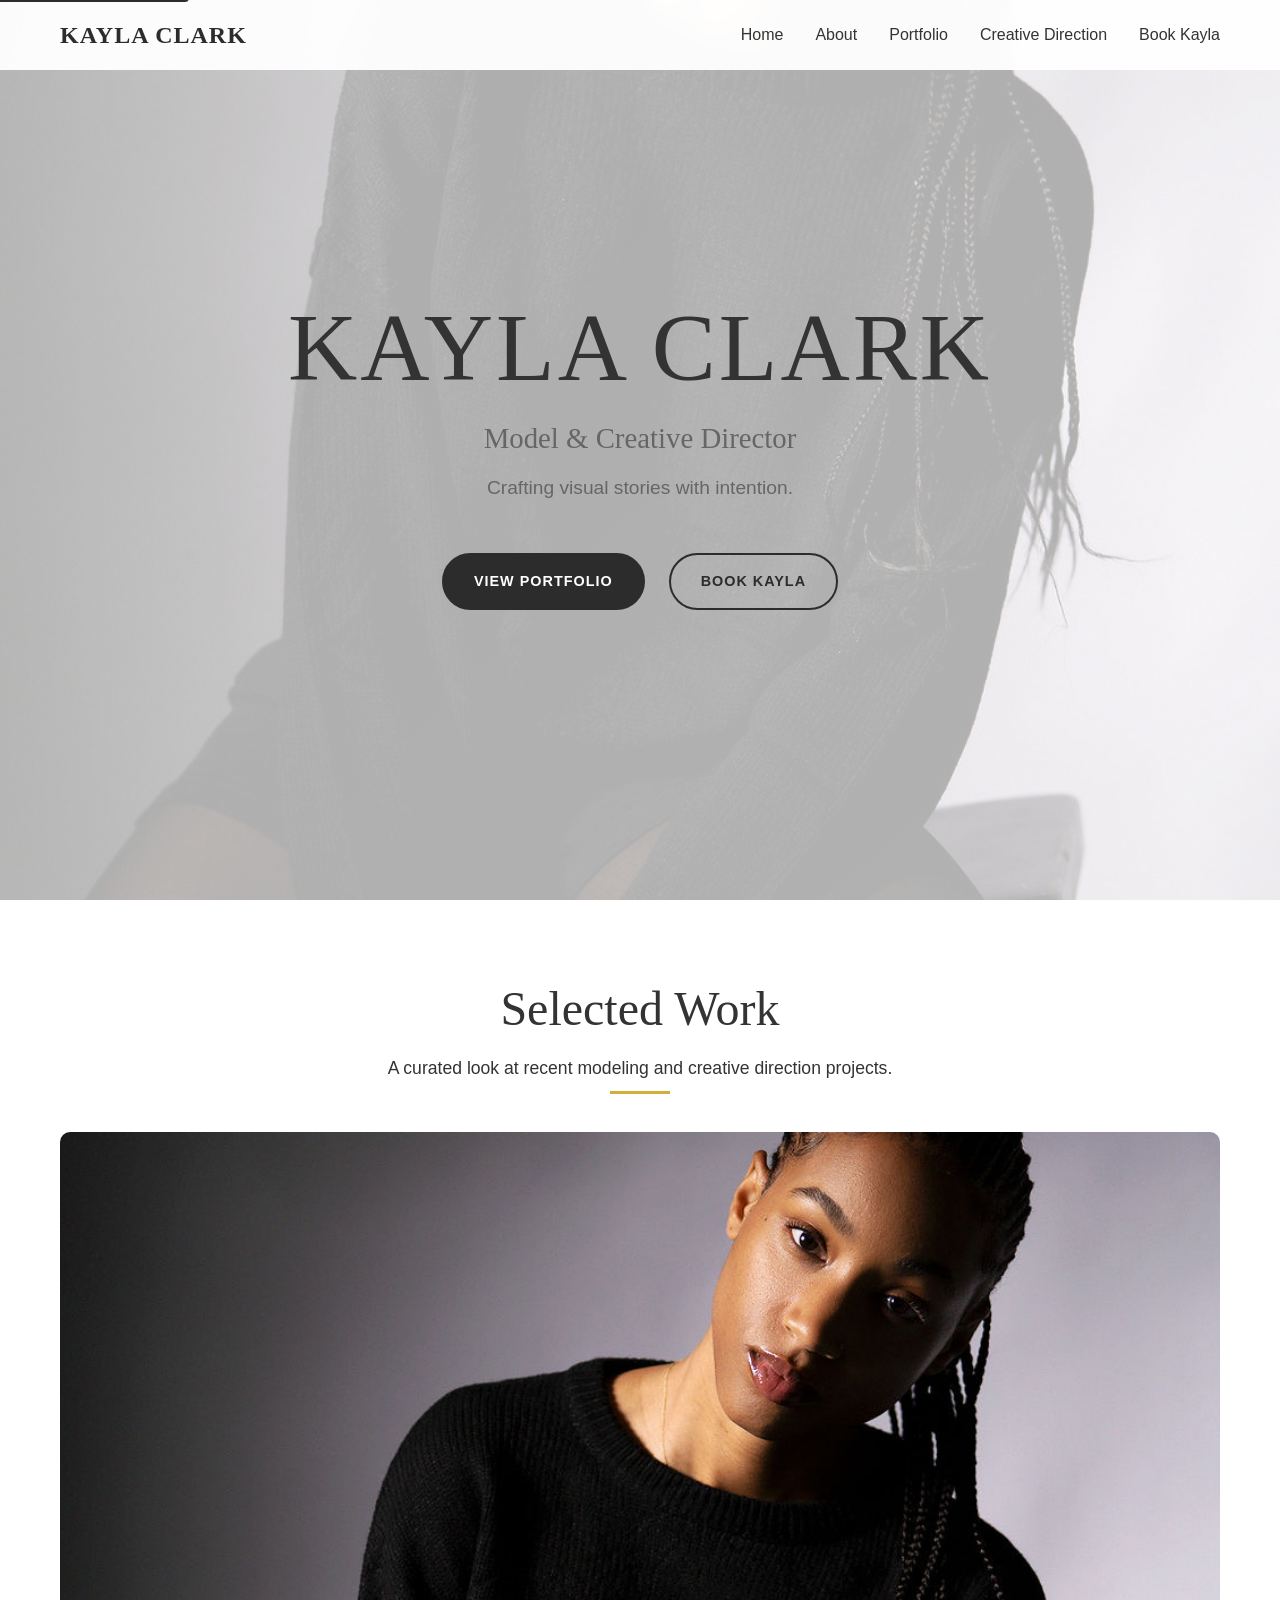
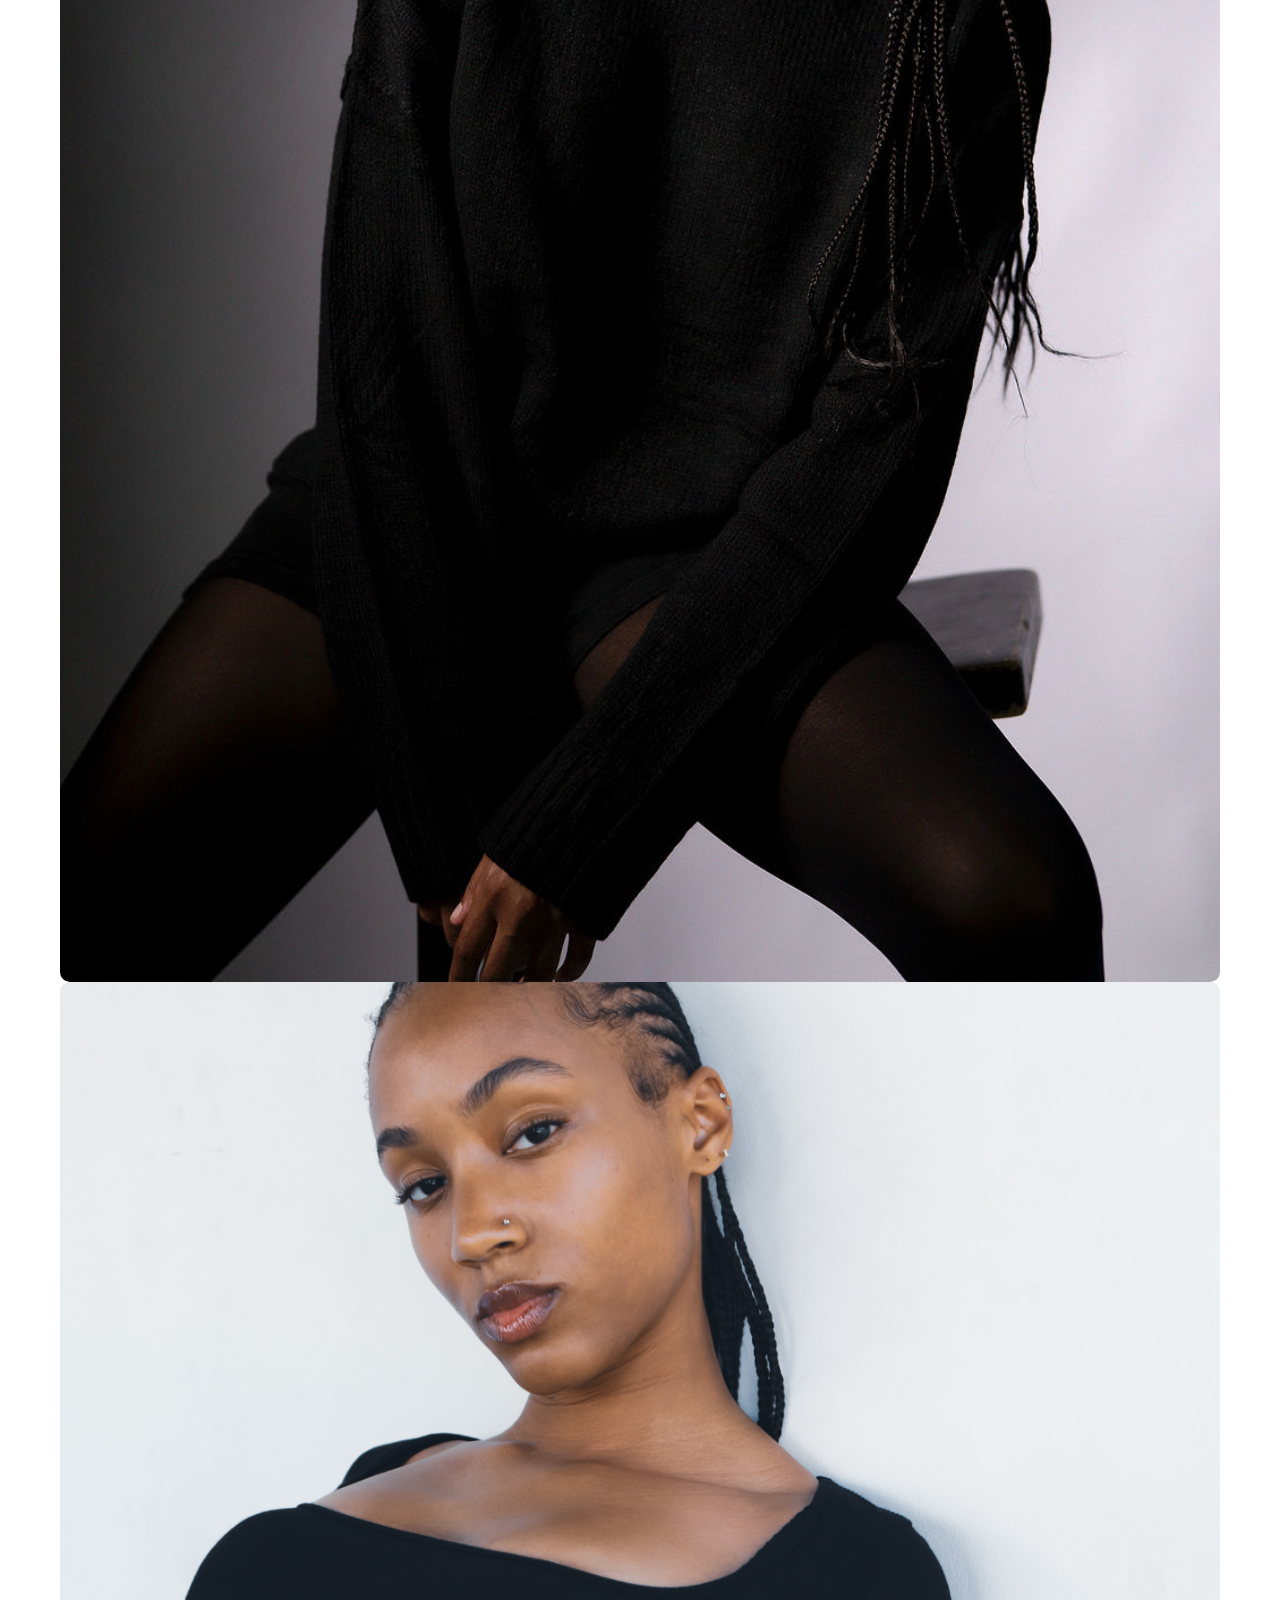
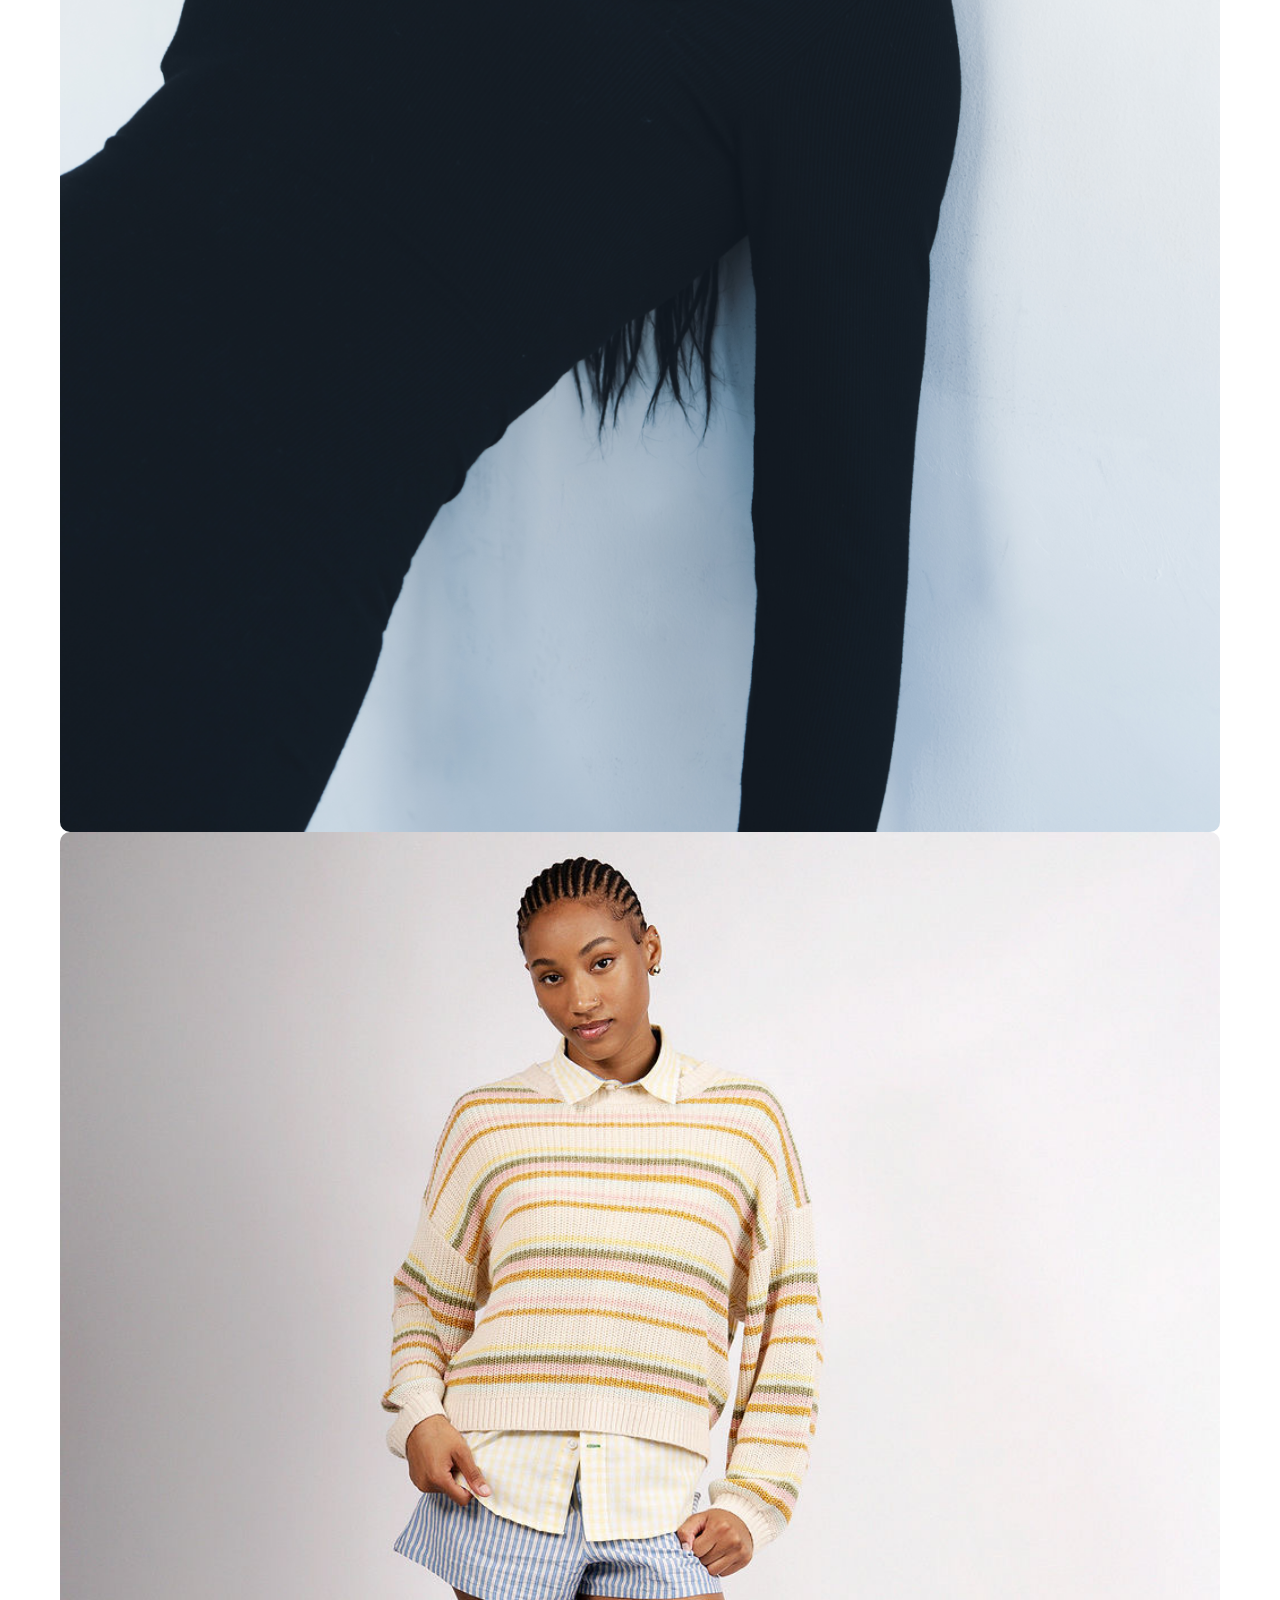
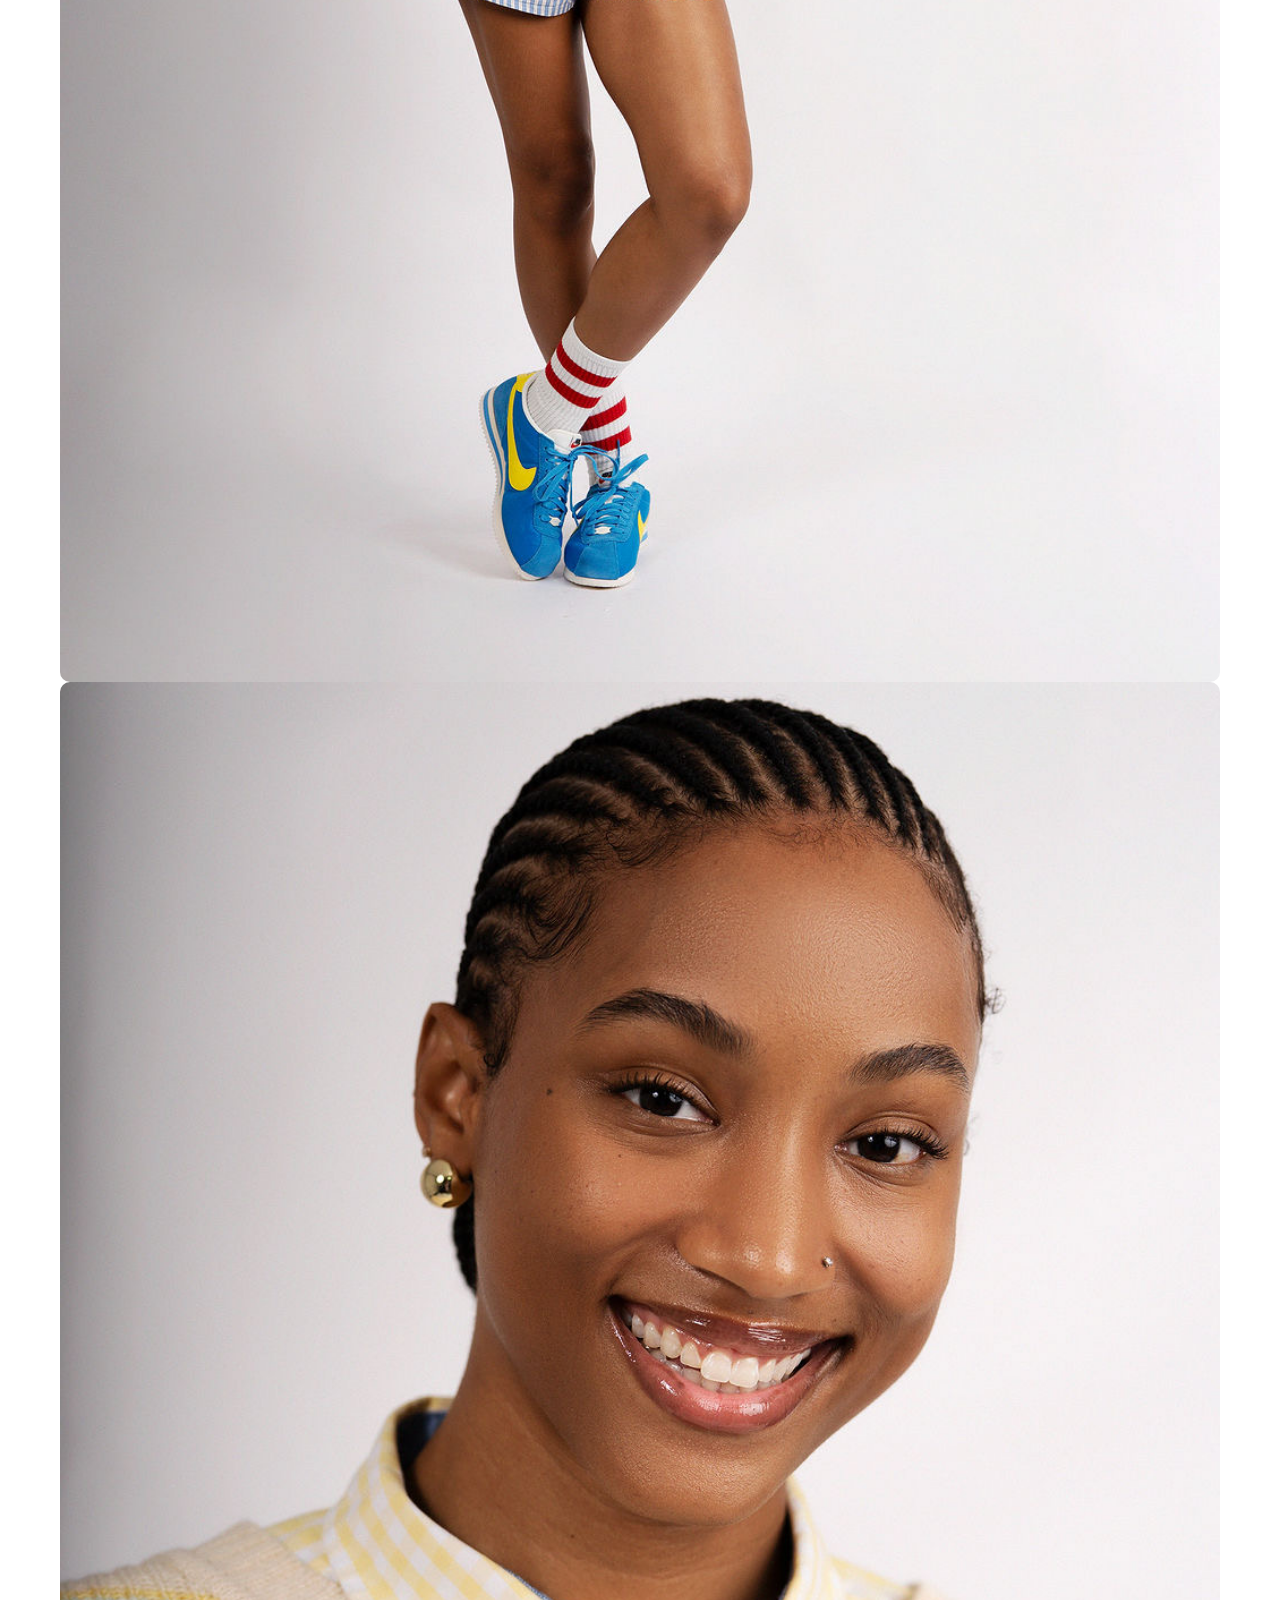
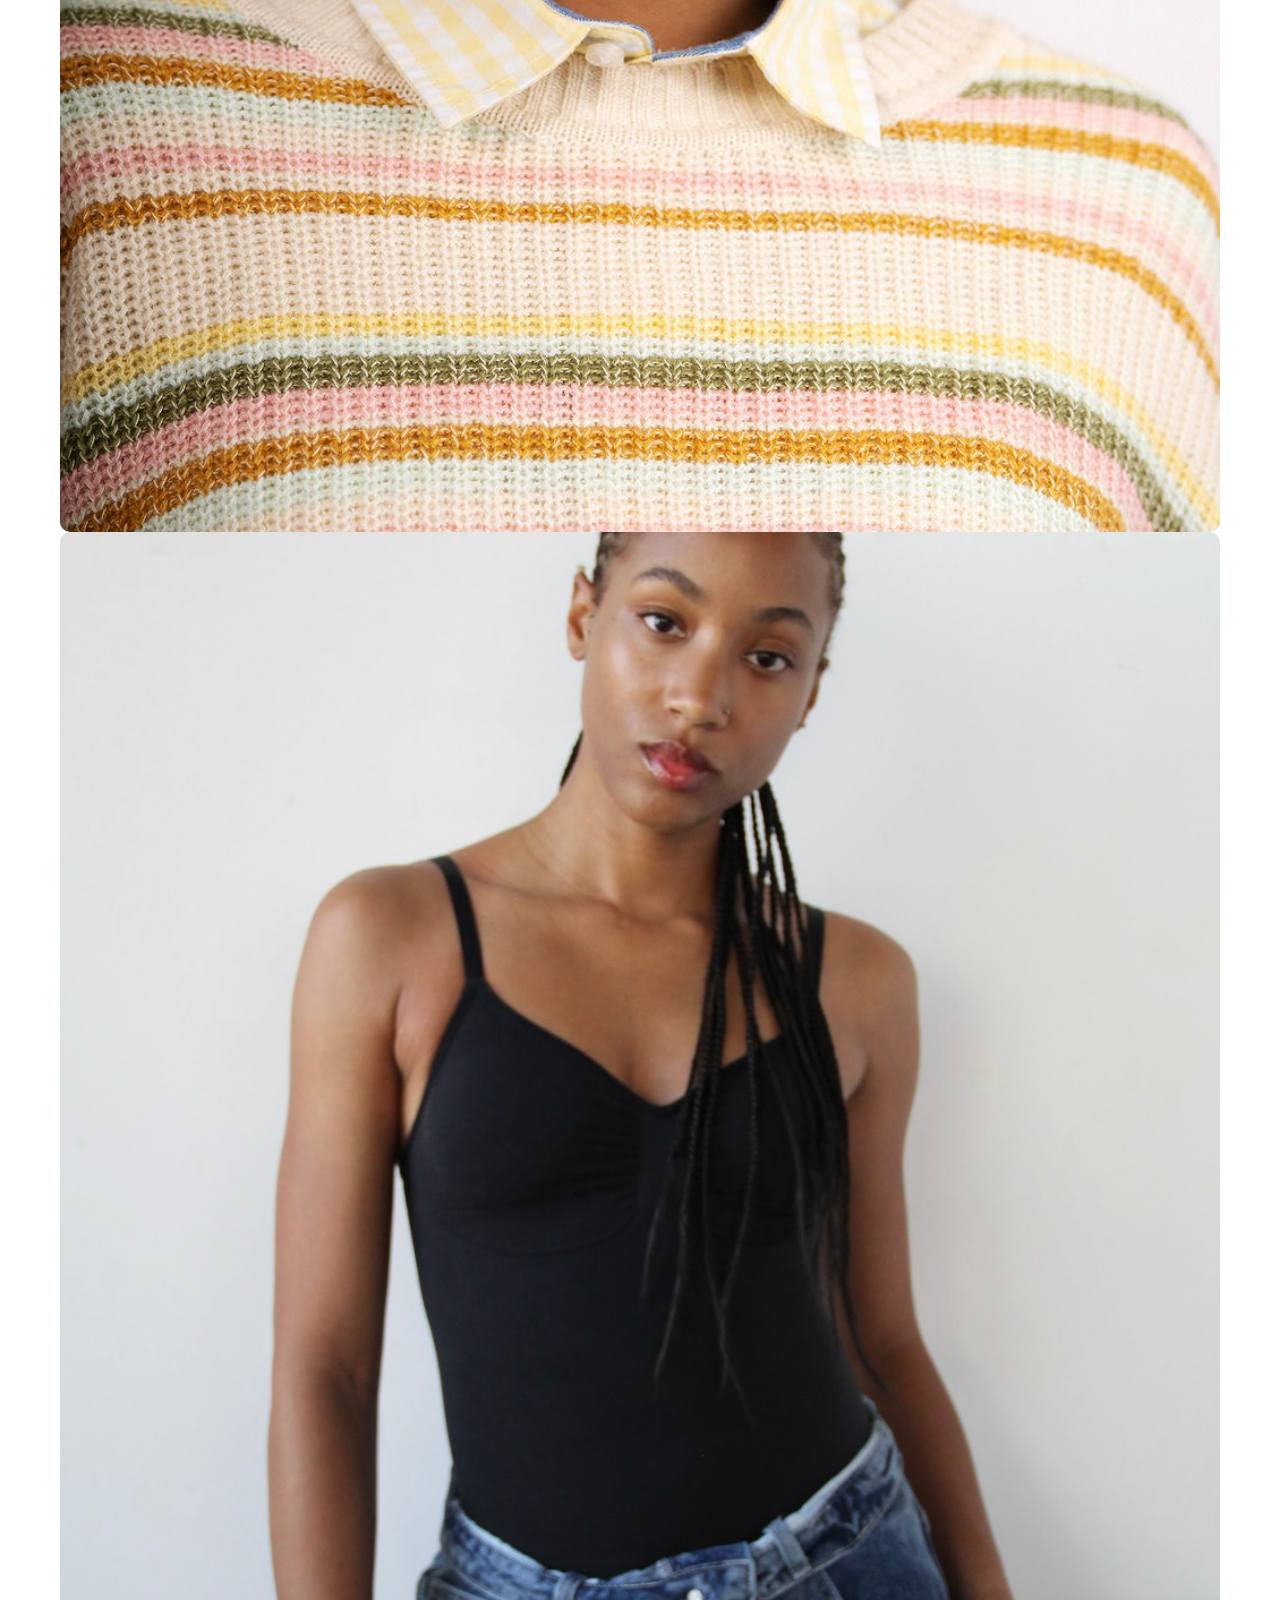
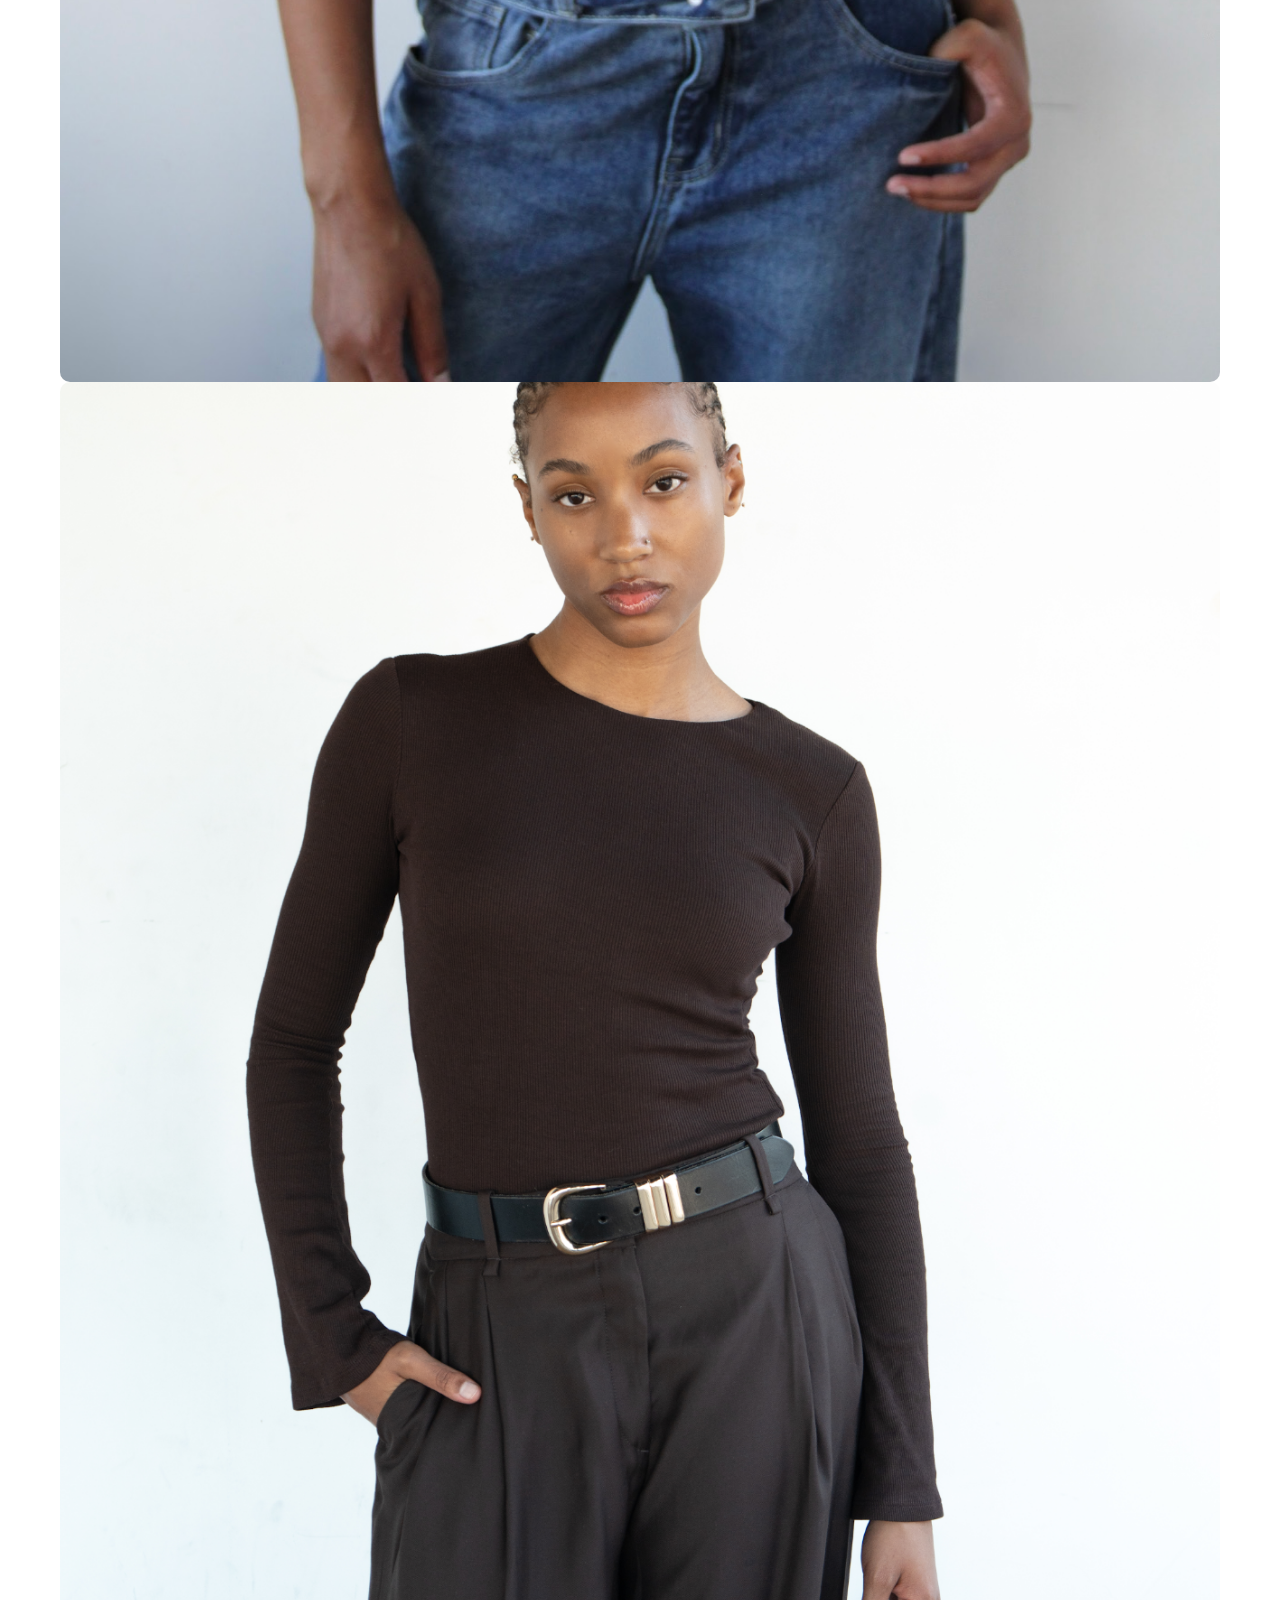
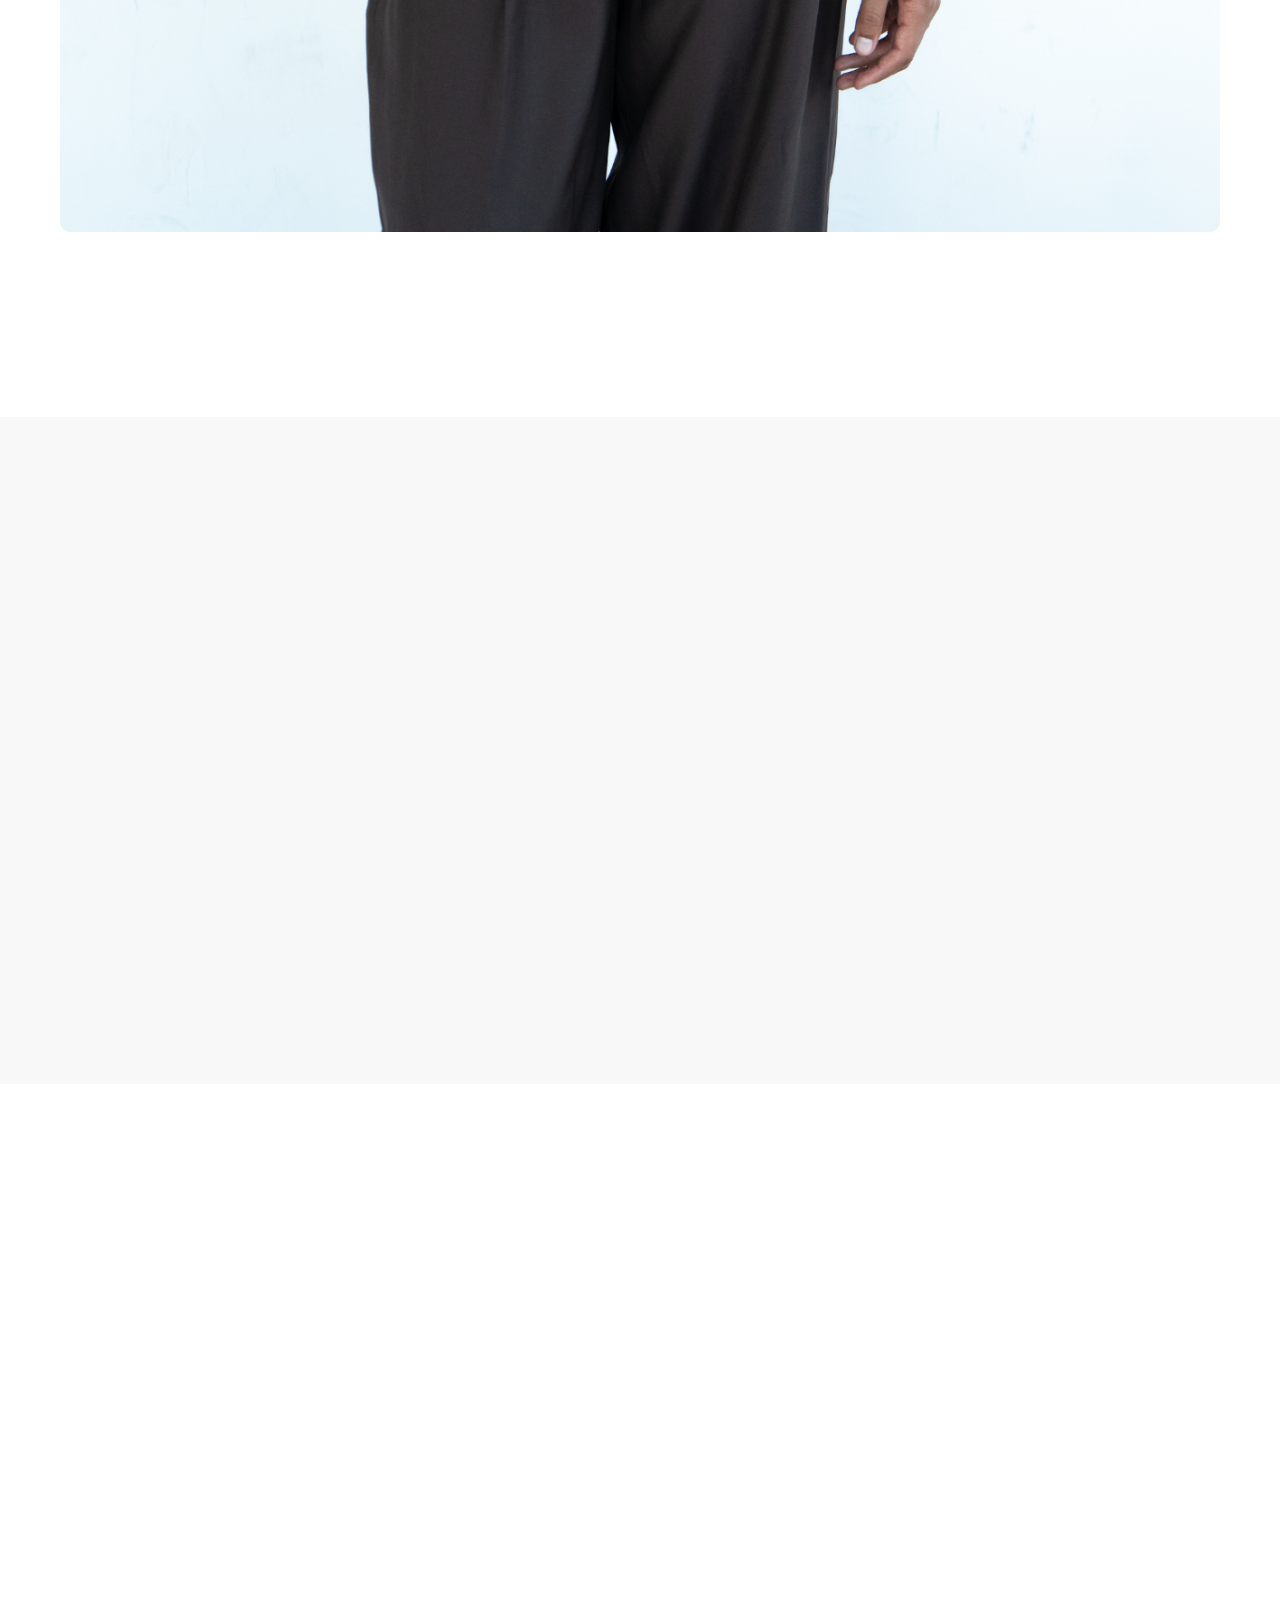
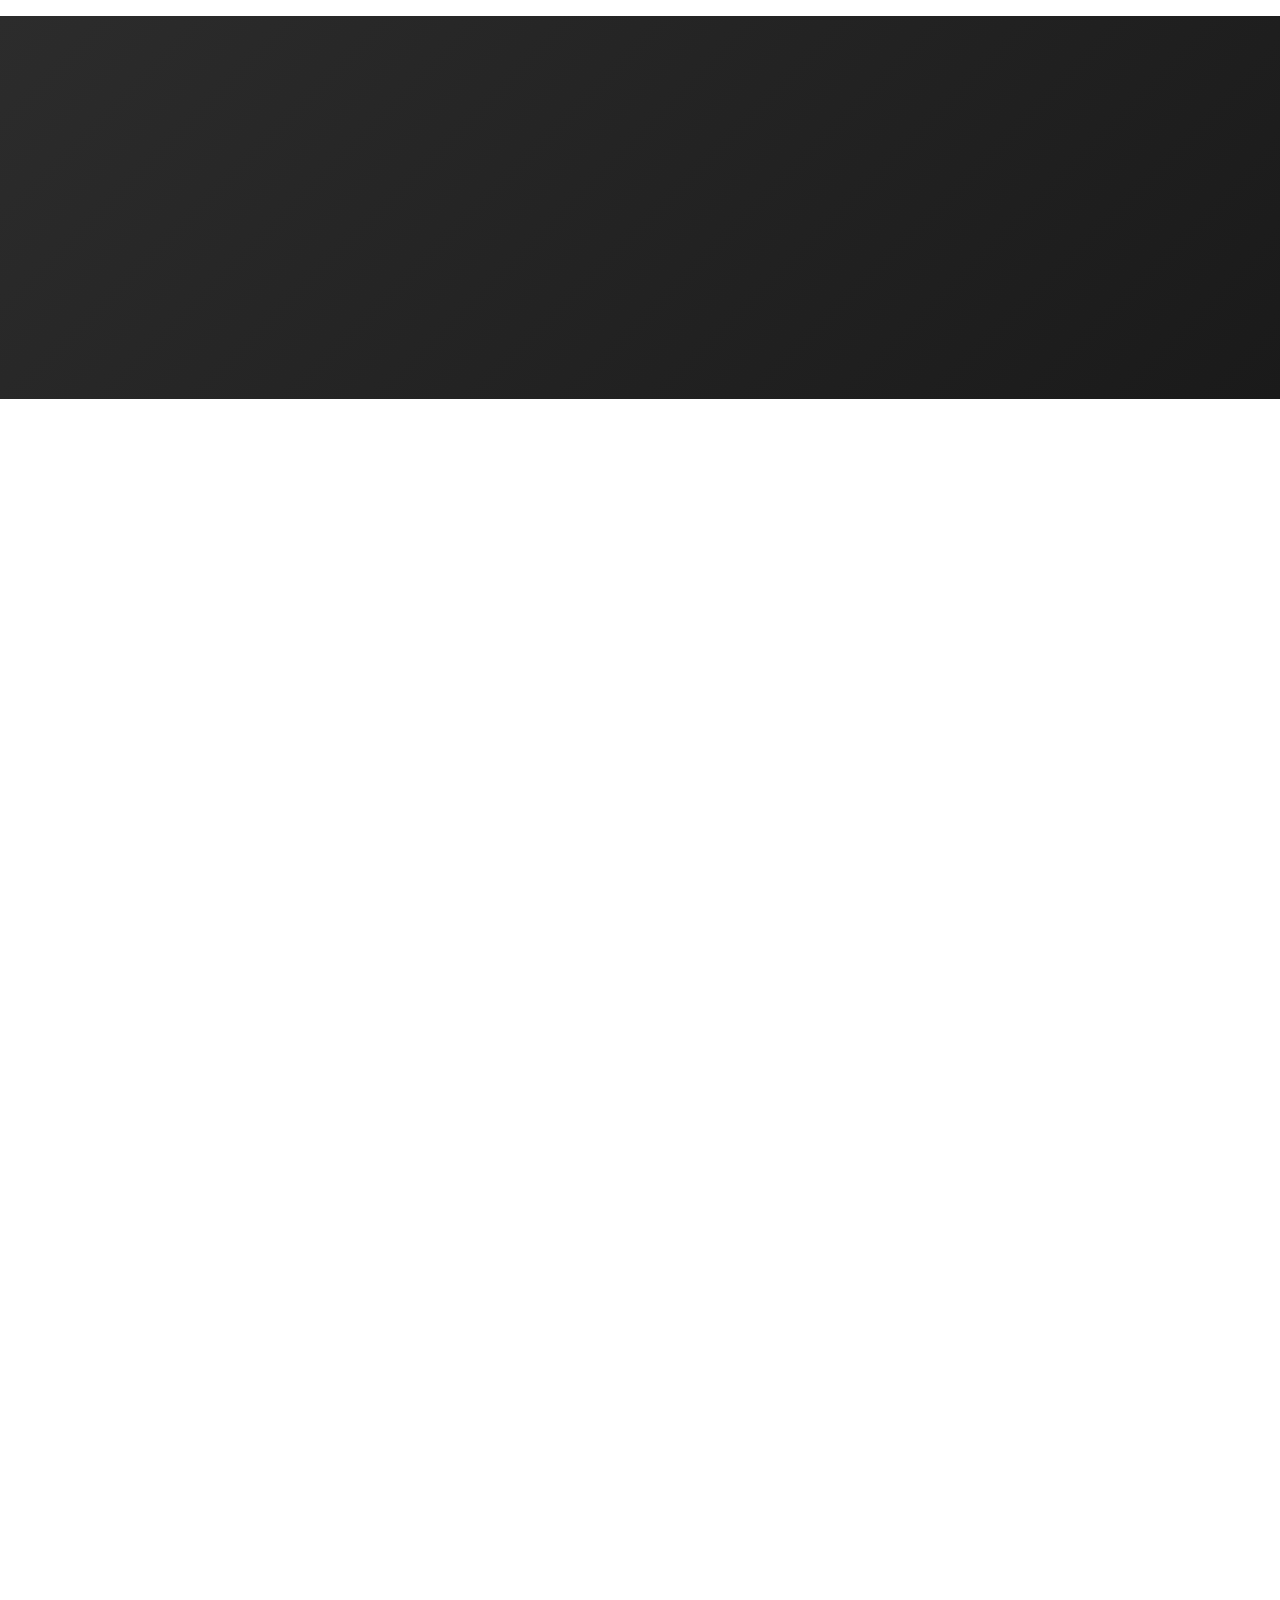
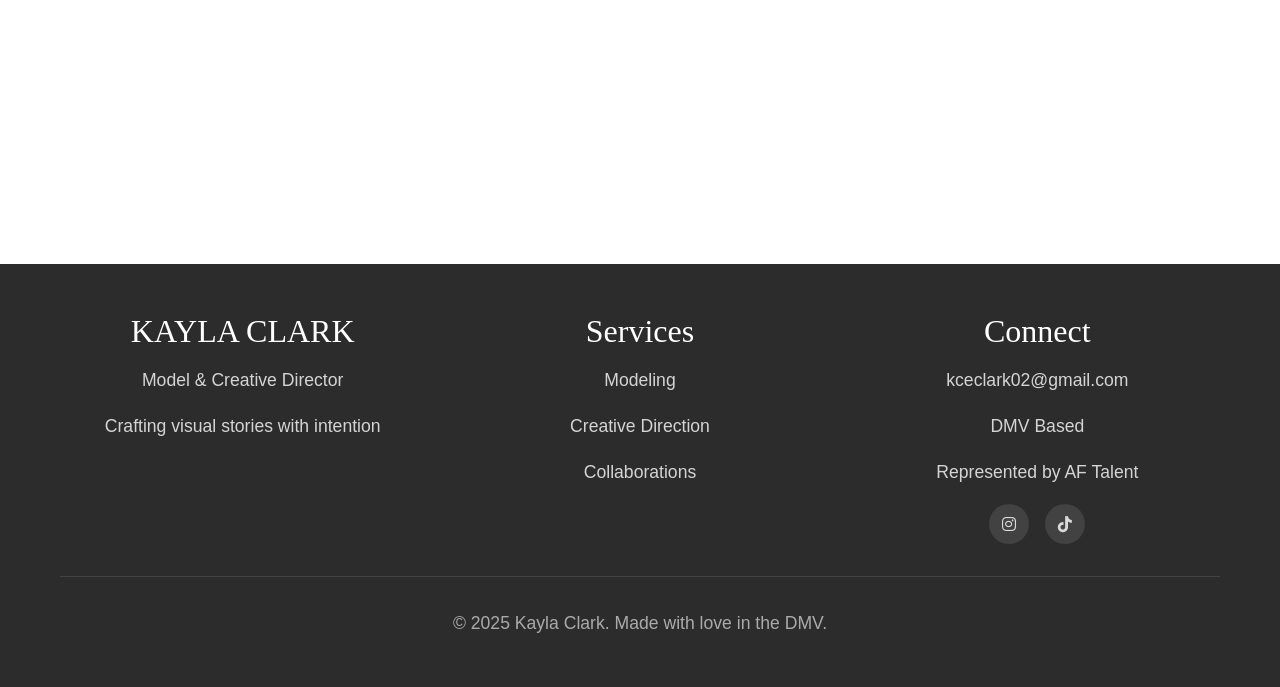
==== commit 30917a08: "Initial commit Created from https://vercel.com/new" ====
--- a/index.html
+++ b/index.html
@@ -7,11 +7,41 @@
     <meta name="description" content="Kayla Clark is a DMV-based model and creative director known for blending elegance, emotion, and intentional storytelling. Professional modeling and creative direction services.">
     <meta name="keywords" content="model, creative director, DMV, Washington DC, photography, fashion, editorial, commercial, beauty">
     
+    <!-- Security -->
+    <meta http-equiv="Content-Security-Policy" content="default-src 'self'; script-src 'self' 'unsafe-inline' https://cdnjs.cloudflare.com; style-src 'self' 'unsafe-inline' https://fonts.googleapis.com https://cdnjs.cloudflare.com; font-src 'self' https://fonts.gstatic.com https://cdnjs.cloudflare.com; img-src 'self' data: https:; connect-src 'self'; frame-ancestors 'none'; base-uri 'self'; form-action 'self';">
+    <meta http-equiv="X-Content-Type-Options" content="nosniff">
+    <meta http-equiv="X-Frame-Options" content="DENY">
+    <meta http-equiv="X-XSS-Protection" content="1; mode=block">
+    <meta name="referrer" content="strict-origin-when-cross-origin">
+    
     <!-- Open Graph Meta Tags -->
     <meta property="og:title" content="Kayla Clark - Model & Creative Director">
     <meta property="og:description" content="DMV-based model and creative director crafting visual stories with intention.">
     <meta property="og:type" content="website">
     <meta property="og:url" content="https://kaylaclark.com">
+    <meta property="og:image" content="https://kaylaclark.com/images/about/kayla-portrait.jpg">
+    
+    <!-- Twitter Card Meta Tags -->
+    <meta name="twitter:card" content="summary_large_image">
+    <meta name="twitter:title" content="Kayla Clark - Model & Creative Director">
+    <meta name="twitter:description" content="DMV-based model and creative director crafting visual stories with intention.">
+    <meta name="twitter:image" content="https://kaylaclark.com/images/about/kayla-portrait.jpg">
+    
+    <!-- PWA Meta Tags -->
+    <meta name="theme-color" content="#2c2c2c">
+    <meta name="apple-mobile-web-app-capable" content="yes">
+    <meta name="apple-mobile-web-app-status-bar-style" content="black-translucent">
+    <meta name="apple-mobile-web-app-title" content="Kayla Clark">
+    <link rel="manifest" href="/manifest.json">
+    
+    <!-- Favicons -->
+    <link rel="icon" type="image/png" sizes="32x32" href="/images/icons/icon-32x32.png">
+    <link rel="icon" type="image/png" sizes="16x16" href="/images/icons/icon-16x16.png">
+    <link rel="apple-touch-icon" sizes="180x180" href="/images/icons/apple-touch-icon.png">
+    
+    <!-- Preload critical resources -->
+    <link rel="preload" href="css/styles.css" as="style">
+    <link rel="preload" href="js/main.js" as="script">
     
     <!-- Fonts -->
     <link rel="preconnect" href="https://fonts.googleapis.com">
@@ -27,10 +57,35 @@
     
     <!-- Styles -->
     <link rel="stylesheet" href="css/styles.css">
+    
+    <!-- Structured Data for SEO -->
+    <script type="application/ld+json">
+    {
+      "@context": "https://schema.org",
+      "@type": "Person",
+      "name": "Kayla Clark",
+      "jobTitle": "Model & Creative Director",
+      "description": "DMV-based model and creative director known for blending elegance, emotion, and intentional storytelling",
+      "url": "https://kaylaclark.com",
+      "image": "https://kaylaclark.com/images/about/kayla-portrait.jpg",
+      "email": "kceclark02@gmail.com",
+      "address": {
+        "@type": "PostalAddress",
+        "addressRegion": "DMV"
+      },
+      "sameAs": [
+        "https://instagram.com/kayla.c1erra.offical"
+      ],
+      "knowsAbout": ["Fashion Modeling", "Beauty Photography", "Editorial Photography", "Creative Direction", "Brand Campaigns", "Visual Storytelling"]
+    }
+    </script>
 </head>
 <body>
+    <!-- Skip to main content for accessibility -->
+    <a href="#main-content" class="skip-link">Skip to main content</a>
+    
     <!-- Navigation -->
-    <nav class="navbar">
+    <nav class="navbar" role="navigation" aria-label="Main navigation">
         <div class="nav-container">
             <a href="#home" class="logo">KAYLA CLARK</a>
             <ul class="nav-menu">
@@ -40,7 +95,7 @@
                 <li><a href="#creative-direction" class="nav-link">Creative Direction</a></li>
                 <li><a href="#contact" class="nav-link">Book Kayla</a></li>
             </ul>
-            <div class="hamburger">
+            <div class="hamburger" aria-label="Toggle navigation menu" role="button" tabindex="0">
                 <span></span>
                 <span></span>
                 <span></span>
@@ -50,18 +105,10 @@
 
     <!-- Hero Section -->
     <section id="home" class="hero">
-        <div class="hero-image-collage">
-            <div class="collage-item collage-1">
-                <img src="images/portfolio/IMG_8812.PNG" alt="Kayla Clark Beauty">
-            </div>
-            <div class="collage-item collage-2">
-                <img src="images/portfolio/IMG_8817.JPG" alt="Kayla Clark Editorial">
-            </div>
-            <div class="collage-item collage-3">
-                <img src="images/portfolio/DSC08565EDIT.JPG" alt="Kayla Clark Portrait">
-            </div>
-        </div>
-        <div class="hero-content">
+        <div class="hero-background" aria-hidden="true">
+            <img src="images/beauty/beauty-1.jpg" alt="" loading="eager">
+        </div>
+        <div class="hero-content" id="main-content">
             <h1 class="hero-title">KAYLA CLARK</h1>
             <h2 class="hero-subtitle">Model & Creative Director</h2>
             <p class="hero-description">Crafting visual stories with intention.</p>
@@ -81,7 +128,10 @@
             </div>
             <div class="work-grid fade-in">
                 <div class="work-item" data-category="beauty">
-                    <img src="images/portfolio/IMG_8812.PNG" alt="Soft Glam Beauty">
+                    <img src="images/beauty/beauty-1.jpg" alt="Soft Glam Beauty" loading="lazy" onerror="this.style.display='none'; this.nextElementSibling.style.display='flex';">
+                    <div class="placeholder-image" style="width: 100%; height: 100%; display: none;">
+                        <span>Soft Glam Beauty</span>
+                    </div>
                     <div class="work-overlay">
                         <div class="work-info">
                             <h3>Soft Glam Beauty</h3>
@@ -90,7 +140,10 @@
                     </div>
                 </div>
                 <div class="work-item" data-category="editorial">
-                    <img src="images/portfolio/IMG_8817.JPG" alt="Urban Editorial">
+                    <img src="images/editorial/editorial-1.jpg" alt="Urban Editorial" loading="lazy" onerror="this.style.display='none'; this.nextElementSibling.style.display='flex';">
+                    <div class="placeholder-image" style="width: 100%; height: 100%; display: none;">
+                        <span>Urban Editorial</span>
+                    </div>
                     <div class="work-overlay">
                         <div class="work-info">
                             <h3>Urban Editorial</h3>
@@ -99,7 +152,10 @@
                     </div>
                 </div>
                 <div class="work-item" data-category="commercial">
-                    <img src="images/portfolio/IMG_8815.JPG" alt="Brand Campaign">
+                    <img src="images/commercial/commercial-1.jpg" alt="Brand Campaign" loading="lazy" onerror="this.style.display='none'; this.nextElementSibling.style.display='flex';">
+                    <div class="placeholder-image" style="width: 100%; height: 100%; display: none;">
+                        <span>Brand Campaign</span>
+                    </div>
                     <div class="work-overlay">
                         <div class="work-info">
                             <h3>Brand Campaign</h3>
@@ -108,7 +164,10 @@
                     </div>
                 </div>
                 <div class="work-item" data-category="creative-direction">
-                    <img src="images/portfolio/IMG_8828.PNG" alt="Vintage Concept">
+                    <img src="images/creative-direction/vintage-barbie.jpg" alt="Vintage Concept" loading="lazy" onerror="this.style.display='none'; this.nextElementSibling.style.display='flex';">
+                    <div class="placeholder-image" style="width: 100%; height: 100%; display: none;">
+                        <span>Vintage Concept</span>
+                    </div>
                     <div class="work-overlay">
                         <div class="work-info">
                             <h3>Vintage Concept</h3>
@@ -117,7 +176,10 @@
                     </div>
                 </div>
                 <div class="work-item" data-category="beauty">
-                    <img src="images/portfolio/DSC08565EDIT.JPG" alt="Golden Hour Beauty">
+                    <img src="images/beauty/beauty-2.jpg" alt="Golden Hour Beauty" loading="lazy" onerror="this.style.display='none'; this.nextElementSibling.style.display='flex';">
+                    <div class="placeholder-image" style="width: 100%; height: 100%; display: none;">
+                        <span>Golden Hour Beauty</span>
+                    </div>
                     <div class="work-overlay">
                         <div class="work-info">
                             <h3>Golden Hour Beauty</h3>
@@ -126,7 +188,10 @@
                     </div>
                 </div>
                 <div class="work-item" data-category="editorial">
-                    <img src="images/portfolio/IMG_8818.JPG" alt="High Fashion Editorial">
+                    <img src="images/editorial/editorial-2.jpg" alt="High Fashion Editorial" loading="lazy" onerror="this.style.display='none'; this.nextElementSibling.style.display='flex';">
+                    <div class="placeholder-image" style="width: 100%; height: 100%; display: none;">
+                        <span>High Fashion Editorial</span>
+                    </div>
                     <div class="work-overlay">
                         <div class="work-info">
                             <h3>High Fashion Editorial</h3>
@@ -153,7 +218,10 @@
                     <a href="about.html" class="btn btn-primary">Meet Kayla</a>
                 </div>
                 <div class="about-image">
-                    <img src="images/portfolio/IMG_8813.PNG" alt="Kayla Clark - Professional Portrait">
+                    <img src="images/about/kayla-portrait.jpg" alt="Kayla Clark - Professional Portrait" loading="lazy" onerror="this.style.display='none'; this.nextElementSibling.style.display='flex';">
+                    <div class="placeholder-image" style="width: 100%; height: 500px; display: none;">
+                        <span>Kayla Clark<br>Professional Portrait</span>
+                    </div>
                 </div>
             </div>
         </div>
@@ -228,13 +296,13 @@
             <div class="text-center mt-3 fade-in">
                 <div class="contact-info">
                     <p><strong>Direct Contact:</strong></p>
-                    <p>Email: <a href="mailto:kaylacierra@gmail.com">kaylacierra@gmail.com</a></p>
+                    <p>Email: <a href="mailto:kceclark02@gmail.com">kceclark02@gmail.com</a></p>
                     <p>Location: DMV Based</p>
                     <div class="social-links">
-                        <a href="https://instagram.com/kaylacierra" target="_blank" class="social-link">
+                        <a href="https://instagram.com/kayla.c1erra.offical" target="_blank" class="social-link">
                             <i class="fab fa-instagram"></i>
                         </a>
-                        <a href="https://tiktok.com/@kaylacierra" target="_blank" class="social-link">
+                        <a class="social-link">
                             <i class="fab fa-tiktok"></i>
                         </a>
                     </div>
@@ -260,13 +328,14 @@
                 </div>
                 <div class="footer-section">
                     <h3>Connect</h3>
-                    <p><a href="mailto:kaylacierra@gmail.com">kaylacierra@gmail.com</a></p>
+                    <p><a href="mailto:kceclark02@gmail.com">kceclark02@gmail.com</a></p>
                     <p>DMV Based</p>
+                    <p>Represented by AF Talent</p>
                     <div class="social-links">
-                        <a href="https://instagram.com/kaylacierra" target="_blank" class="social-link">
+                        <a href="https://instagram.com/kayla.c1erra.offical" target="_blank" class="social-link">
                             <i class="fab fa-instagram"></i>
                         </a>
-                        <a href="https://tiktok.com/@kaylacierra" target="_blank" class="social-link">
+                        <a class="social-link">
                             <i class="fab fa-tiktok"></i>
                         </a>
                     </div>
@@ -280,5 +349,20 @@
 
     <!-- JavaScript -->
     <script src="js/main.js"></script>
+    
+    <!-- Service Worker Registration -->
+    <script>
+        if ('serviceWorker' in navigator) {
+            window.addEventListener('load', () => {
+                navigator.serviceWorker.register('/sw.js')
+                    .then(registration => {
+                        console.log('SW registered:', registration);
+                    })
+                    .catch(error => {
+                        console.log('SW registration failed:', error);
+                    });
+            });
+        }
+    </script>
 </body>
 </html>
--- a/css/styles.css
+++ b/css/styles.css
@@ -60,6 +60,24 @@
     scroll-behavior: smooth;
 }
 
+/* Skip Link for Accessibility */
+.skip-link {
+    position: absolute;
+    top: -40px;
+    left: 0;
+    background: var(--primary-color);
+    color: var(--white);
+    padding: 8px 16px;
+    text-decoration: none;
+    z-index: 10000;
+    border-radius: 0 0 4px 0;
+    font-weight: 600;
+}
+
+.skip-link:focus {
+    top: 0;
+}
+
 /* Container */
 .container {
     max-width: 1200px;
@@ -157,86 +175,9 @@
     align-items: center;
     justify-content: center;
     position: relative;
-    background: linear-gradient(135deg, rgba(248, 248, 248, 0.95) 0%, rgba(255, 255, 255, 0.95) 100%), url('../images/hero-bg.jpg') center/cover no-repeat;
+    background: linear-gradient(135deg, var(--secondary-color) 0%, #ffffff 100%);
     overflow: hidden;
 }
-
-.hero::before {
-    content: '';
-    position: absolute;
-    top: 0;
-    left: 0;
-    right: 0;
-    bottom: 0;
-    background: radial-gradient(circle at 30% 50%, rgba(212, 175, 55, 0.1) 0%, transparent 50%);
-    z-index: 1;
-}
-
-/* Creative Hero Image Collage */
-.hero-image-collage {
-    position: absolute;
-    top: 0;
-    left: 0;
-    width: 100%;
-    height: 100%;
-    z-index: 0;
-    opacity: 0.15;
-}
-
-.collage-item {
-    position: absolute;
-    overflow: hidden;
-    border-radius: 20px;
-    box-shadow: 0 20px 60px rgba(0, 0, 0, 0.3);
-    animation: float 20s ease-in-out infinite;
-}
-
-.collage-item img {
-    width: 100%;
-    height: 100%;
-    object-fit: cover;
-    filter: grayscale(30%);
-}
-
-.collage-1 {
-    width: 300px;
-    height: 400px;
-    top: 10%;
-    left: 5%;
-    transform: rotate(-5deg);
-    animation-delay: 0s;
-}
-
-.collage-2 {
-    width: 250px;
-    height: 350px;
-    top: 50%;
-    right: 8%;
-    transform: rotate(8deg);
-    animation-delay: 5s;
-}
-
-.collage-3 {
-    width: 280px;
-    height: 380px;
-    bottom: 10%;
-    left: 50%;
-    transform: translateX(-50%) rotate(-3deg);
-    animation-delay: 10s;
-}
-
-@keyframes float {
-    0%, 100% {
-        transform: translateY(0) rotate(var(--rotation, 0deg));
-    }
-    50% {
-        transform: translateY(-20px) rotate(calc(var(--rotation, 0deg) + 2deg));
-    }
-}
-
-.collage-1 { --rotation: -5deg; }
-.collage-2 { --rotation: 8deg; }
-.collage-3 { --rotation: -3deg; }
 
 .hero-content {
     text-align: center;
@@ -250,27 +191,24 @@
     font-weight: 300;
     letter-spacing: 3px;
     margin-bottom: 1rem;
-    opacity: 0;
-    transform: translateY(50px);
-    animation: fadeInUp 1s ease-out 0.5s forwards;
+    opacity: 1;
+    transform: translateY(0);
 }
 
 .hero-subtitle {
     font-size: clamp(1.2rem, 3vw, 1.8rem);
     color: var(--text-light);
     margin-bottom: 1rem;
-    opacity: 0;
-    transform: translateY(30px);
-    animation: fadeInUp 1s ease-out 0.8s forwards;
+    opacity: 1;
+    transform: translateY(0);
 }
 
 .hero-description {
     font-size: 1.2rem;
     color: var(--text-light);
     margin-bottom: 3rem;
-    opacity: 0;
-    transform: translateY(30px);
-    animation: fadeInUp 1s ease-out 1.1s forwards;
+    opacity: 1;
+    transform: translateY(0);
 }
 
 .hero-buttons {
@@ -278,6 +216,30 @@
     gap: 1.5rem;
     justify-content: center;
     flex-wrap: wrap;
+    opacity: 1;
+    transform: translateY(0);
+}
+
+/* Animated versions for when JS is enabled */
+.js .hero-title {
+    opacity: 0;
+    transform: translateY(50px);
+    animation: fadeInUp 1s ease-out 0.5s forwards;
+}
+
+.js .hero-subtitle {
+    opacity: 0;
+    transform: translateY(30px);
+    animation: fadeInUp 1s ease-out 0.8s forwards;
+}
+
+.js .hero-description {
+    opacity: 0;
+    transform: translateY(30px);
+    animation: fadeInUp 1s ease-out 1.1s forwards;
+}
+
+.js .hero-buttons {
     opacity: 0;
     transform: translateY(30px);
     animation: fadeInUp 1s ease-out 1.4s forwards;
@@ -346,50 +308,12 @@
     background: var(--accent-color);
 }
 
-/* Featured Work Grid - Creative Masonry Layout */
+/* Featured Work Grid */
 .work-grid {
     display: grid;
     grid-template-columns: repeat(auto-fit, minmax(300px, 1fr));
     gap: 2rem;
     margin-bottom: 3rem;
-}
-
-/* Creative Mosaic Layout Alternative */
-.work-grid.mosaic {
-    display: grid;
-    grid-template-columns: repeat(6, 1fr);
-    grid-auto-rows: 200px;
-    gap: 1rem;
-}
-
-.work-grid.mosaic .work-item:nth-child(1) {
-    grid-column: span 2;
-    grid-row: span 2;
-}
-
-.work-grid.mosaic .work-item:nth-child(2) {
-    grid-column: span 2;
-    grid-row: span 1;
-}
-
-.work-grid.mosaic .work-item:nth-child(3) {
-    grid-column: span 2;
-    grid-row: span 1;
-}
-
-.work-grid.mosaic .work-item:nth-child(4) {
-    grid-column: span 3;
-    grid-row: span 2;
-}
-
-.work-grid.mosaic .work-item:nth-child(5) {
-    grid-column: span 3;
-    grid-row: span 2;
-}
-
-.work-grid.mosaic .work-item:nth-child(6) {
-    grid-column: span 2;
-    grid-row: span 2;
 }
 
 .work-item {
@@ -478,84 +402,6 @@
     transform: scale(1.05);
 }
 
-/* Decorative Frame for About Image */
-.image-frame {
-    position: absolute;
-    top: -10px;
-    left: -10px;
-    right: -10px;
-    bottom: -10px;
-    border: 3px solid var(--accent-color);
-    border-radius: 20px;
-    pointer-events: none;
-    opacity: 0;
-    transition: var(--transition-smooth);
-}
-
-.about-image:hover .image-frame {
-    opacity: 0.5;
-    top: -15px;
-    left: -15px;
-    right: -15px;
-    bottom: -15px;
-}
-
-/* Photo Gallery Section */
-.photo-gallery {
-    display: grid;
-    grid-template-columns: repeat(auto-fit, minmax(280px, 1fr));
-    gap: 1.5rem;
-    margin-top: 2rem;
-}
-
-.gallery-item {
-    position: relative;
-    overflow: hidden;
-    border-radius: 15px;
-    aspect-ratio: 3/4;
-    cursor: pointer;
-    transition: var(--transition-smooth);
-    box-shadow: 0 10px 30px rgba(0, 0, 0, 0.1);
-}
-
-.gallery-item.gallery-large {
-    grid-column: span 2;
-    aspect-ratio: 16/9;
-}
-
-.gallery-item.gallery-wide {
-    grid-column: span 2;
-}
-
-.gallery-item img {
-    width: 100%;
-    height: 100%;
-    object-fit: cover;
-    transition: var(--transition-slow);
-    filter: brightness(0.95);
-}
-
-.gallery-item:hover img {
-    transform: scale(1.08);
-    filter: brightness(1);
-}
-
-.gallery-item::after {
-    content: '';
-    position: absolute;
-    top: 0;
-    left: 0;
-    right: 0;
-    bottom: 0;
-    background: linear-gradient(to bottom, transparent 50%, rgba(0, 0, 0, 0.2) 100%);
-    opacity: 0;
-    transition: var(--transition-smooth);
-}
-
-.gallery-item:hover::after {
-    opacity: 1;
-}
-
 /* Creative Direction Preview */
 .creative-preview {
     text-align: center;
@@ -655,12 +501,23 @@
 
 /* Scroll Animations */
 .fade-in {
+    opacity: 1;
+    transform: translateY(0);
+    transition: var(--transition-slow);
+}
+
+.fade-in.visible {
+    opacity: 1;
+    transform: translateY(0);
+}
+
+/* Only hide content initially if JavaScript is enabled */
+.js .fade-in {
     opacity: 0;
     transform: translateY(30px);
-    transition: var(--transition-slow);
-}
-
-.fade-in.visible {
+}
+
+.js .fade-in.visible {
     opacity: 1;
     transform: translateY(0);
 }
@@ -692,6 +549,16 @@
         visibility: visible;
     }
     
+    /* Fix hero section for mobile */
+    .hero {
+        height: 70vh;
+        min-height: 500px;
+    }
+    
+    .hero-background img {
+        object-position: center center;
+    }
+    
     .hero-buttons {
         flex-direction: column;
         align-items: center;
@@ -716,6 +583,12 @@
     :root {
         --container-padding: 0 15px;
         --section-padding: 60px 0;
+    }
+    
+    /* Further reduce hero height on small phones */
+    .hero {
+        height: 60vh;
+        min-height: 450px;
     }
     
     .hero-title {
@@ -870,8 +743,8 @@
     }
 }
 
-/* Video Background */
-.video-background {
+/* Hero Background */
+.hero-background {
     position: absolute;
     top: 0;
     left: 0;
@@ -881,7 +754,7 @@
     z-index: 1;
 }
 
-.video-background video {
+.hero-background img {
     width: 100%;
     height: 100%;
     object-fit: cover;
@@ -890,15 +763,17 @@
 
 /* Image Placeholders */
 .placeholder-image {
-    background: linear-gradient(135deg, #f0f0f0 0%, #e0e0e0 100%);
+    background: linear-gradient(135deg, #f8f8f8 0%, #e8e8e8 100%);
     display: flex;
     align-items: center;
     justify-content: center;
-    color: #999;
+    color: #666;
     font-size: 1rem;
     text-align: center;
     position: relative;
     overflow: hidden;
+    border: 2px solid #e0e0e0;
+    border-radius: 8px;
 }
 
 .placeholder-image::before {
@@ -908,17 +783,19 @@
     left: 0;
     right: 0;
     bottom: 0;
-    background: url('data:image/svg+xml,<svg xmlns="http://www.w3.org/2000/svg" viewBox="0 0 100 100"><rect width="100" height="100" fill="%23f8f8f8"/><circle cx="35" cy="35" r="8" fill="%23ddd"/><polygon points="20,70 50,40 80,70 80,80 20,80" fill="%23ddd"/></svg>') center/cover;
-    opacity: 0.3;
+    background: url('data:image/svg+xml,<svg xmlns="http://www.w3.org/2000/svg" viewBox="0 0 100 100"><rect width="100" height="100" fill="%23f8f8f8"/><circle cx="35" cy="35" r="8" fill="%23ccc"/><polygon points="20,70 50,40 80,70 80,80 20,80" fill="%23ccc"/></svg>') center/cover;
+    opacity: 0.4;
 }
 
 .placeholder-image span {
     position: relative;
     z-index: 1;
-    background: rgba(255,255,255,0.9);
-    padding: 0.5rem 1rem;
-    border-radius: 4px;
-    font-weight: 500;
+    background: rgba(255,255,255,0.95);
+    padding: 0.8rem 1.2rem;
+    border-radius: 6px;
+    font-weight: 600;
+    color: #555;
+    box-shadow: 0 2px 8px rgba(0,0,0,0.1);
 }
 
 /* Utility Classes */
@@ -935,53 +812,4 @@
 .mt-3 { margin-top: 3rem; }
 
 .hidden { display: none; }
-.visible { display: block; }
-
-/* Hero with Image Overlay */
-.hero-with-image {
-    position: relative;
-    background-attachment: fixed !important;
-    background-position: center !important;
-    background-size: cover !important;
-}
-
-.hero-with-image .hero-content {
-    position: relative;
-    z-index: 10;
-}
-
-/* Responsive adjustments for photo gallery */
-@media (max-width: 768px) {
-    .photo-gallery {
-        grid-template-columns: 1fr;
-    }
-    
-    .gallery-item.gallery-large,
-    .gallery-item.gallery-wide {
-        grid-column: span 1;
-    }
-    
-    .hero-image-collage {
-        opacity: 0.1;
-    }
-    
-    .collage-item {
-        width: 200px !important;
-        height: 280px !important;
-    }
-    
-    .collage-1 {
-        top: 5%;
-        left: 2%;
-    }
-    
-    .collage-2 {
-        top: 40%;
-        right: 2%;
-    }
-    
-    .collage-3 {
-        bottom: 5%;
-        left: 50%;
-    }
-}+.visible { display: block; }
--- a/css/styles.css
+++ b/css/styles.css
@@ -60,6 +60,24 @@
     scroll-behavior: smooth;
 }
 
+/* Skip Link for Accessibility */
+.skip-link {
+    position: absolute;
+    top: -40px;
+    left: 0;
+    background: var(--primary-color);
+    color: var(--white);
+    padding: 8px 16px;
+    text-decoration: none;
+    z-index: 10000;
+    border-radius: 0 0 4px 0;
+    font-weight: 600;
+}
+
+.skip-link:focus {
+    top: 0;
+}
+
 /* Container */
 .container {
     max-width: 1200px;
@@ -157,86 +175,9 @@
     align-items: center;
     justify-content: center;
     position: relative;
-    background: linear-gradient(135deg, rgba(248, 248, 248, 0.95) 0%, rgba(255, 255, 255, 0.95) 100%), url('../images/hero-bg.jpg') center/cover no-repeat;
+    background: linear-gradient(135deg, var(--secondary-color) 0%, #ffffff 100%);
     overflow: hidden;
 }
-
-.hero::before {
-    content: '';
-    position: absolute;
-    top: 0;
-    left: 0;
-    right: 0;
-    bottom: 0;
-    background: radial-gradient(circle at 30% 50%, rgba(212, 175, 55, 0.1) 0%, transparent 50%);
-    z-index: 1;
-}
-
-/* Creative Hero Image Collage */
-.hero-image-collage {
-    position: absolute;
-    top: 0;
-    left: 0;
-    width: 100%;
-    height: 100%;
-    z-index: 0;
-    opacity: 0.15;
-}
-
-.collage-item {
-    position: absolute;
-    overflow: hidden;
-    border-radius: 20px;
-    box-shadow: 0 20px 60px rgba(0, 0, 0, 0.3);
-    animation: float 20s ease-in-out infinite;
-}
-
-.collage-item img {
-    width: 100%;
-    height: 100%;
-    object-fit: cover;
-    filter: grayscale(30%);
-}
-
-.collage-1 {
-    width: 300px;
-    height: 400px;
-    top: 10%;
-    left: 5%;
-    transform: rotate(-5deg);
-    animation-delay: 0s;
-}
-
-.collage-2 {
-    width: 250px;
-    height: 350px;
-    top: 50%;
-    right: 8%;
-    transform: rotate(8deg);
-    animation-delay: 5s;
-}
-
-.collage-3 {
-    width: 280px;
-    height: 380px;
-    bottom: 10%;
-    left: 50%;
-    transform: translateX(-50%) rotate(-3deg);
-    animation-delay: 10s;
-}
-
-@keyframes float {
-    0%, 100% {
-        transform: translateY(0) rotate(var(--rotation, 0deg));
-    }
-    50% {
-        transform: translateY(-20px) rotate(calc(var(--rotation, 0deg) + 2deg));
-    }
-}
-
-.collage-1 { --rotation: -5deg; }
-.collage-2 { --rotation: 8deg; }
-.collage-3 { --rotation: -3deg; }
 
 .hero-content {
     text-align: center;
@@ -250,27 +191,24 @@
     font-weight: 300;
     letter-spacing: 3px;
     margin-bottom: 1rem;
-    opacity: 0;
-    transform: translateY(50px);
-    animation: fadeInUp 1s ease-out 0.5s forwards;
+    opacity: 1;
+    transform: translateY(0);
 }
 
 .hero-subtitle {
     font-size: clamp(1.2rem, 3vw, 1.8rem);
     color: var(--text-light);
     margin-bottom: 1rem;
-    opacity: 0;
-    transform: translateY(30px);
-    animation: fadeInUp 1s ease-out 0.8s forwards;
+    opacity: 1;
+    transform: translateY(0);
 }
 
 .hero-description {
     font-size: 1.2rem;
     color: var(--text-light);
     margin-bottom: 3rem;
-    opacity: 0;
-    transform: translateY(30px);
-    animation: fadeInUp 1s ease-out 1.1s forwards;
+    opacity: 1;
+    transform: translateY(0);
 }
 
 .hero-buttons {
@@ -278,6 +216,30 @@
     gap: 1.5rem;
     justify-content: center;
     flex-wrap: wrap;
+    opacity: 1;
+    transform: translateY(0);
+}
+
+/* Animated versions for when JS is enabled */
+.js .hero-title {
+    opacity: 0;
+    transform: translateY(50px);
+    animation: fadeInUp 1s ease-out 0.5s forwards;
+}
+
+.js .hero-subtitle {
+    opacity: 0;
+    transform: translateY(30px);
+    animation: fadeInUp 1s ease-out 0.8s forwards;
+}
+
+.js .hero-description {
+    opacity: 0;
+    transform: translateY(30px);
+    animation: fadeInUp 1s ease-out 1.1s forwards;
+}
+
+.js .hero-buttons {
     opacity: 0;
     transform: translateY(30px);
     animation: fadeInUp 1s ease-out 1.4s forwards;
@@ -346,50 +308,12 @@
     background: var(--accent-color);
 }
 
-/* Featured Work Grid - Creative Masonry Layout */
+/* Featured Work Grid */
 .work-grid {
     display: grid;
     grid-template-columns: repeat(auto-fit, minmax(300px, 1fr));
     gap: 2rem;
     margin-bottom: 3rem;
-}
-
-/* Creative Mosaic Layout Alternative */
-.work-grid.mosaic {
-    display: grid;
-    grid-template-columns: repeat(6, 1fr);
-    grid-auto-rows: 200px;
-    gap: 1rem;
-}
-
-.work-grid.mosaic .work-item:nth-child(1) {
-    grid-column: span 2;
-    grid-row: span 2;
-}
-
-.work-grid.mosaic .work-item:nth-child(2) {
-    grid-column: span 2;
-    grid-row: span 1;
-}
-
-.work-grid.mosaic .work-item:nth-child(3) {
-    grid-column: span 2;
-    grid-row: span 1;
-}
-
-.work-grid.mosaic .work-item:nth-child(4) {
-    grid-column: span 3;
-    grid-row: span 2;
-}
-
-.work-grid.mosaic .work-item:nth-child(5) {
-    grid-column: span 3;
-    grid-row: span 2;
-}
-
-.work-grid.mosaic .work-item:nth-child(6) {
-    grid-column: span 2;
-    grid-row: span 2;
 }
 
 .work-item {
@@ -478,84 +402,6 @@
     transform: scale(1.05);
 }
 
-/* Decorative Frame for About Image */
-.image-frame {
-    position: absolute;
-    top: -10px;
-    left: -10px;
-    right: -10px;
-    bottom: -10px;
-    border: 3px solid var(--accent-color);
-    border-radius: 20px;
-    pointer-events: none;
-    opacity: 0;
-    transition: var(--transition-smooth);
-}
-
-.about-image:hover .image-frame {
-    opacity: 0.5;
-    top: -15px;
-    left: -15px;
-    right: -15px;
-    bottom: -15px;
-}
-
-/* Photo Gallery Section */
-.photo-gallery {
-    display: grid;
-    grid-template-columns: repeat(auto-fit, minmax(280px, 1fr));
-    gap: 1.5rem;
-    margin-top: 2rem;
-}
-
-.gallery-item {
-    position: relative;
-    overflow: hidden;
-    border-radius: 15px;
-    aspect-ratio: 3/4;
-    cursor: pointer;
-    transition: var(--transition-smooth);
-    box-shadow: 0 10px 30px rgba(0, 0, 0, 0.1);
-}
-
-.gallery-item.gallery-large {
-    grid-column: span 2;
-    aspect-ratio: 16/9;
-}
-
-.gallery-item.gallery-wide {
-    grid-column: span 2;
-}
-
-.gallery-item img {
-    width: 100%;
-    height: 100%;
-    object-fit: cover;
-    transition: var(--transition-slow);
-    filter: brightness(0.95);
-}
-
-.gallery-item:hover img {
-    transform: scale(1.08);
-    filter: brightness(1);
-}
-
-.gallery-item::after {
-    content: '';
-    position: absolute;
-    top: 0;
-    left: 0;
-    right: 0;
-    bottom: 0;
-    background: linear-gradient(to bottom, transparent 50%, rgba(0, 0, 0, 0.2) 100%);
-    opacity: 0;
-    transition: var(--transition-smooth);
-}
-
-.gallery-item:hover::after {
-    opacity: 1;
-}
-
 /* Creative Direction Preview */
 .creative-preview {
     text-align: center;
@@ -655,12 +501,23 @@
 
 /* Scroll Animations */
 .fade-in {
+    opacity: 1;
+    transform: translateY(0);
+    transition: var(--transition-slow);
+}
+
+.fade-in.visible {
+    opacity: 1;
+    transform: translateY(0);
+}
+
+/* Only hide content initially if JavaScript is enabled */
+.js .fade-in {
     opacity: 0;
     transform: translateY(30px);
-    transition: var(--transition-slow);
-}
-
-.fade-in.visible {
+}
+
+.js .fade-in.visible {
     opacity: 1;
     transform: translateY(0);
 }
@@ -692,6 +549,16 @@
         visibility: visible;
     }
     
+    /* Fix hero section for mobile */
+    .hero {
+        height: 70vh;
+        min-height: 500px;
+    }
+    
+    .hero-background img {
+        object-position: center center;
+    }
+    
     .hero-buttons {
         flex-direction: column;
         align-items: center;
@@ -716,6 +583,12 @@
     :root {
         --container-padding: 0 15px;
         --section-padding: 60px 0;
+    }
+    
+    /* Further reduce hero height on small phones */
+    .hero {
+        height: 60vh;
+        min-height: 450px;
     }
     
     .hero-title {
@@ -870,8 +743,8 @@
     }
 }
 
-/* Video Background */
-.video-background {
+/* Hero Background */
+.hero-background {
     position: absolute;
     top: 0;
     left: 0;
@@ -881,7 +754,7 @@
     z-index: 1;
 }
 
-.video-background video {
+.hero-background img {
     width: 100%;
     height: 100%;
     object-fit: cover;
@@ -890,15 +763,17 @@
 
 /* Image Placeholders */
 .placeholder-image {
-    background: linear-gradient(135deg, #f0f0f0 0%, #e0e0e0 100%);
+    background: linear-gradient(135deg, #f8f8f8 0%, #e8e8e8 100%);
     display: flex;
     align-items: center;
     justify-content: center;
-    color: #999;
+    color: #666;
     font-size: 1rem;
     text-align: center;
     position: relative;
     overflow: hidden;
+    border: 2px solid #e0e0e0;
+    border-radius: 8px;
 }
 
 .placeholder-image::before {
@@ -908,17 +783,19 @@
     left: 0;
     right: 0;
     bottom: 0;
-    background: url('data:image/svg+xml,<svg xmlns="http://www.w3.org/2000/svg" viewBox="0 0 100 100"><rect width="100" height="100" fill="%23f8f8f8"/><circle cx="35" cy="35" r="8" fill="%23ddd"/><polygon points="20,70 50,40 80,70 80,80 20,80" fill="%23ddd"/></svg>') center/cover;
-    opacity: 0.3;
+    background: url('data:image/svg+xml,<svg xmlns="http://www.w3.org/2000/svg" viewBox="0 0 100 100"><rect width="100" height="100" fill="%23f8f8f8"/><circle cx="35" cy="35" r="8" fill="%23ccc"/><polygon points="20,70 50,40 80,70 80,80 20,80" fill="%23ccc"/></svg>') center/cover;
+    opacity: 0.4;
 }
 
 .placeholder-image span {
     position: relative;
     z-index: 1;
-    background: rgba(255,255,255,0.9);
-    padding: 0.5rem 1rem;
-    border-radius: 4px;
-    font-weight: 500;
+    background: rgba(255,255,255,0.95);
+    padding: 0.8rem 1.2rem;
+    border-radius: 6px;
+    font-weight: 600;
+    color: #555;
+    box-shadow: 0 2px 8px rgba(0,0,0,0.1);
 }
 
 /* Utility Classes */
@@ -935,53 +812,4 @@
 .mt-3 { margin-top: 3rem; }
 
 .hidden { display: none; }
-.visible { display: block; }
-
-/* Hero with Image Overlay */
-.hero-with-image {
-    position: relative;
-    background-attachment: fixed !important;
-    background-position: center !important;
-    background-size: cover !important;
-}
-
-.hero-with-image .hero-content {
-    position: relative;
-    z-index: 10;
-}
-
-/* Responsive adjustments for photo gallery */
-@media (max-width: 768px) {
-    .photo-gallery {
-        grid-template-columns: 1fr;
-    }
-    
-    .gallery-item.gallery-large,
-    .gallery-item.gallery-wide {
-        grid-column: span 1;
-    }
-    
-    .hero-image-collage {
-        opacity: 0.1;
-    }
-    
-    .collage-item {
-        width: 200px !important;
-        height: 280px !important;
-    }
-    
-    .collage-1 {
-        top: 5%;
-        left: 2%;
-    }
-    
-    .collage-2 {
-        top: 40%;
-        right: 2%;
-    }
-    
-    .collage-3 {
-        bottom: 5%;
-        left: 50%;
-    }
-}+.visible { display: block; }
